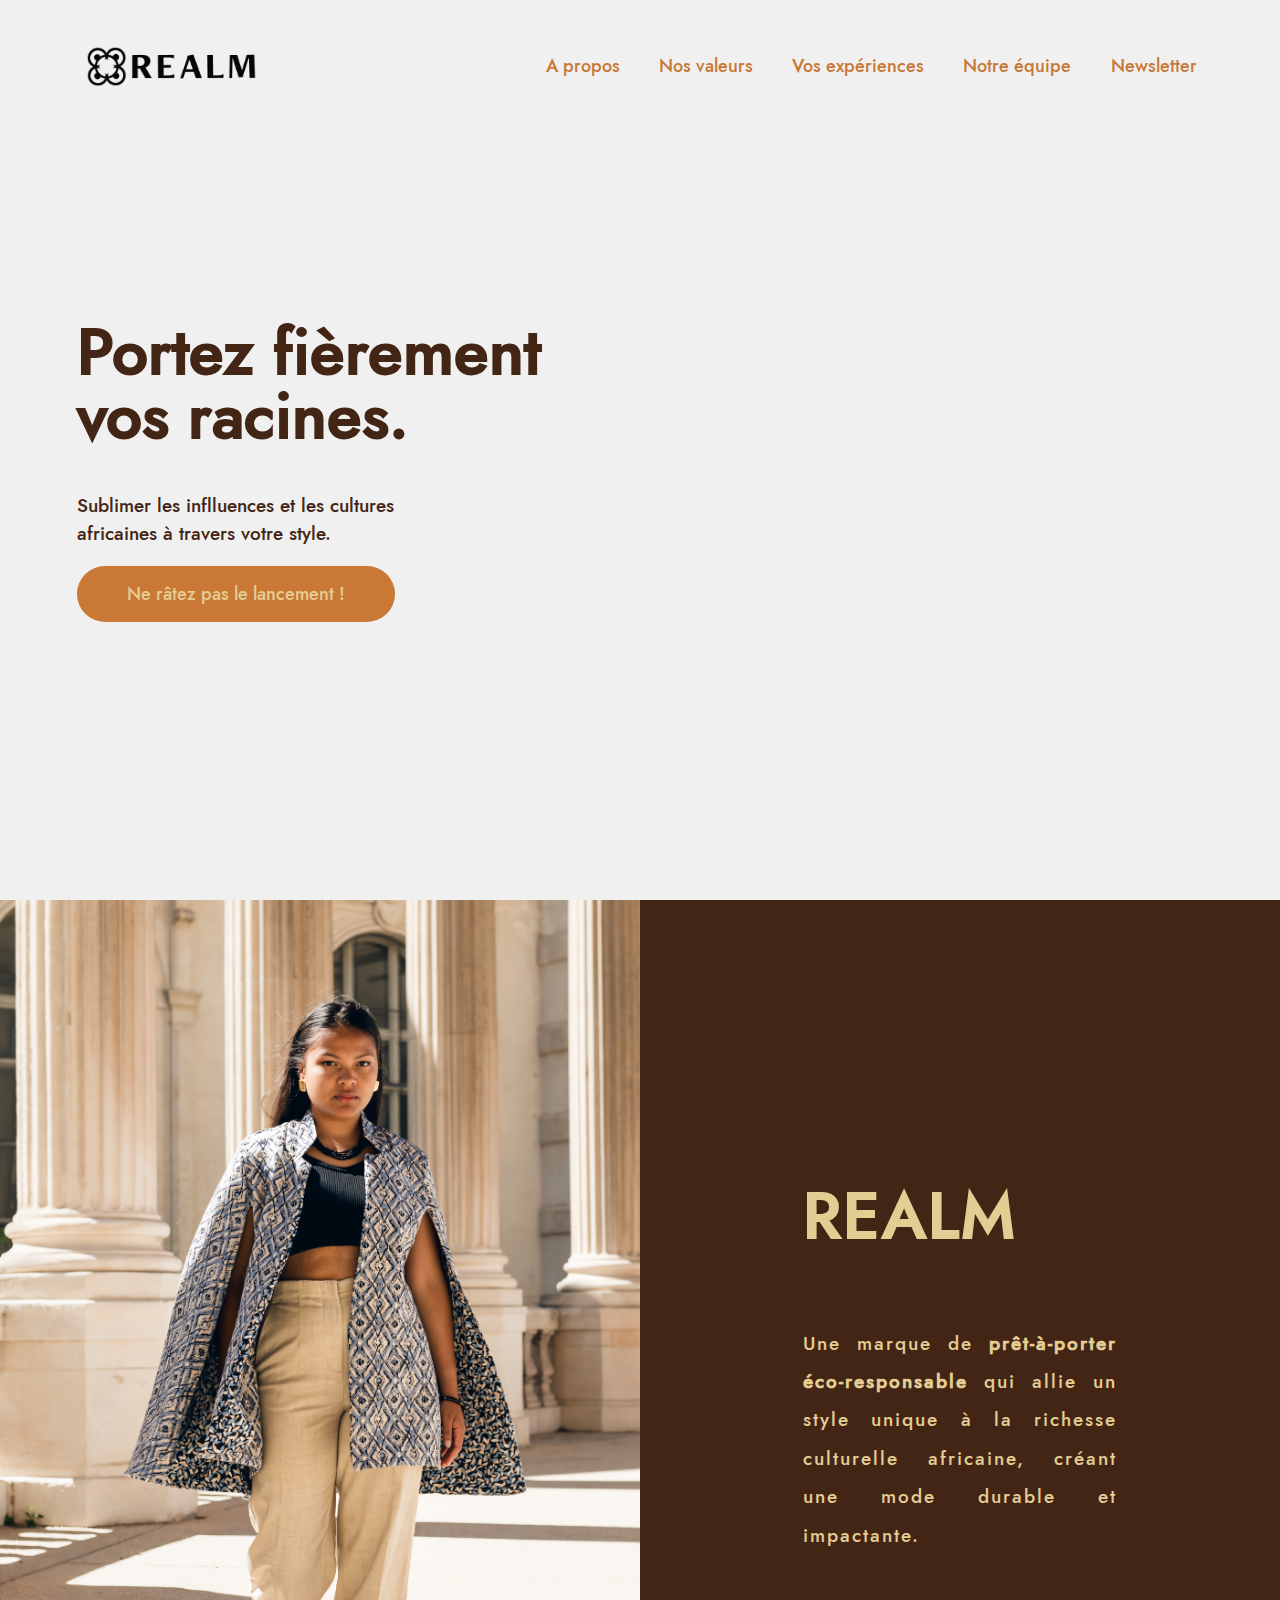
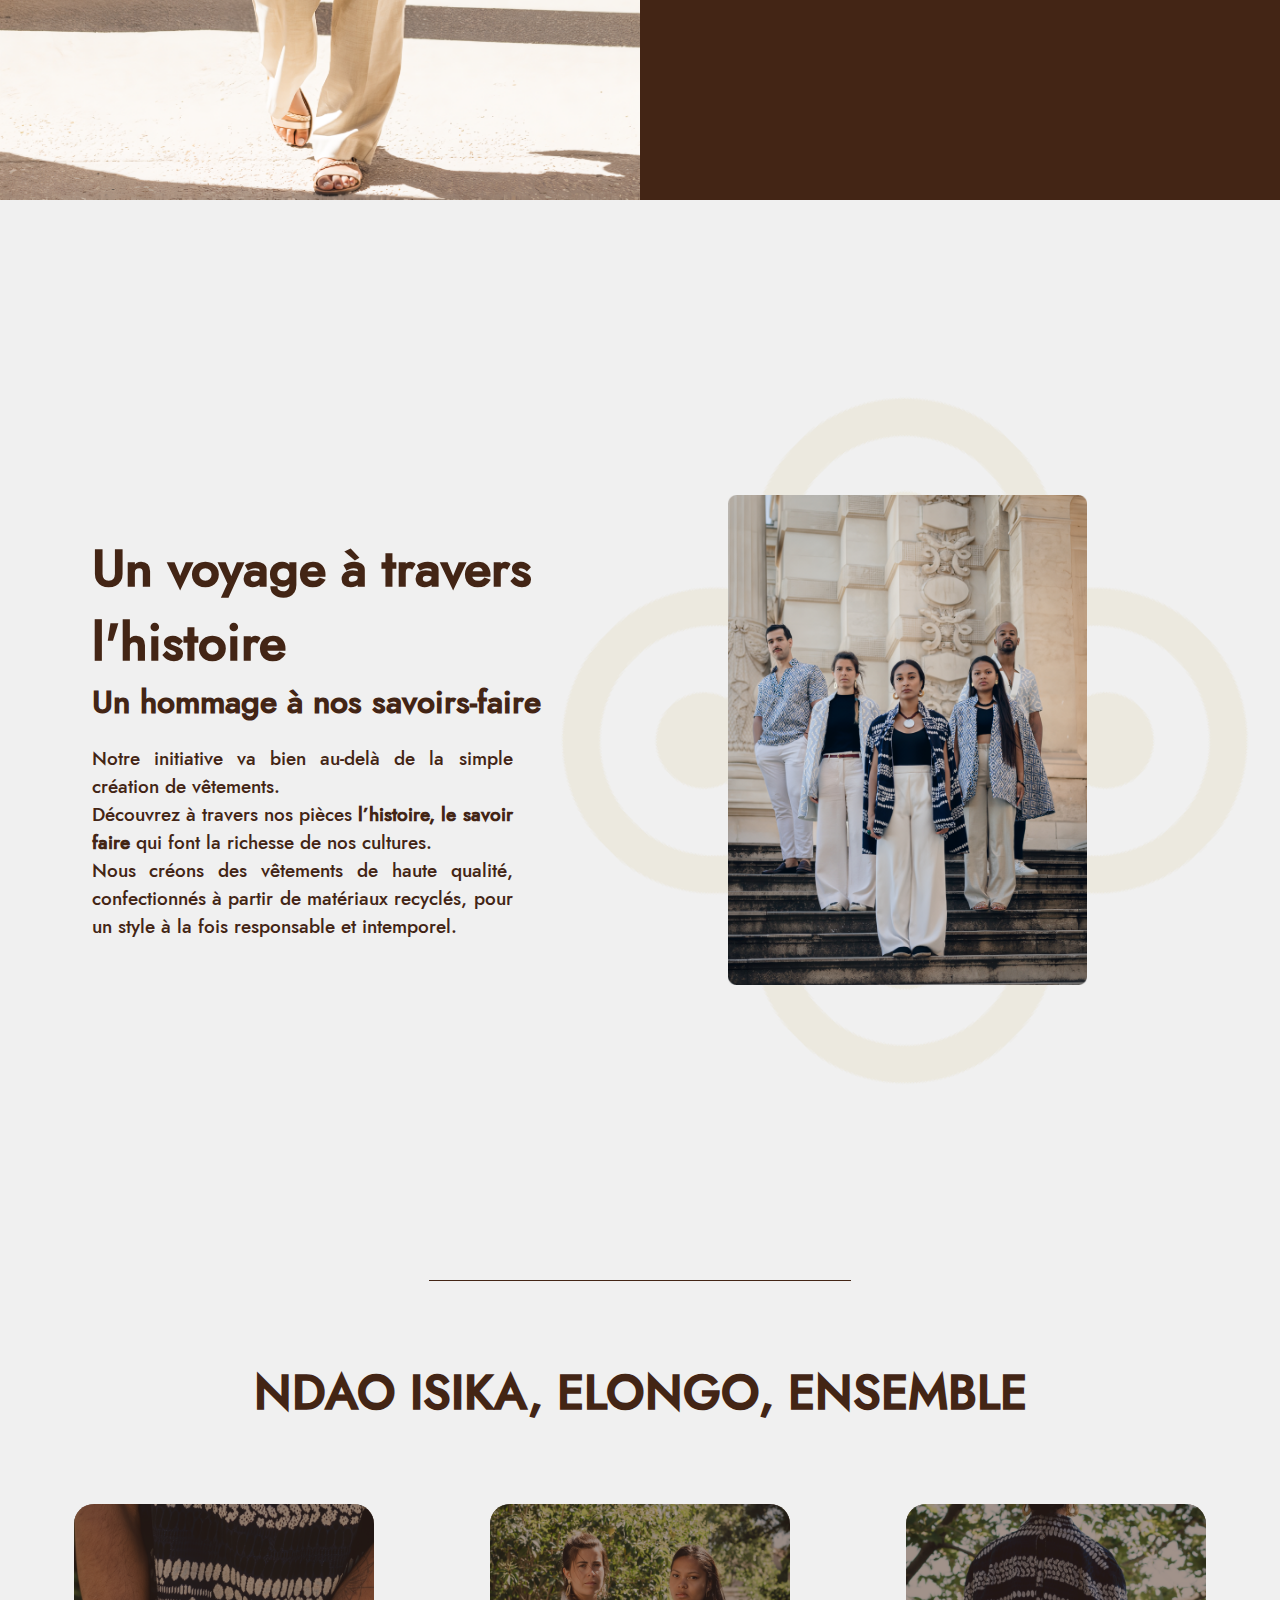
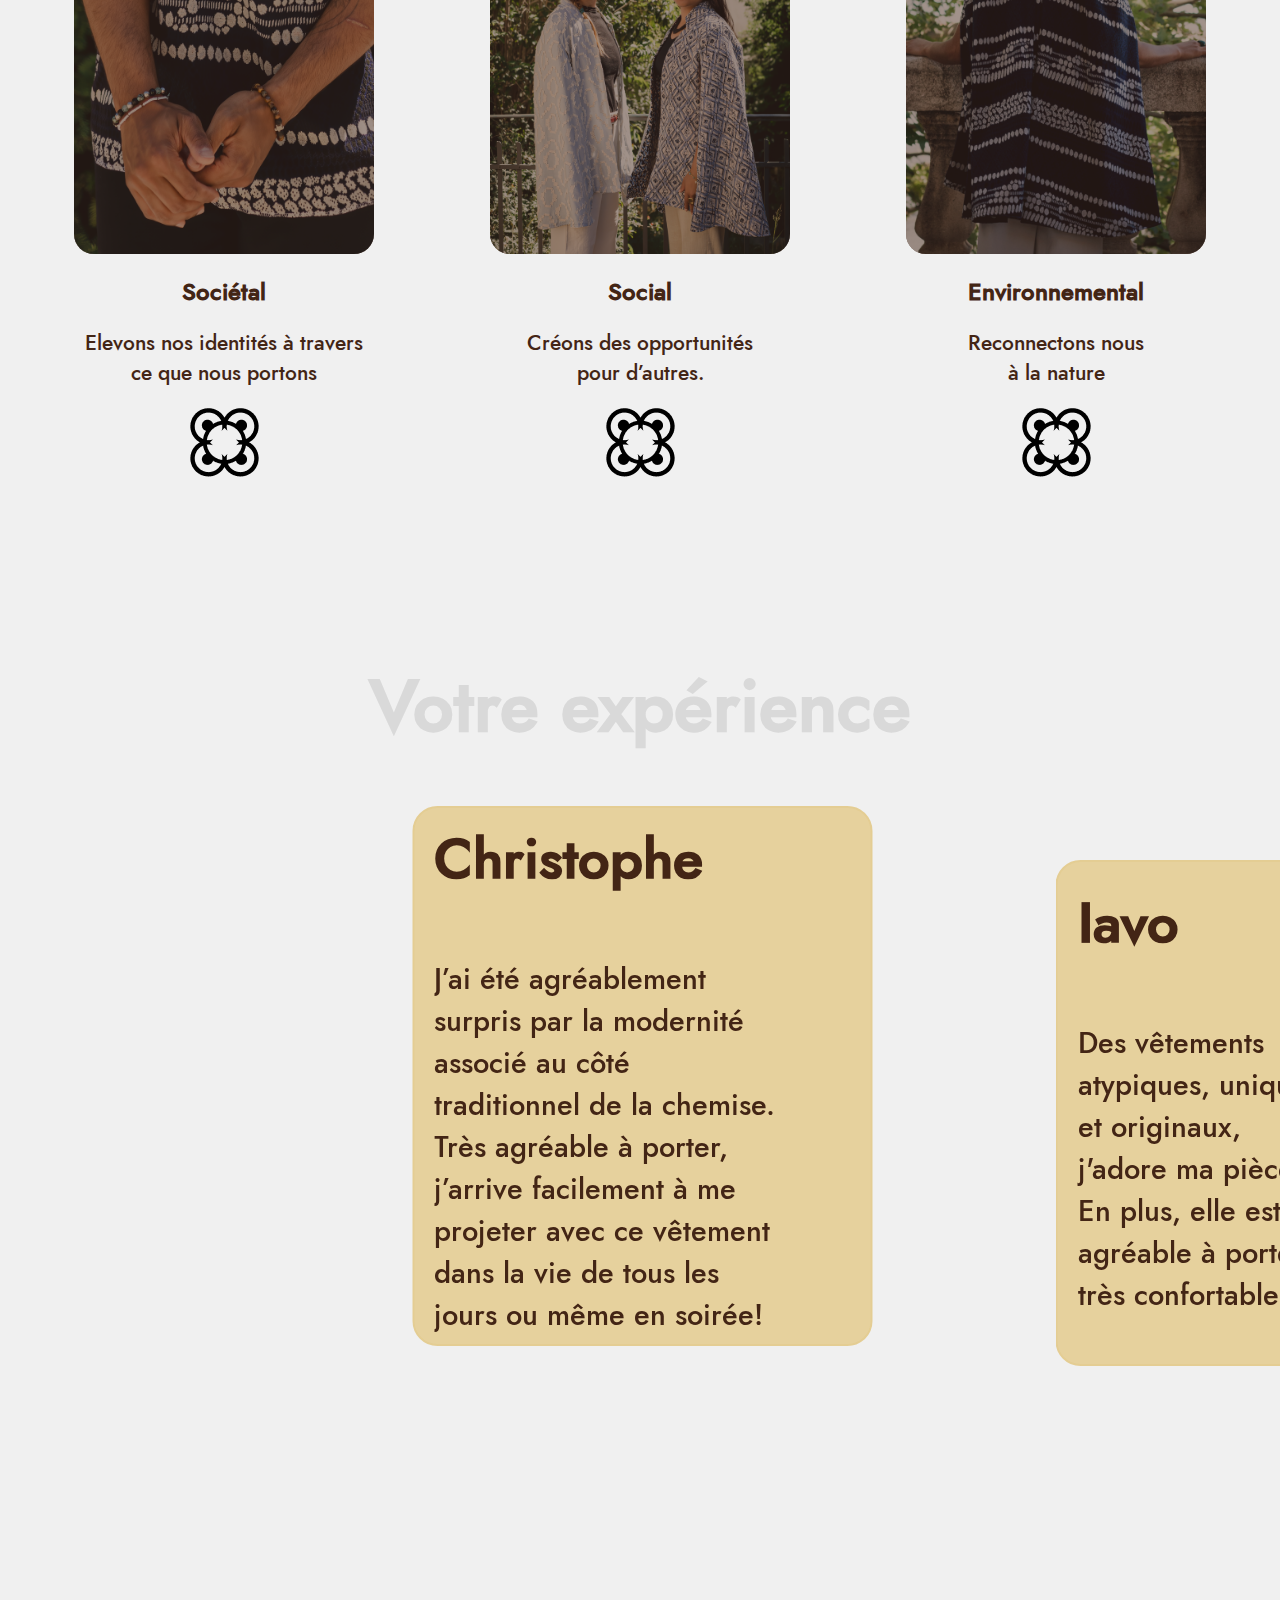
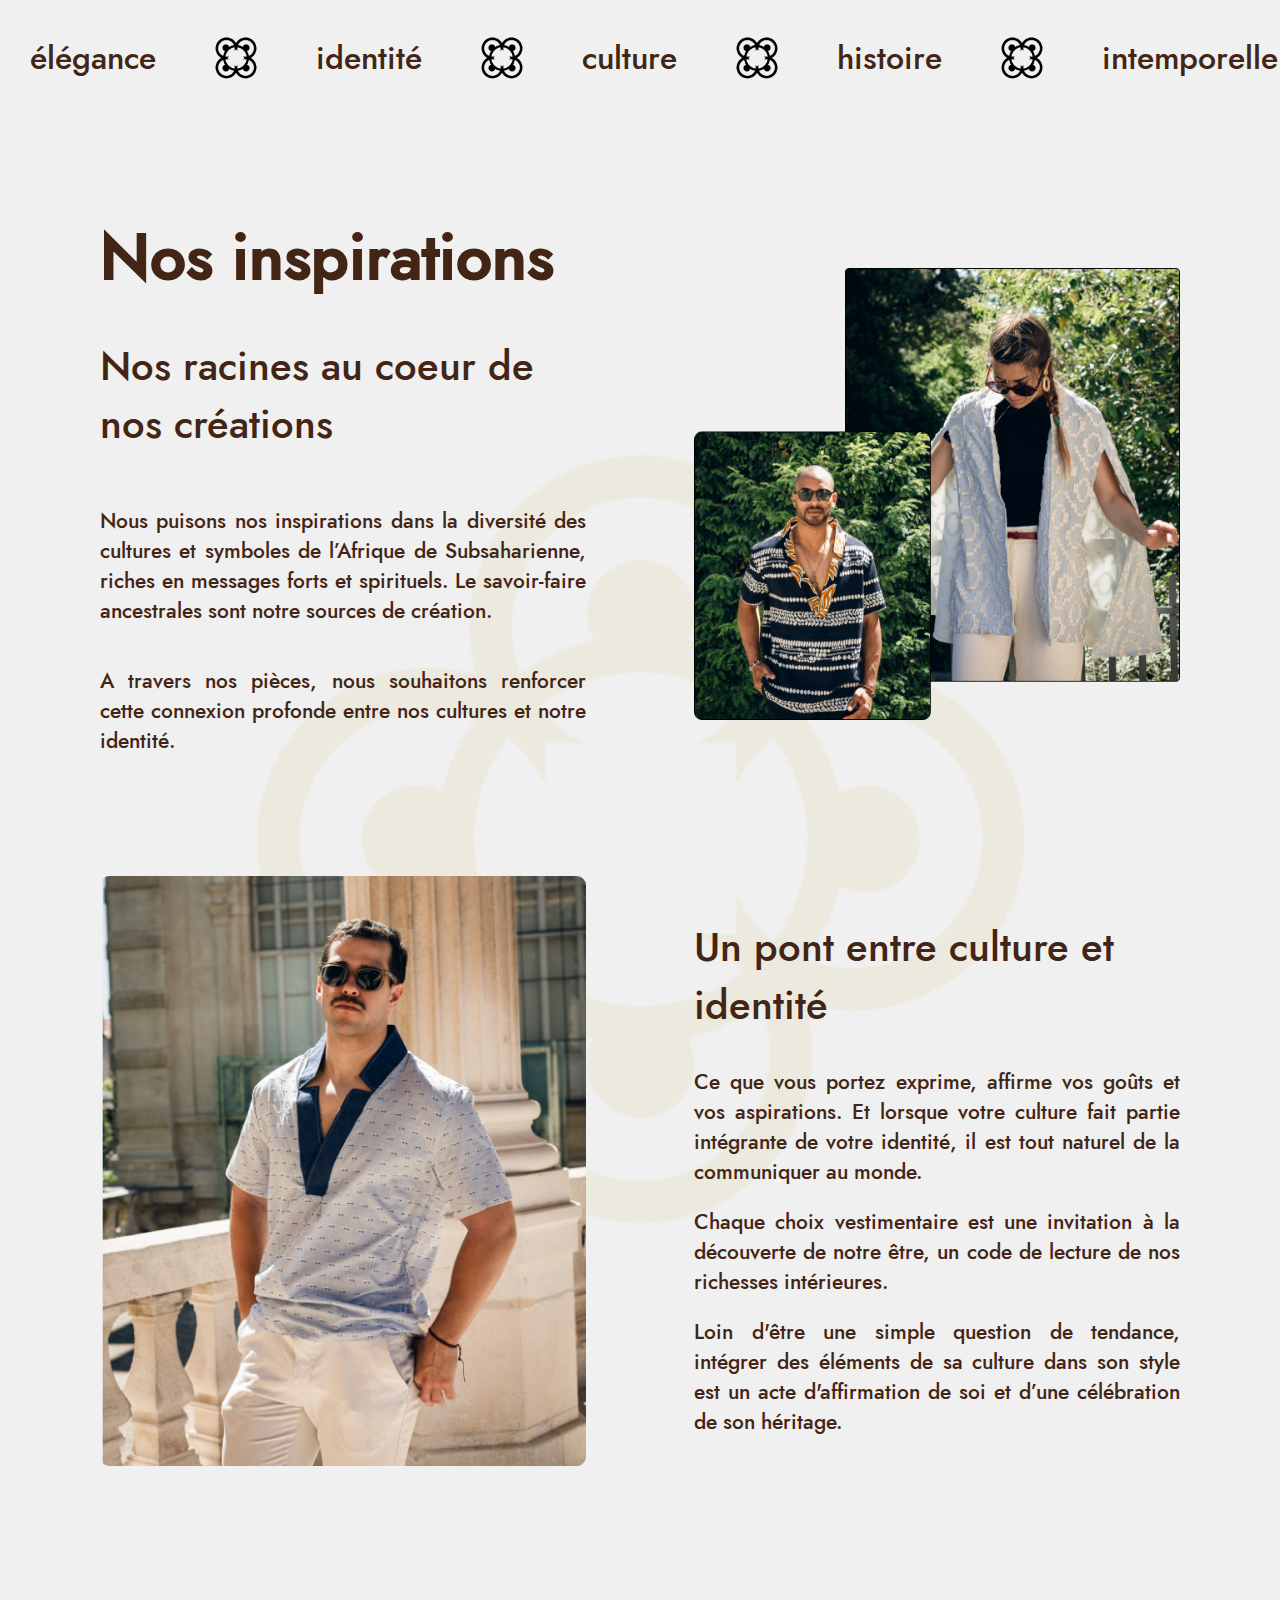
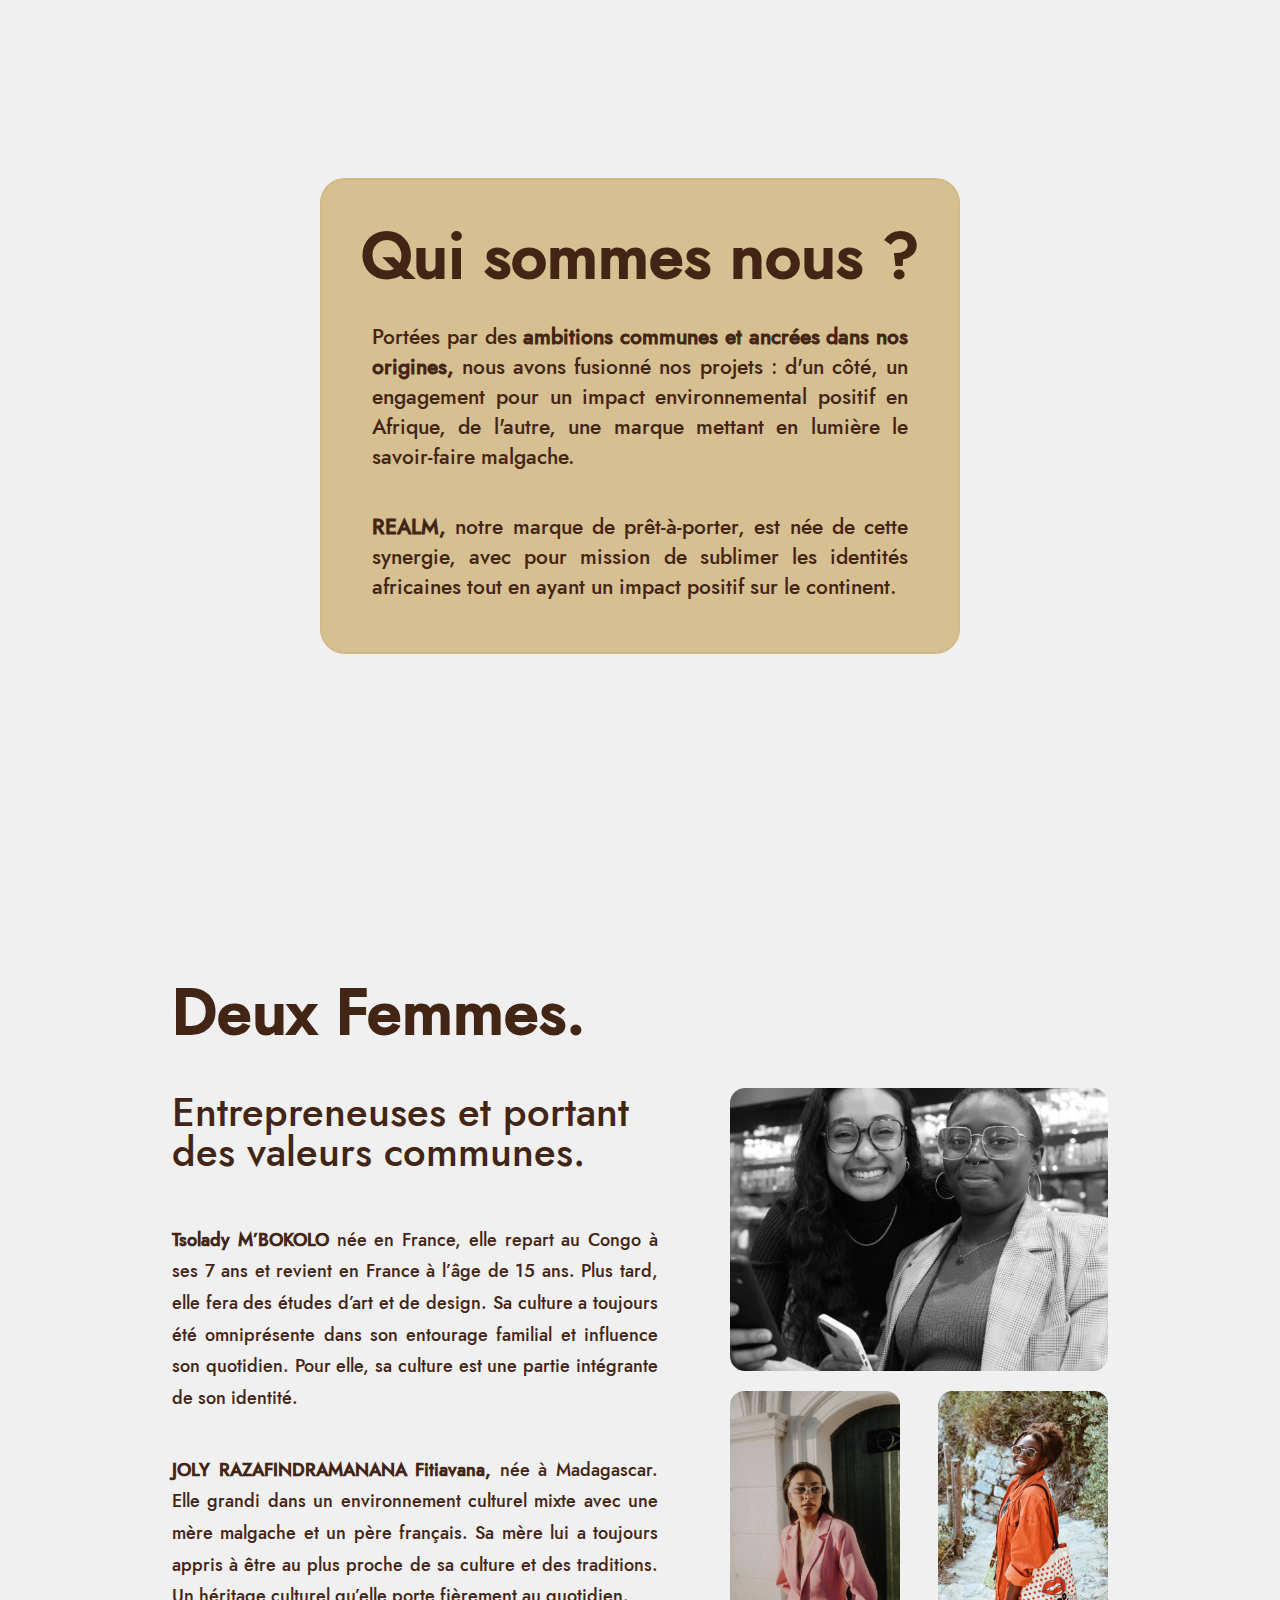
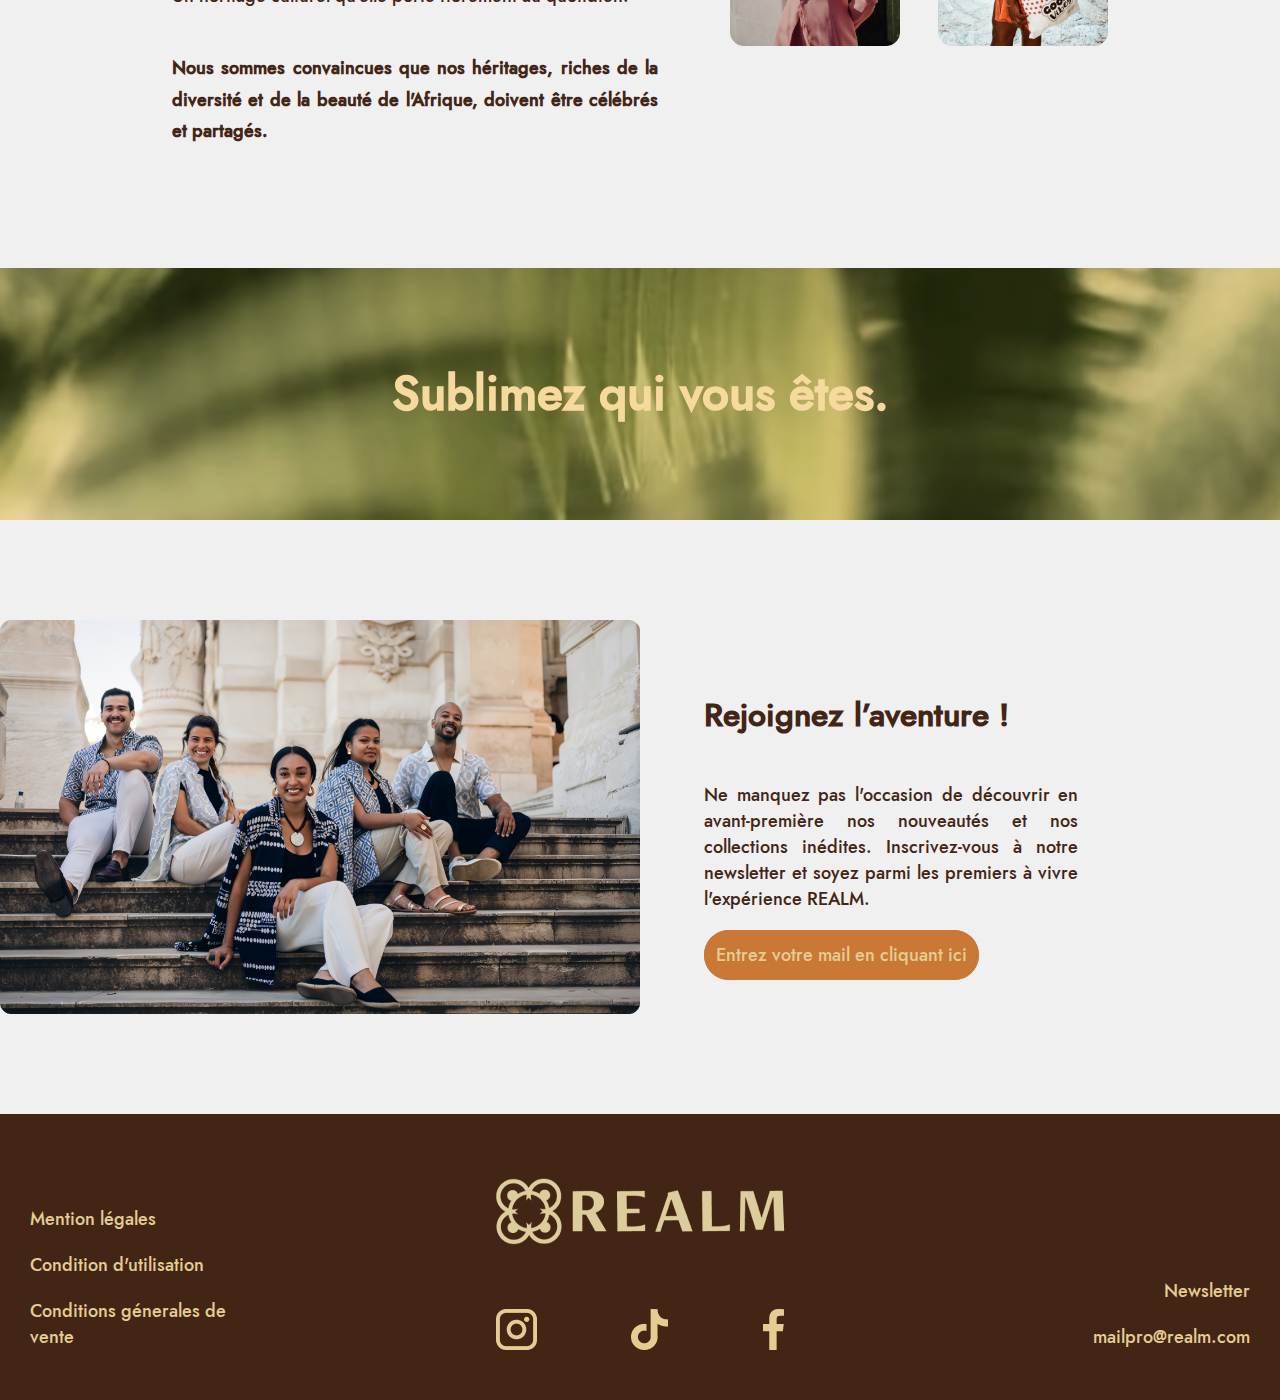
==== index.html @ b280756b "alt" ====
<html lang="fr">

<head>
    <meta charset="UTF-8">
    <title>Realm</title>
    <meta name="viewport" content="width=device-width , initial-scale=1.0">
    <link rel="stylesheet" href="css/style.css">
    <link rel="stylesheet" href="https://unpkg.com/swiper/swiper-bundle.min.css" />
    <script src="https://unpkg.com/swiper/swiper-bundle.min.js"></script>

</head>

<body>
    <header>
        <div class="header">
            <div class="logo_header">
                <img id="img_intro" src="assets/img/new/REALM LOGO SEUL rectanglenoir@4x 1.png" alt="Photo d'un homme avec une chemise de la marque REALM">
            </div>
            <div class="menu">
                <a href="javascript:void(0);" onclick="scrollToSection('about-section');">A propos</a>
                <a href="javascript:void(0);" onclick="scrollToSection('valeurs-section');">Nos valeurs</a>
                <a href="javascript:void(0);" onclick="scrollToSection('experience-section');">Vos expériences</a>
                <a href="javascript:void(0);" onclick="scrollToSection('equipe-section');">Notre équipe</a>
                <a href="javascript:void(0);" onclick="scrollToSection('join-section');">Newsletter</a>
            </div>
        </div>
    </header>
    <div class="liens">
        <div class="top_ctn">
            <h1 class="titre2">Portez fièrement vos racines.</h1>
            <p>Sublimer les inflluences et les cultures <br> africaines à travers votre style.</p>
            <div class="button_header">
                <button id="intro_btn" onclick="scrollToSection('join-section');">Ne râtez pas le lancement !</button>
            </div>
        </div>
    </div>
    <div class="realm">
        <div class="photo1"></div>
        <div class="text-realm-ctn">
            <div class="text_realm">
                <h1 class="titre1">REALM</h1>
                <p class="realm_text">Une marque de <b>prêt-à-porter éco-responsable</b> qui allie un style unique à la
                    richesse culturelle
                    africaine, créant une mode durable et impactante.</p>
            </div>
        </div>
    </div>
    <div class="explain" id="about-section">
        <div class="explain-text">
            <div class="text_explain_ctn">
                <h1 class="explain_titre_h1">Un voyage à travers l'histoire</h1>
                <h2 class="explain_titre_h2">Un hommage à nos savoirs-faire</h2>
                <p class="explain_text">Notre initiative va bien au-delà de la simple création de vêtements. <br>
                    Découvrez à travers nos pièces <b>l’histoire, le savoir faire </b>qui font la richesse de nos
                    cultures.<br>
                    Nous créons des vêtements de haute qualité, confectionnés à partir de matériaux recyclés, pour un
                    style à la fois responsable et intemporel.
                </p>
            </div>
        </div>
        <div class="photo2">
            <img id="photo2" src="assets/img/new/group-explain1.png" alt="5 manequins portant des habits de REALM">
        </div>
    </div>
    <div class="border">
        <div class="inner_border"></div>
    </div>
    <div class="valeur" id="valeurs-section">
        <h2 class="valeur-title">NDAO ISIKA, ELONGO, ENSEMBLE</h2>
        <div class="all-content">
            <div class="first">
                <div class="bg_color">
                    <img class="valeur-img" src="assets/img/new/main1.png" alt="Bras d'un homme portant des bracelets">
                </div>
                <h2>Sociétal</h2>
                <p class="valeur_txt">Elevons nos identités à travers <br>ce que nous portons</p>
                <img src="assets/img/Vector.png" alt="">
            </div>
            <div class="second">
                <div class="bg_color">
                    <img class="valeur-img" src="assets/img/new/groupe2.png" alt="Deux femmes avec des vestes REALM">
                </div>
                <h2>Social</h2>
                <p class="valeur_txt">Créons des opportunités <br> pour d’autres. </p>
                <img src="assets/img/Vector.png" alt="">
            </div>
            <div class="third">
                <div class="bg_color">
                    <img class="valeur-img" src="assets/img/new/display3.png" alt="Femme vu de dos avec une veste REALM">
                </div>
                <h2>Environnemental</h2>
                <p class="valeur_txt">Reconnectons nous <br> à la nature</p>
                <img src="assets/img/Vector.png" alt="">
            </div>
        </div>
    </div>
    <div class="experience" id="experience-section">
        <div class="title_ctn">
            <h1 class="experience-title">Votre expérience</h1>
        </div>
        <div class="experience_wrapper swiper-container">
            <div class="swiper-wrapper">
                <div class="swiper-slide exp1 active">
                    <div class="ctn_plz_work">
                    <h2 class="exp_title2">Christophe</h2>
                    <div class="ctn_txt_exp">

                    <p class="exp_text">J’ai été agréablement surpris par la modernité associé au côté traditionnel de la chemise. Très agréable à porter, j’arrive facilement à me projeter avec ce vêtement dans la vie de tous les jours ou même en soirée!</p>
                </div>
                </div>
            </div>

                <div class="swiper-slide exp2">
                    <div class="ctn_plz_work2">
                    <h2 class="exp_title2">Iavo</h2>
                    <div class="ctn_txt_exp">
                    <p class="exp_text">Des vêtements atypiques, uniques et originaux, j'adore ma pièce ! En plus, elle est agréable à porter et très confortable.</p>
                </div>
            </div>
                </div>
            </div>
        </div>
    </div>
    
    <div class="text-deroulant">
        <div class="scroll-wrapper">
            <div class="size">
                <div class="align">
                    <p class="custom-class">élégance</p>
                    <div class="defilement-img-ctn">
                        <img class="defilement-img" src="assets/img/new/logo-petit.png" alt="">
                    </div>
                </div>
                <div class="align">
                    <p class="custom-class">identité </p>
                    <div class="defilement-img-ctn">

                        <img class="defilement-img" src="assets/img/new/logo-petit.png" alt="">
                    </div>
                </div>
                <div class="align">
                    <p class="custom-class">culture </p>
                    <div class="defilement-img-ctn">
                        <img class="defilement-img" src="assets/img/new/logo-petit.png" alt="">
                    </div>
                </div>
                <div class="align">
                    <p class="custom-class">histoire </p>
                    <div class="defilement-img-ctn">
                        <img class="defilement-img" src="assets/img/new/logo-petit.png" alt="">
                    </div>
                </div>
                <div class="align">
                    <p class="custom-class">intemporelle </p>
                    <div class="defilement-img-ctn">

                        <img class="defilement-img" src="assets/img/new/logo-petit.png" alt="">
                    </div>
                </div>
                <div class="align">
                    <p class="custom-class">identité </p>
                    <div class="defilement-img-ctn">

                        <img class="defilement-img" src="assets/img/new/logo-petit.png" alt="">
                    </div>
                </div>
                <div class="align">
                    <p class="custom-class">élégance </p>
                    <div class="defilement-img-ctn">
                        <img class="defilement-img" src="assets/img/new/logo-petit.png" alt="">
                    </div>
                </div>
                <div class="align">
                    <p class="custom-class">identité </p>
                    <div class="defilement-img-ctn">

                        <img class="defilement-img" src="assets/img/new/logo-petit.png" alt="">
                    </div>
                </div>
                <div class="align">
                    <p class="custom-class">culture </p>
                    <div class="defilement-img-ctn">

                        <img class="defilement-img" src="assets/img/new/logo-petit.png" alt="">
                    </div>
                </div>
                <div class="align">
                    <p class="custom-class">histoire </p>
                    <div class="defilement-img-ctn">

                        <img class="defilement-img" src="assets/img/new/logo-petit.png" alt="">
                    </div>
                </div>
                <div class="align">
                    <p class="custom-class">intemporelle </p>
                    <div class="defilement-img-ctn">

                        <img class="defilement-img" src="assets/img/new/logo-petit.png" alt="">
                    </div>
                </div>
                <div class="align">
                    <p class="custom-class">identité </p>
                    <div class="defilement-img-ctn">

                        <img class="defilement-img" src="assets/img/new/logo-petit.png" alt="">
                    </div>
                </div>

            </div>
        </div>
    </div>

    <div class="inspi">
        <div class="box1">
            <div class="box1-text-ctn">
                <h1 class="titre1_inspi">Nos inspirations</h1>
                <h2 class="titre2_inspi">Nos racines au coeur de nos créations</h2>
                <p class="text_inspi">
                    Nous puisons nos inspirations dans la diversité des cultures et symboles de l’Afrique de
                    Subsaharienne, riches en messages forts et spirituels. Le savoir-faire ancestrales sont notre
                    sources de création.
                </p>
                <p class="text_inspi">
                    A travers nos pièces, nous souhaitons renforcer cette connexion profonde entre nos cultures et notre
                    identité.
                </p>

            </div>
            <div class="box1-img">
                <img class="global_img" src="assets/img/new/Component 6.png" alt="Homme vu de face avec chemisier REALM bleu foncé ">
            </div>
        </div>
        <div class="box2">
            <div class="box2-img">
                <img class="global_img" src="assets/img/new/homme3.png" alt="Homme vu de face avec chemisier REALM bleu ciel">
            </div>
            <div class="box2-text">
                <h2 class="titre2_inspi">Un pont entre culture et identité</h2>
                <p class="text_inspi">
                    Ce que vous portez exprime, affirme vos goûts et vos aspirations. Et lorsque votre culture fait
                    partie intégrante de votre identité, il est tout naturel de la communiquer au monde.
                </p>
                <p class="text_inspi">

                    Chaque choix vestimentaire est une invitation à la découverte de notre être, un code de lecture
                    de nos richesses intérieures.
                </p>
                <p class="text_inspi">

                    Loin d'être une simple question de tendance, intégrer des éléments de sa culture dans son style
                    est un acte d'affirmation de soi et d’une célébration de son héritage.

                </p>
            </div>
        </div>

    </div>
    <div class="qui">
        <div class="box-qui">
            <h1 class="titre1_qui">Qui sommes nous ?</h1>
            <p class="text_qui">Portées par des <b> ambitions communes et ancrées dans nos origines, </b>nous avons
                fusionné nos
                projets : d'un
                côté,
                un engagement pour un impact environnemental positif en Afrique, de l'autre, une marque mettant en
                lumière
                le savoir-faire malgache.
            </p>
            <p class="text_qui"><b> REALM,</b> notre marque de prêt-à-porter, est née de cette synergie, avec pour
                mission de
                sublimer les
                identités
                africaines tout en ayant un impact positif sur le continent.</p>
        </div>
    </div>
    <div class="fiti" id="equipe-section">
        <div class="fiti-text">
            <h1 class="titre1_inspi">Deux Femmes.</h1>
            <h2 class="titre2_fiti">Entrepreneuses et portant des valeurs communes.</h2>
            <p class="text_fiti"><b>Tsolady M’BOKOLO</b> née en France, elle repart au Congo à ses 7 ans et revient en
                France à
                l’âge de 15 ans.
                Plus tard, elle fera des études d’art et de design. Sa culture a toujours été omniprésente dans son
                entourage familial et influence son quotidien. Pour elle, sa culture est une partie intégrante de son
                identité.</p>
            <p class="text_fiti"><b>JOLY RAZAFINDRAMANANA Fitiavana,</b> née à Madagascar. Elle grandi dans un
                environnement
                culturel mixte avec
                une mère malgache et un père français. Sa mère lui a toujours appris à être au plus proche de sa culture
                et des traditions. Un héritage culturel qu’elle porte fièrement au quotidien.</p>
            <p class="text_fiti"><b>Nous sommes convaincues que nos héritages, riches de la diversité et de la beauté de
                    l'Afrique,
                    doivent être célébrés et partagés.</b></p>
        </div>
        <div class="fiti-img">
            <img id="pair1" src="assets/img/pair.png" alt="Deux femmes créatrice de REALM">
            <div class="photos_qui">
                <img id="fiti2" src="assets/img/fiti2.png" alt="Photo de Fitiavana">
                <img id="mbokolo1" src="assets/img/m'bokolo1.png" alt="Photo de Tsolady">
            </div>
        </div>
    </div>
    <div class="sublim">
        <h1 class="titre1_sublim">Sublimez qui vous êtes.</h1>
    </div>
    <div class="join" id="join-section">
        <div class="join-img">
            <div class="img_join">
                <img id="join_img1" src="assets/img/new/full-promo2.png" alt="Photo des mannequins et Fitiavana portant des habits REALM">
            </div>
        </div>
        <div class="join-text-ctn">
            <h2 class="titre1_join">Rejoignez l’aventure !</h2>
            <p class="join-text">Ne manquez pas l'occasion de découvrir en avant-première nos nouveautés et nos
                collections inédites.
                Inscrivez-vous à notre newsletter et soyez parmi les premiers à vivre l'expérience REALM.</p>
            <div class="button_join">
                    <a class="ggls_form" href="https://docs.google.com/forms/d/e/1FAIpQLSddoig46wx9jgJuXLIKQw4Ldrj90dTJXTYhbK62mKBnP5uYbQ/viewform?embedded=true">Entrez votre mail en cliquant ici</a>
            </div>
        </div>
    </div>
    <footer>
        <div class="left-footer">
            <a href="">Mention légales</a>
            <a href="">Condition d'utilisation</a>
            <a href="">Conditions génerales de vente</a>
        </div>
        <div class="center">
            <div class="logo">
                <img src="assets/img/realmLogo.png" alt="">
            </div>
            <div class="social-media">
                <a href="#">
                    <img src="assets/img/instagram.png" alt="Instagram" class="social-icon">
                </a>
                <a href="#">
                    <img src="assets/img/tiktok.png" alt="TikTok" class="social-icon">
                </a>
                <a href="#">
                    <img src="assets/img/facebook.png" alt="Facebook" class="social-icon">
                </a>
            </div>

        </div>
        <div class="right-footer">
            <a href="">Newsletter</a>
            <a href="">mailpro@realm.com</a>
        </div>
    </footer>
    <script src="js/main.js"></script>
</body>

</html>
---- css/style.css ----
@font-face {
  font-family: 'JostMedium';
  src: url(../assets/font/jost.medium.ttf);
}

@font-face {
  font-family: 'JostBold';
  src: url(../assets/font/jost.bold.ttf);
}

body {
  background-color: #f0f0f0;
  font-family: 'JostMedium';
  margin: 0;
  padding: 0;
}

.header {
  position: absolute;
  background-color: transparent;
  color: rgba(67, 37, 21, 1);
  padding: 10px 20px;
  display: flex;
  justify-content: space-between;
  align-items: center;
  width: 95%;
}


.menu {
  display: flex;
  justify-content: space-evenly;
  align-items: center;
  width: 60%;
}

a {
  text-decoration: none;
  color: #C97836;
  font-size: 1.1em;
}

.menu > a:hover {
  color: #432515;
}


button:hover {
  background-color: rgba(228, 205, 147, 1);
  color: rgba(201, 120, 54, 1);
}

.logo_header {
  text-align: center;
}

#img_intro {
  width: 80%;
}

.liens {
  background-image: url(../assets/img/new/homme-entête2.png);
  background-repeat: no-repeat;
  background-size: cover;
  width: 100%;
  height: 100vh;
  display: flex;
  flex-direction: column;
  justify-content: center;
}

.titre1 {
  font-size: 5vw;
  color: #E4CD93;
  width: 70%;
}

.titre2 {
  font-size: 5vw;
  color: #432515;
  width: 50%;
  line-height: 1;

}



.liens p {
  font-size: 1.5vw;
  color: rgba(67, 37, 21, 1);
  width: 50%;
}

.realm{
  display: flex;
  justify-content: space-evenly;
  width: 100%;
  background-color: #432515;
  height: 100vh;
}

.photo1{
  display: flex;
  width: 50%;
  background-image: url(../assets/img/new/femme-realm1.png);
  background-repeat: no-repeat;
  background-size: cover;
}


.text-realm-ctn{
  display: flex;
 flex-flow: column;
 justify-content: center;
 align-items: center;
 font-family: 'JostMedium';
 width: 50%;
}



.text-realm h1{
  margin-bottom: -7px;
  color: #E4CD93;
}

.realm_text {
  color: #E4CD93;
  font-size: 1.5vw;
  width: 70%;
  line-height: 2;
}



.text_realm {
  width: 70%;
    display: flex;
    flex-direction: column;
    justify-content: center;
    align-items: center;
    letter-spacing: 2px;
    text-align: justify;
}

.explain{
  display: flex;
    width: 100%;
    height: 120vh;
    background-image: url(../assets/img/realmbgimg.png);
    background-repeat: no-repeat;
    background-size: cover;
    background-position: right;
    align-items: center;
}

.explain-text{
  display: flex;
  flex-flow: column;
  justify-content: center;
  align-items: center;
  font-family: 'JostMedium';
  width: 53%;
}

.photo2{
 position: relative;
  left: 50px;
  width: 40%;
}

#photo2 {
  width: 70%;
}

.explain-text p {
  font-size: 1.5vw;
  color: rgba(67, 37, 21, 1);
  width: 85%;
  text-align: justify;
}

.valeur {
  color: #432515;
}

.valeur-title{
  display: flex;
  justify-content: center;
  align-items: center;
  margin: 6% 0;
  font-size: 3em;
}

.all-content{
  display: flex;
  justify-content: space-evenly;
  align-items: baseline;
 
}


.valeur-img{
  width: 300px;
  height:350px ;
  background-color: #432515;
opacity: 0.5;
border-radius: 20px;

}

.bg_color {
  background-color: #432515;
  border-radius: 20px;
  

}

.first{
  display: flex;
  flex-flow: column;
  justify-content: center;
  align-items: center;
  width: 30%;

}

.second{
  display: flex;
  flex-flow: column;
  justify-content: center;
  align-items: center;
  width: 30%;
}

.third{
  display: flex;
  flex-flow: column;
  justify-content: center;
  align-items: center;
  width: 30%;
}

.experience{
  display: flex;
  align-items: center;
  flex-direction: column;
  width: 100%;
  background-image: url(../assets/img/new/full-promo.png);
  background-repeat: no-repeat;
  background-size: cover;
  background-position-x: center;
  height: 100vh;
  margin: 10% 0 0 0;
  padding: 0 0 100px 0;
  overflow: hidden;
}

.experience-title{
  display: flex;
  align-items: center;
  justify-content: center;
  color: #d9d9d9;
  font-size: 4.5em;
}



.box1{
  display: flex;
  justify-content:space-between;
  align-items: center;
  width: 100%;
  margin-bottom: 100px;

}

.box1-text-ctn{
  display: flex;
  flex-flow: column;
  justify-content: center;
  width: 45%;
}

.box1-img{
  width: 45%;
}

.box2{
  display: flex;
  justify-content:space-between;
  align-items: center;
  width: 100%;
}
.qui{
  background-image: url(../assets/img/new/duo1.png);
  background-repeat: no-repeat;
  background-size: cover;
  height: 100%;
  display: flex;
  justify-content: center;
  align-items: center;
}

.box-qui{
  display: flex;
  flex-flow: column;
  justify-content: center;
  align-items: center;
  border: solid 2px #D3B985;
  background-color: rgba(211, 185, 133, 0.9);
  width: 45%;
  border-radius: 25px;
  padding: 30px;
}

.top_ctn {
  margin: 0 6%;
}

.text_explain_ctn {
  display: flex;
  flex-flow: column;
  justify-content: center;
  font-family: 'JostMedium';
  width: 73%;
  color: #432515;
}

.explain_titre_h1 {
  color: #432515;
  font-size: 4vw;
  margin: 10px 0 0 0;
}

.explain_titre_h2 {
  color: #432515;
  font-size: 2.5vw;
  margin: 0;
}

.border {
  width: 100%;
  display: flex;
  justify-content: center;
  align-items: center;
}

.inner_border {
  width: 33%;
  height: 1px;
  background-color: #432515;
}

.valeur_txt {
  text-align: center;
  margin: 0 0 20px 0;
  font-size: 1.3em;
}

.experience_wrapper {
  display: flex;
  justify-content: center;

}

.inspi {
  margin: 100px;
  background-image: url(../assets/img/new/bg-realm2.png);
  background-repeat: no-repeat;
  background-position-x: center;
  background-position-y: center;

}

.global_img {
  width: 100%;
}



.box2-text {
  width: 45%;
}

.titre1_inspi {
  font-size: 4em;
  color: #432515;
  margin: 0;
}

.titre2_inspi {
  font-size: 2.5em;
  color: #432515;
  font-weight: 100;
}

.text_inspi {
  font-size: 1.3em;
  color: #432515;
  margin: 20px 0;
  text-align: justify;
}

.titre1_qui {
  font-size: 4em;
  color: #432515;
  margin: 0;
}

.text_qui {
  font-size: 1.3em;
  color: #432515;
  margin: 0;
  text-align: justify;
  padding: 20px;
}

.fiti {
  display: flex;
  justify-content: space-evenly;
  padding: 100px;
  align-items: center;
}

.fiti-text {
  width: 45%;
}

.fiti-img {
  width: 35%;
  text-align: center;
}

#pair1 {
  width: 100%;
  margin-bottom: 20px;
  filter: grayscale(100%);
}

#fiti2 {
  width: 45%;
}

#mbokolo1 {
  width: 45%;
}

.photos_qui {
  display: flex;
  justify-content: space-between;
  align-items: center;
  width: 100%;
}

.titre2_fiti {
  font-size: 2.5em;
  color: #432515;
  font-weight: 100;
  line-height: 1;
}

.text_fiti {
  font-size: 1.1em;
  color: #432515;
  margin: 0;
  text-align: justify;
  padding: 20px 0;
  line-height: 1.8;
}

.sublim {
  background-image: url(../assets/img/feuillage.png);
  background-repeat: no-repeat;
  background-size: cover;
  height: 28vh;
  filter: sepia(0.5) brightness(0.9) contrast(1.2);
  display: flex;
  align-items: center;
  justify-content: center;
}

.titre1_sublim {
  font-size: 3em;
  color: #E4CD93;
  margin: 0;
}

.join {
  display: flex;
  margin: 100px 0;
  justify-content: space-between;
}

.join-img {
  width: 50%;
}

.join-text-ctn {
  width: 45%;
  display: flex;
  flex-direction: column;
  justify-content: center;
}

#join_img1 {
  width: 100%;
  right: 100px;
}

.join-text {
  font-size: 1.1em;
  color: #432515;
  text-align: justify;
  width: 65%;
  margin-bottom: 30px;
}

.titre1_join {
  font-size: 2em;
  color: #432515;
}

#newsletter {
  background-color: rgba(201, 120, 54, 1);
  color: rgba(228, 205, 147, 1);
  border: none;
  padding: 15px 25px;
  cursor: pointer;
  border-radius: 30px;
  transition: 0.7s ease;
  white-space: nowrap;
  font-family: 'JostMedium';
  width: 70%;
}

#newsletter::placeholder {
  color: rgba(228, 205, 147, 1);
}

input[type="email"] {
  font-size: 1.3em; 
  padding: 10px;
  color: rgba(228, 205, 147, 1);;  
}



#intro_btn {
  background-color: rgba(201, 120, 54, 1);
  color: rgba(228, 205, 147, 1);
  border: none;
  padding: 15px 50px;
  cursor: pointer;
  border-radius: 80px;
  transition: 0.3s ease;
  white-space: nowrap;
  font-family: 'JostMedium';
  font-size: 2vh;
}

#intro_btn:hover {
  background-color: rgba(228, 205, 147, 1);
  color: rgba(201, 120, 54, 1);
}

footer {
  display: flex;
  justify-content: space-evenly;
  align-items: end;
  background-color: #432515;
  color: #E4CD93;
  padding: 0 30px 50PX 30px;
}

.left-footer {
  display: flex;
  flex-direction: column;
  align-items: start;
  width: 30%;
  gap: 20px;

}

.right-footer {
  display: flex;
  flex-direction: column;
  align-items: end;
  width: 30%;
  gap: 20px;
}

.social-media {
  display: flex;
  justify-content: space-around;
  width: 50%;
}

.center {
  display: flex;
  flex-direction: column;
  justify-content: center;
  align-items: center;
  width: 100%;
}

footer a {
  color: #E4CD93;
}

footer a:hover {
  color: #C97836;
}

.text-deroulant {
  display: flex;
  width: 100%;
  overflow: hidden; 
}

.scroll-wrapper {
  display: inline-block;
  white-space: nowrap;
  animation: defilement 120s linear infinite;
}



.scroll-wrapper p {
 display: inline-block;
  margin: 30px 30px;
  text-align: center;
} 

.scroll-wrapper > p {
  width: 14%;
}

.text-deroulant img {
  vertical-align: middle; 
}

@keyframes defilement {
  0%, 50% {
      transform: translateX(0);
  }
  25%, 75% {
      transform: translateX(-70%);
  }
}

.custom-class {
  color: #432515;
  font-size: 2em;
 
}

.size {
  width: 100%;
  display: flex;
}

.align {
  display: flex;
  justify-content: center;
  align-items: center;
}

.defilement-img {
  width: 100px;
}

.exp_text {
  width: 80%;
  font-size: 3.2vh;
    overflow: hidden;
    text-overflow: ellipsis;
}

.exp_title2 {
  font-size: 6.2vh;
  color: #432515;
  margin: 0;
}

.experience_wrapper {
  width: 100%;
  height: 100%;
  display: flex;
  justify-content: center;
  align-items: center;
}

.swiper-container {
  width: 90%;
  height: 60%;
}

.swiper-wrapper {
  display: flex;
  align-items: center;
  gap: 10%;
  height: 80%;
}

.swiper-slide {
  display: flex;
  flex-direction: column;
  justify-content: center;
  align-items: center;
  cursor: pointer;
  transition: transform 0.3s ease;
  width: 50%;
  box-sizing: border-box;
  height: 80%; 
}

.swiper-slide.active {
  height: 80%;
  display: flex;

}

.swiper-slide-active {
  transform: scale(1.05);
  z-index: 1;
}


.ctn_plz_work {
  display: flex;
  flex-flow: column;
  border: #E4CD93 2px solid;
  border-radius: 25px;
  background-color: rgba(228, 205, 147, 0.9);
  color: #432515;
  font-size: 1.5em;
  box-sizing: border-box;
  min-height: 100%;
  width: 80%;
  padding:10px 0 10px 20px;
}

.ctn_plz_work2 {
  display: flex;
  flex-flow: column;
  border: #E4CD93 2px solid;
  border-radius: 25px;
  background-color: rgba(228, 205, 147, 0.9);
  color: #432515;
  font-size: 1.5em;
  box-sizing: border-box;
  min-height: 100%;
  width: 80%;
  padding:20px;
}

.ggls_form {
  border: #C97836 2px solid;
  background-color: #C97836;
  color: #E4CD93;
  border-radius: 30px;
  padding: 10px;
  transition: 0.3s;
}

.ggls_form:hover {
  background-color: #E4CD93;
  border-color: #E4CD93;
  color: #C97836;
}

.ctn_txt_exp {
 margin-top: 30px;
}

.box2-img {
  width: 45%;
}

@media (max-width: 1200px) {
  .titre1_inspi {
    font-size: 3em;
  }

  .titre2_inspi {
    font-size: 2em;
  }

  .titre1_qui {
    font-size: 3em;
  }

  .text_qui {
    font-size: 1.1em;
  }

  .titre2_fiti {
    font-size: 2em;
  }

  .text_fiti {
    font-size: 1em;
  }

  .fiti-img {
    width: 45%;
  }

  .join-text {
    font-size: 1em;
  }

  .text_inspi {
    font-size: 1.1em;
  }
  
  .fiti {
    display: flex;
   justify-content: space-between;
  }
}
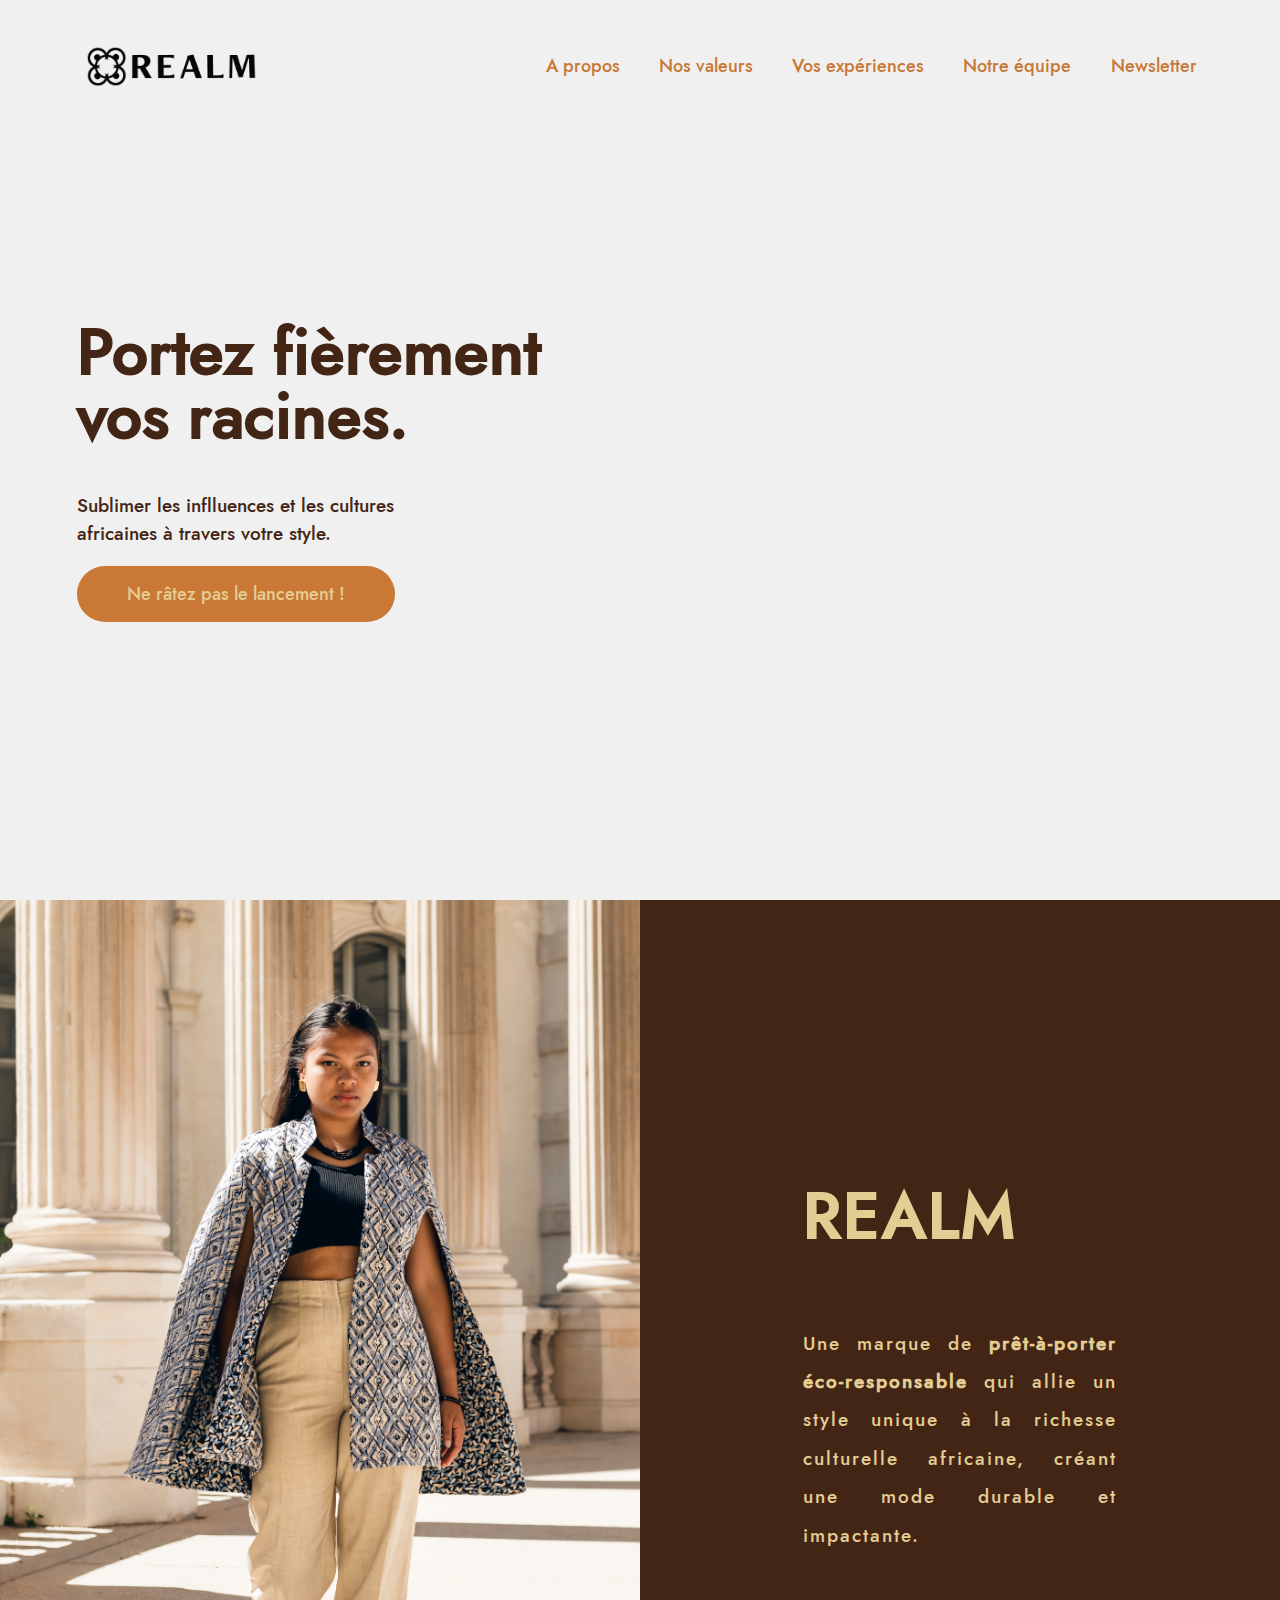
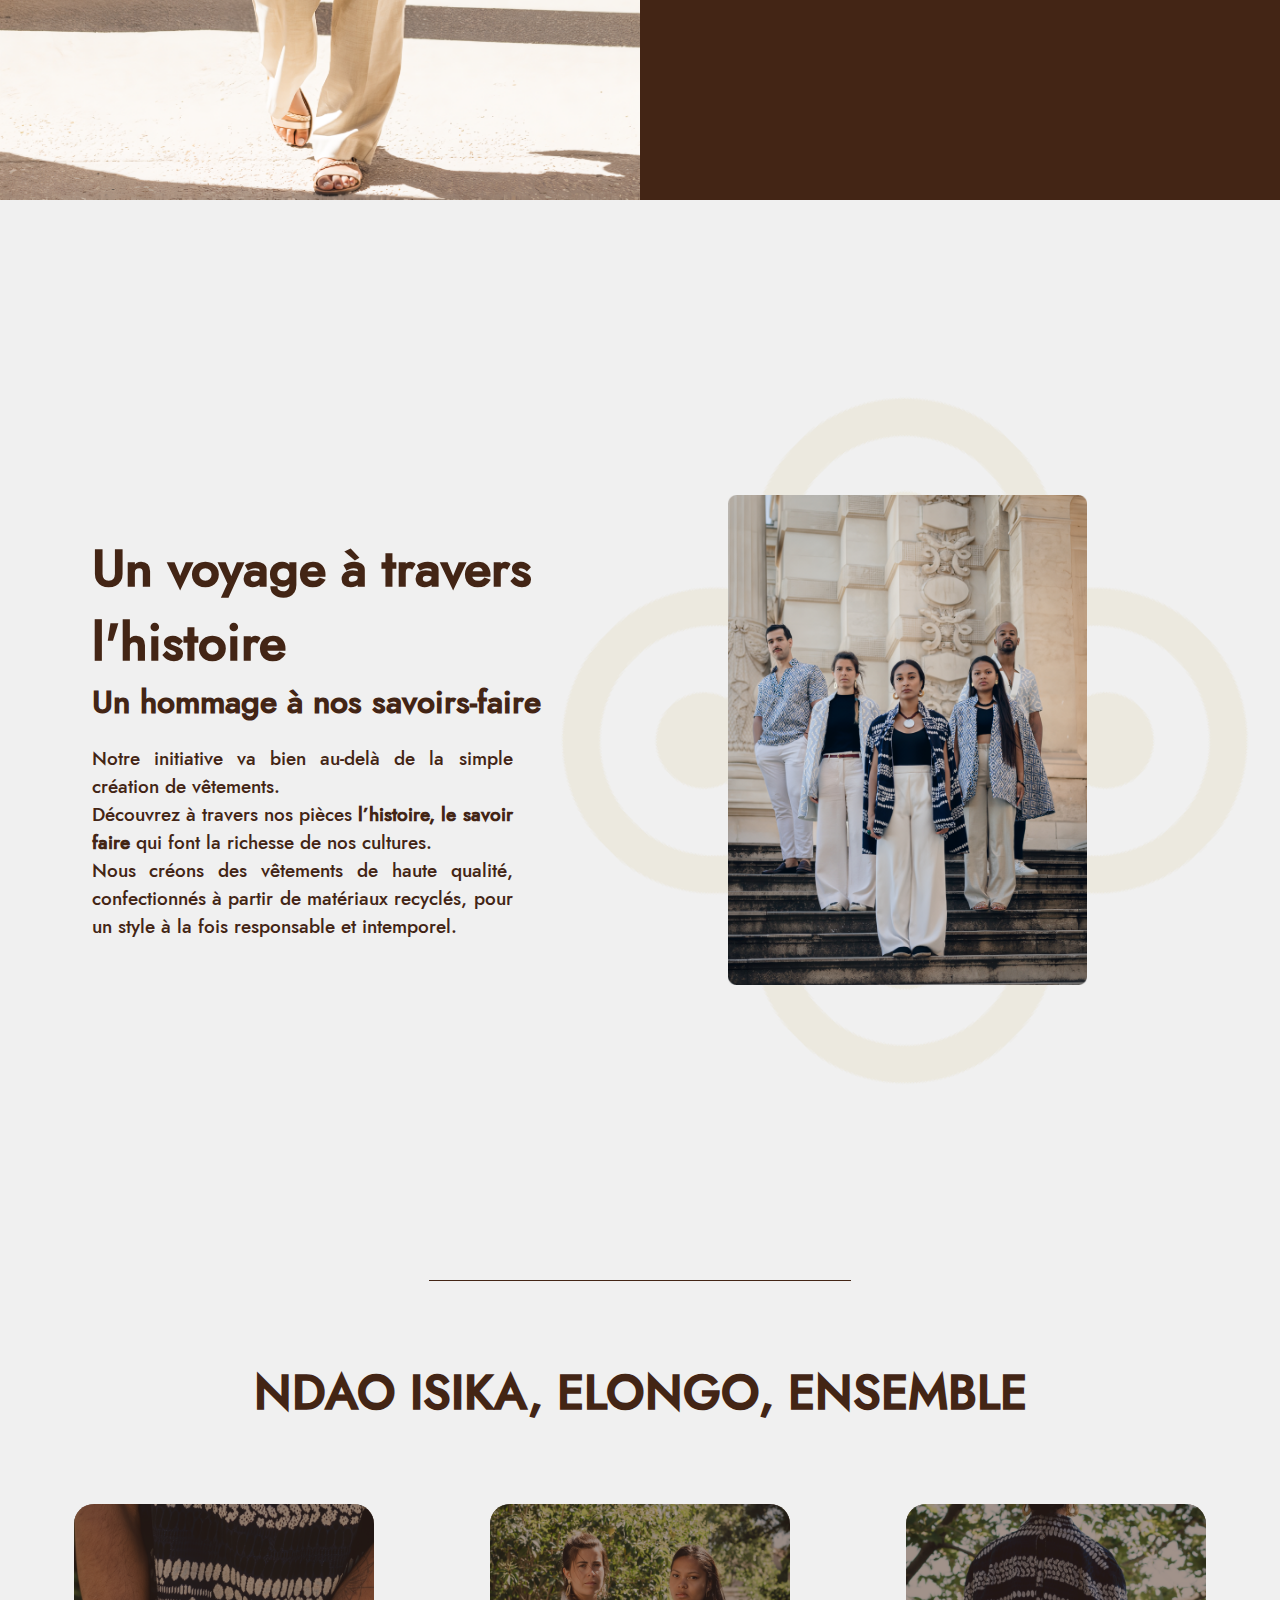
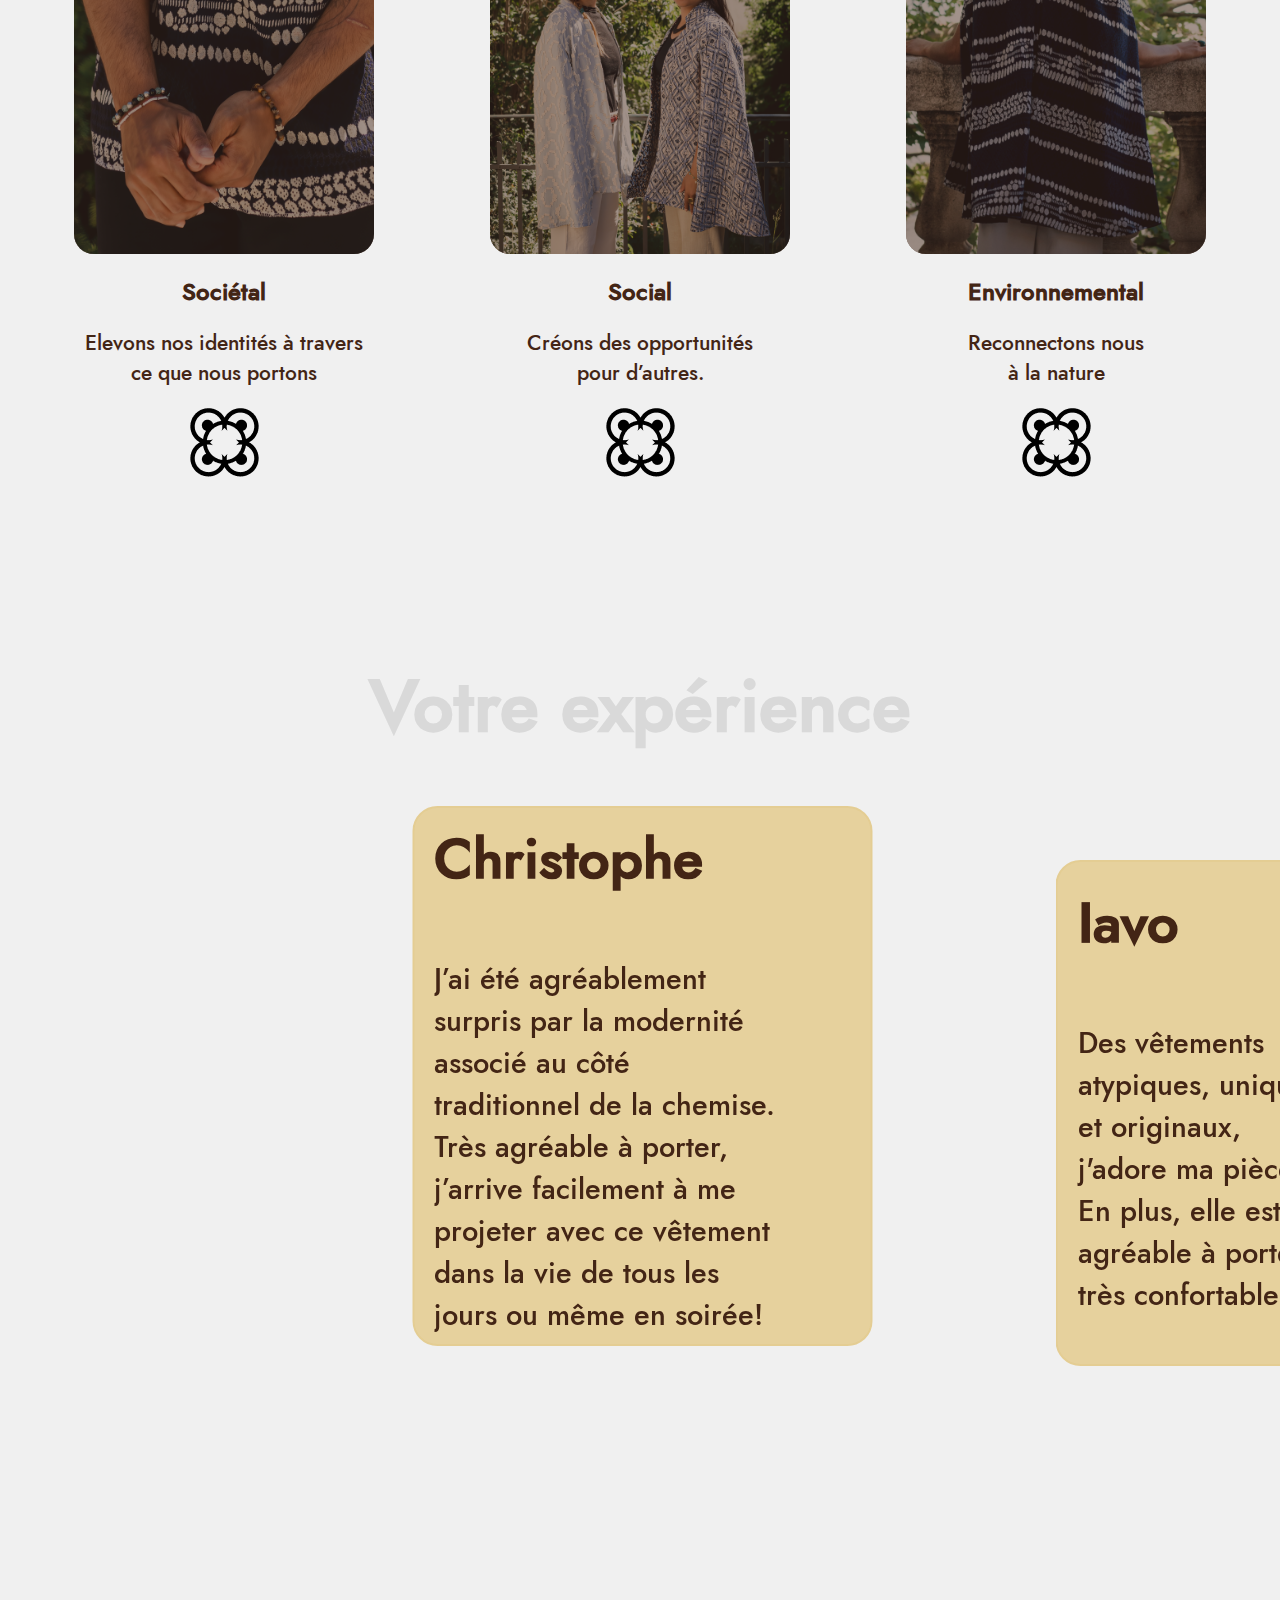
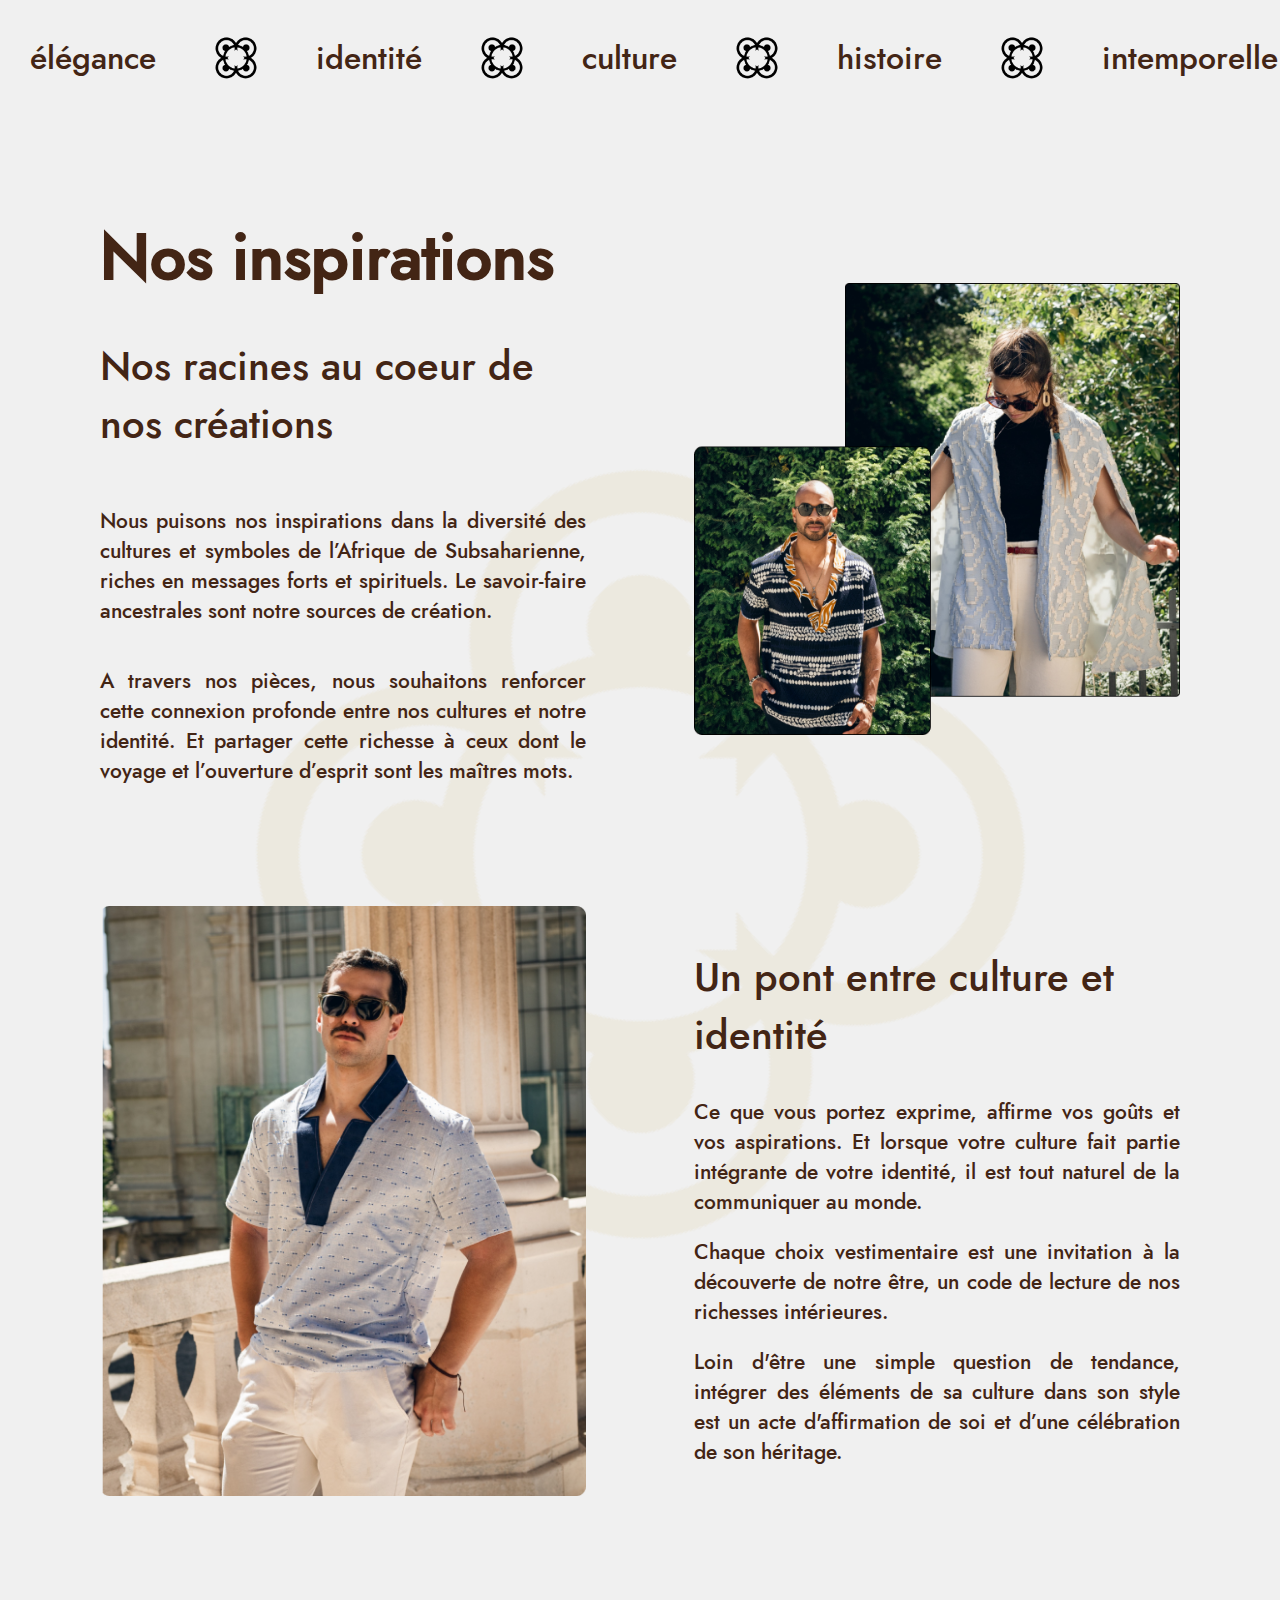
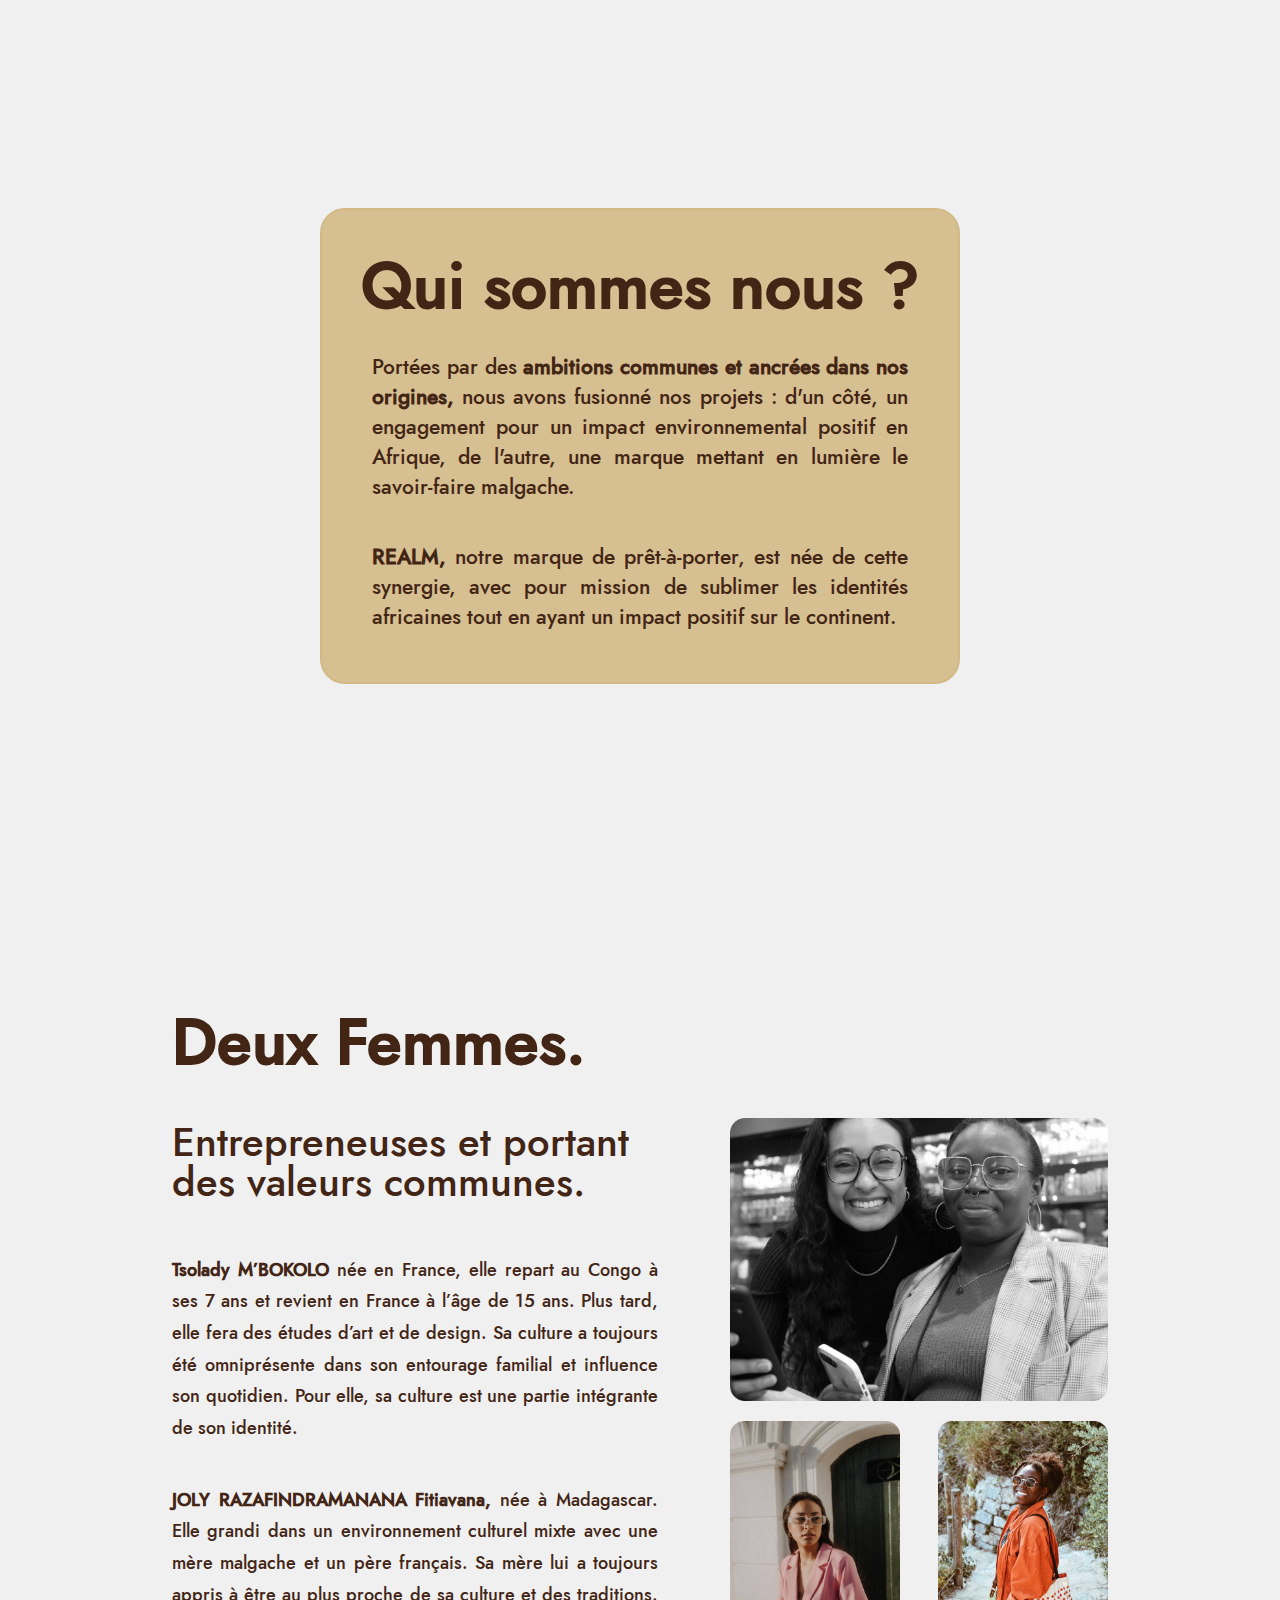
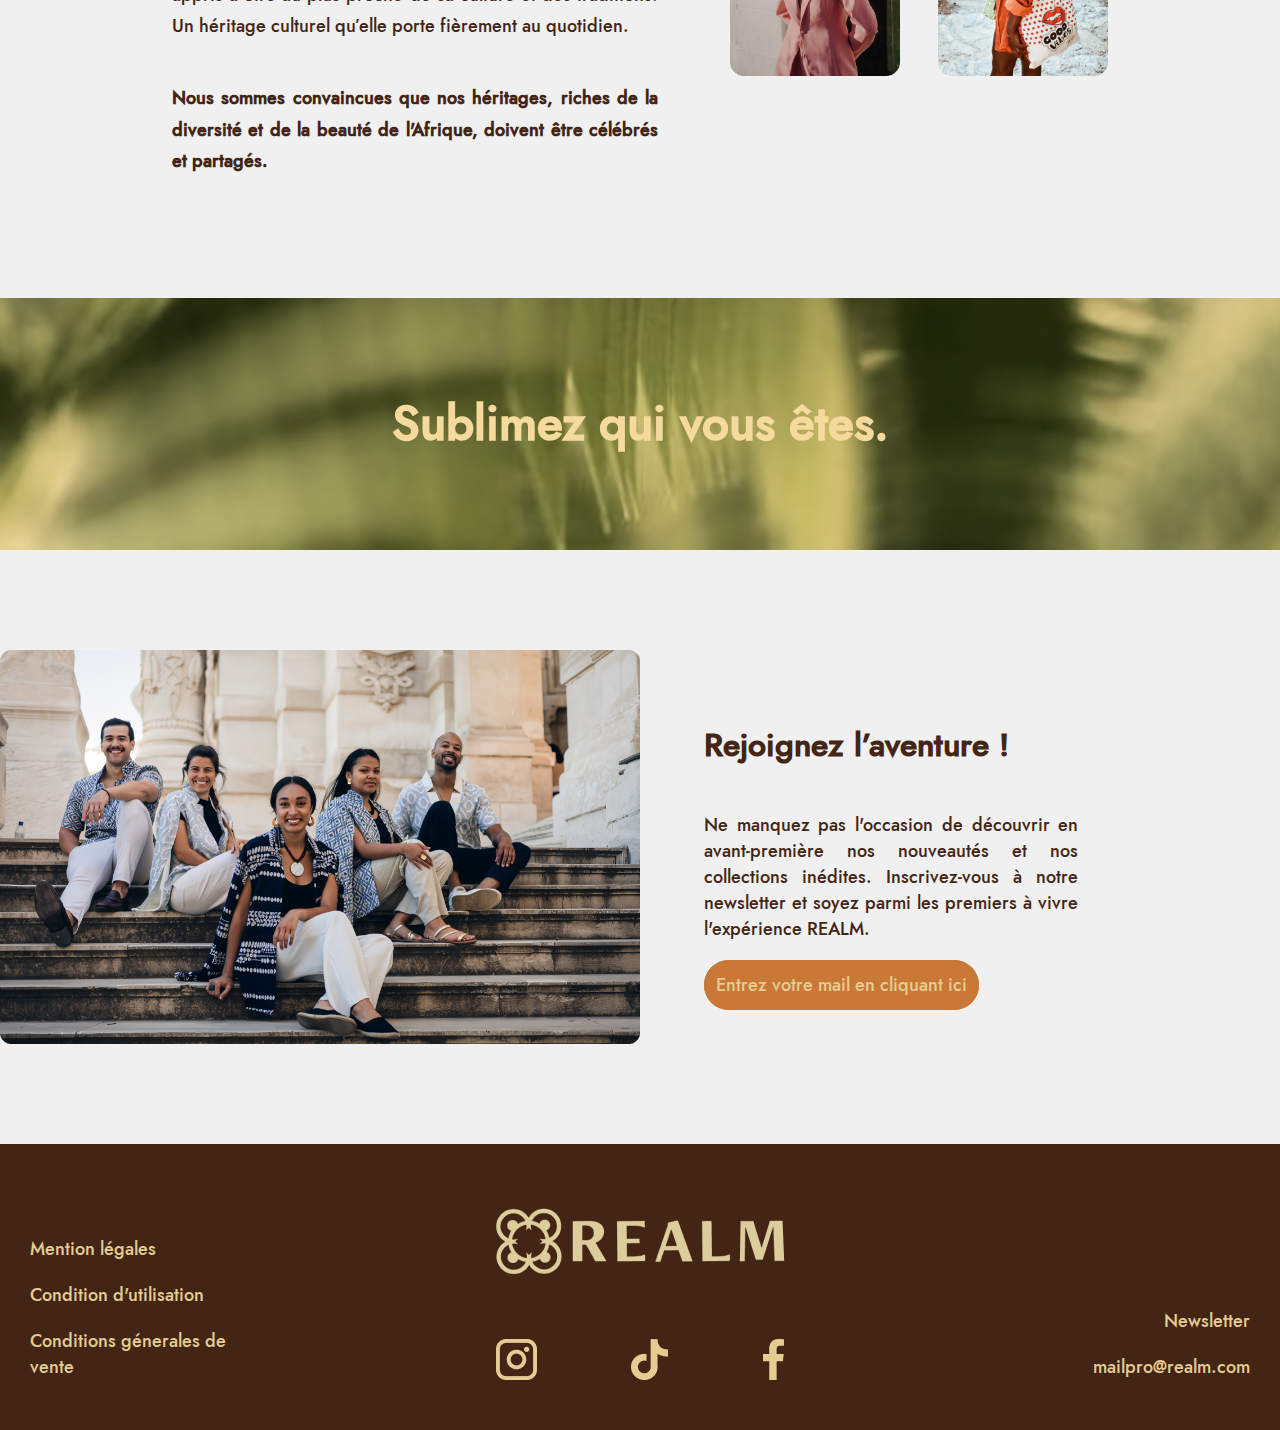
==== commit ee298b2f: "alt" ====
--- a/index.html
+++ b/index.html
@@ -14,7 +14,7 @@
     <header>
         <div class="header">
             <div class="logo_header">
-                <img id="img_intro" src="assets/img/new/REALM LOGO SEUL rectanglenoir@4x 1.png" alt="Photo d'un homme avec une chemise de la marque REALM">
+                <img id="img_intro" src="assets/img/new/REALM LOGO SEUL rectanglenoir@4x 1.png" alt="Logo de REALM">
             </div>
             <div class="menu">
                 <a href="javascript:void(0);" onclick="scrollToSection('about-section');">A propos</a>
@@ -222,7 +222,7 @@
                 </p>
                 <p class="text_inspi">
                     A travers nos pièces, nous souhaitons renforcer cette connexion profonde entre nos cultures et notre
-                    identité.
+                    identité. Et partager cette richesse à ceux dont le voyage et l’ouverture d’esprit sont les maîtres mots.
                 </p>
 
             </div>
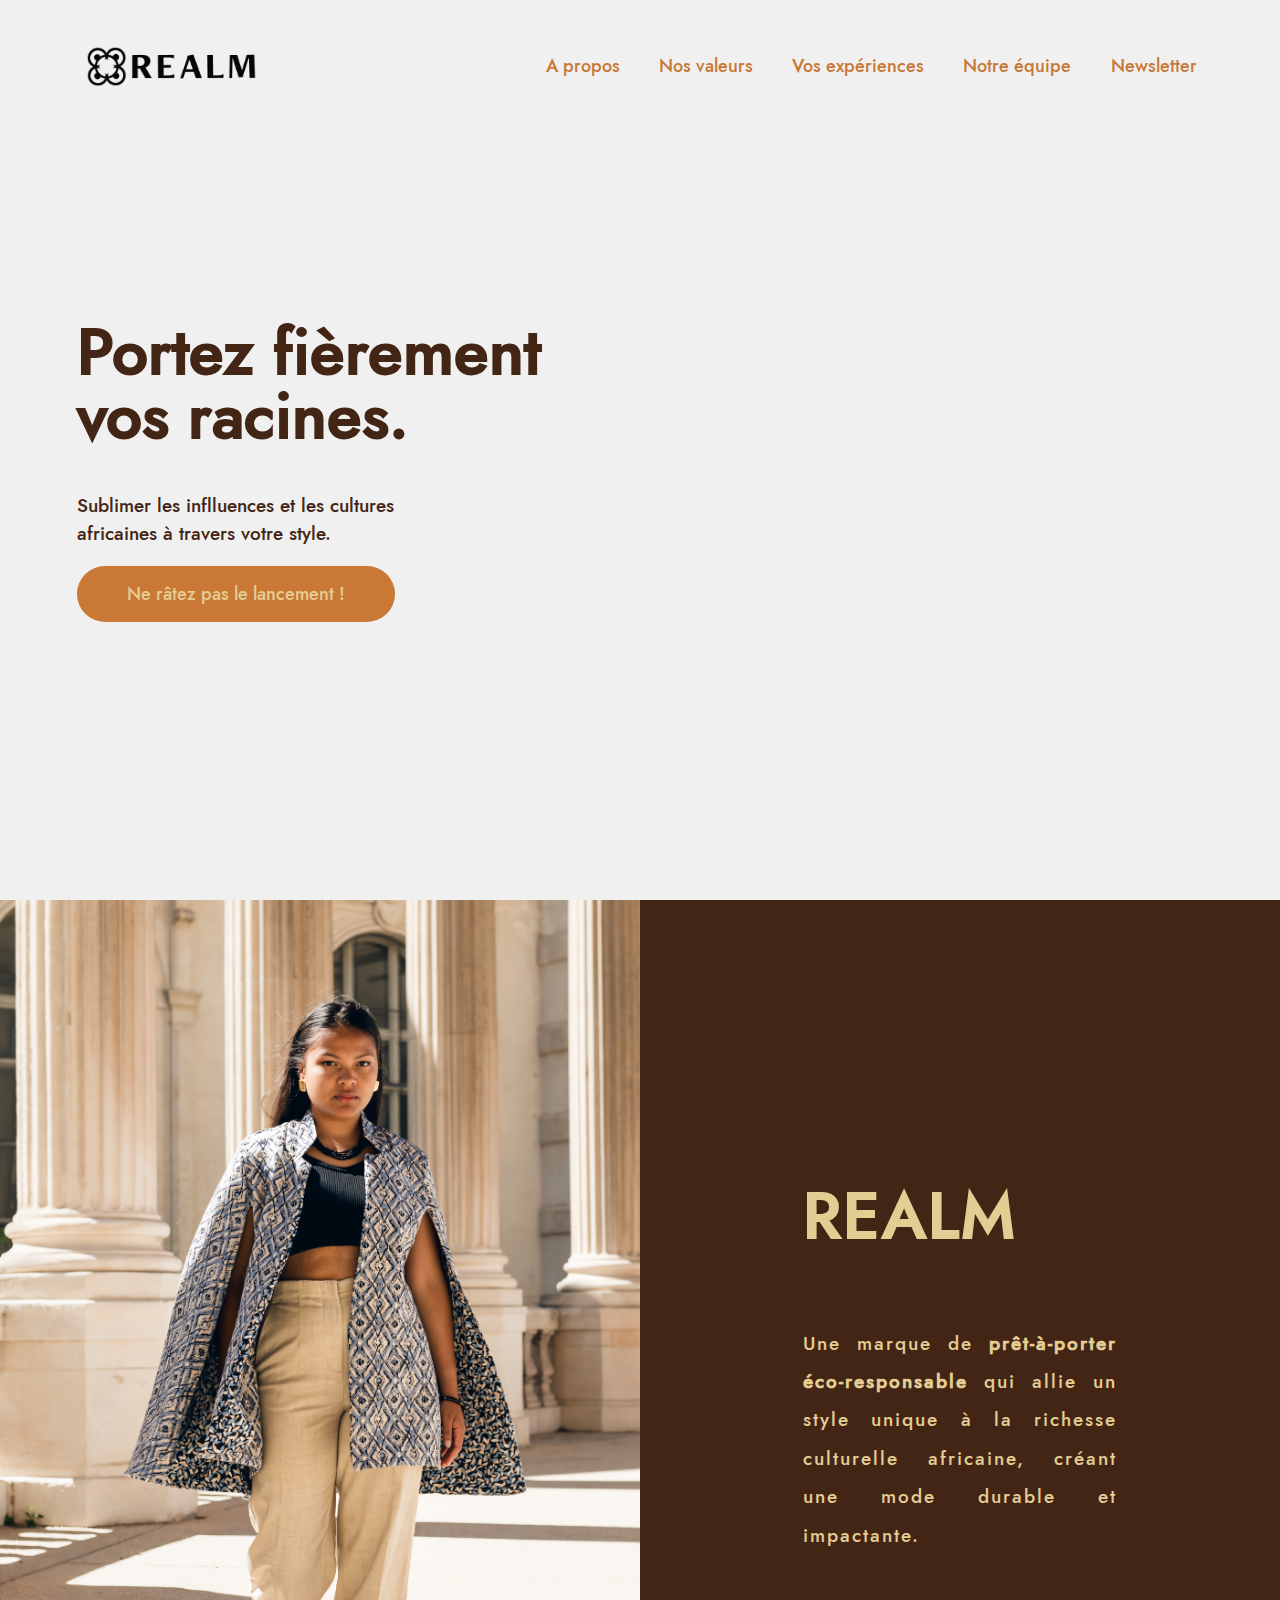
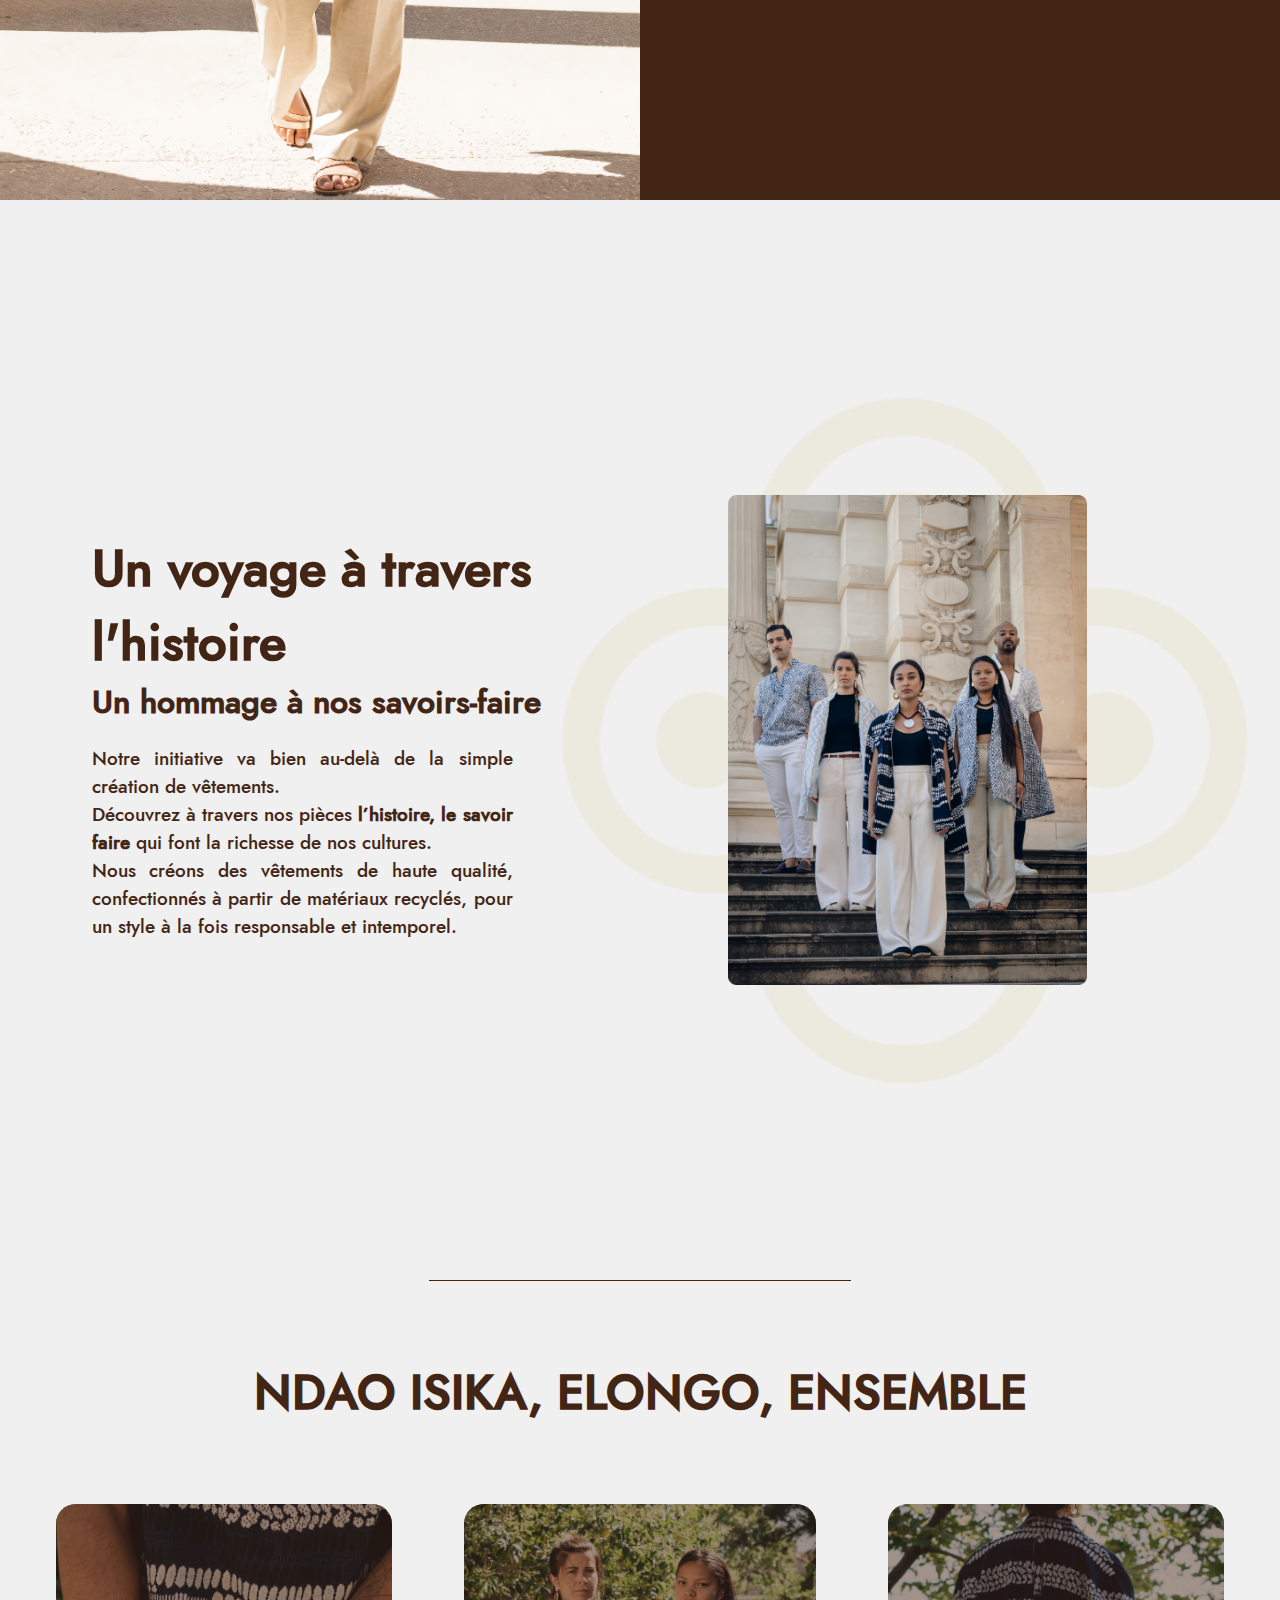
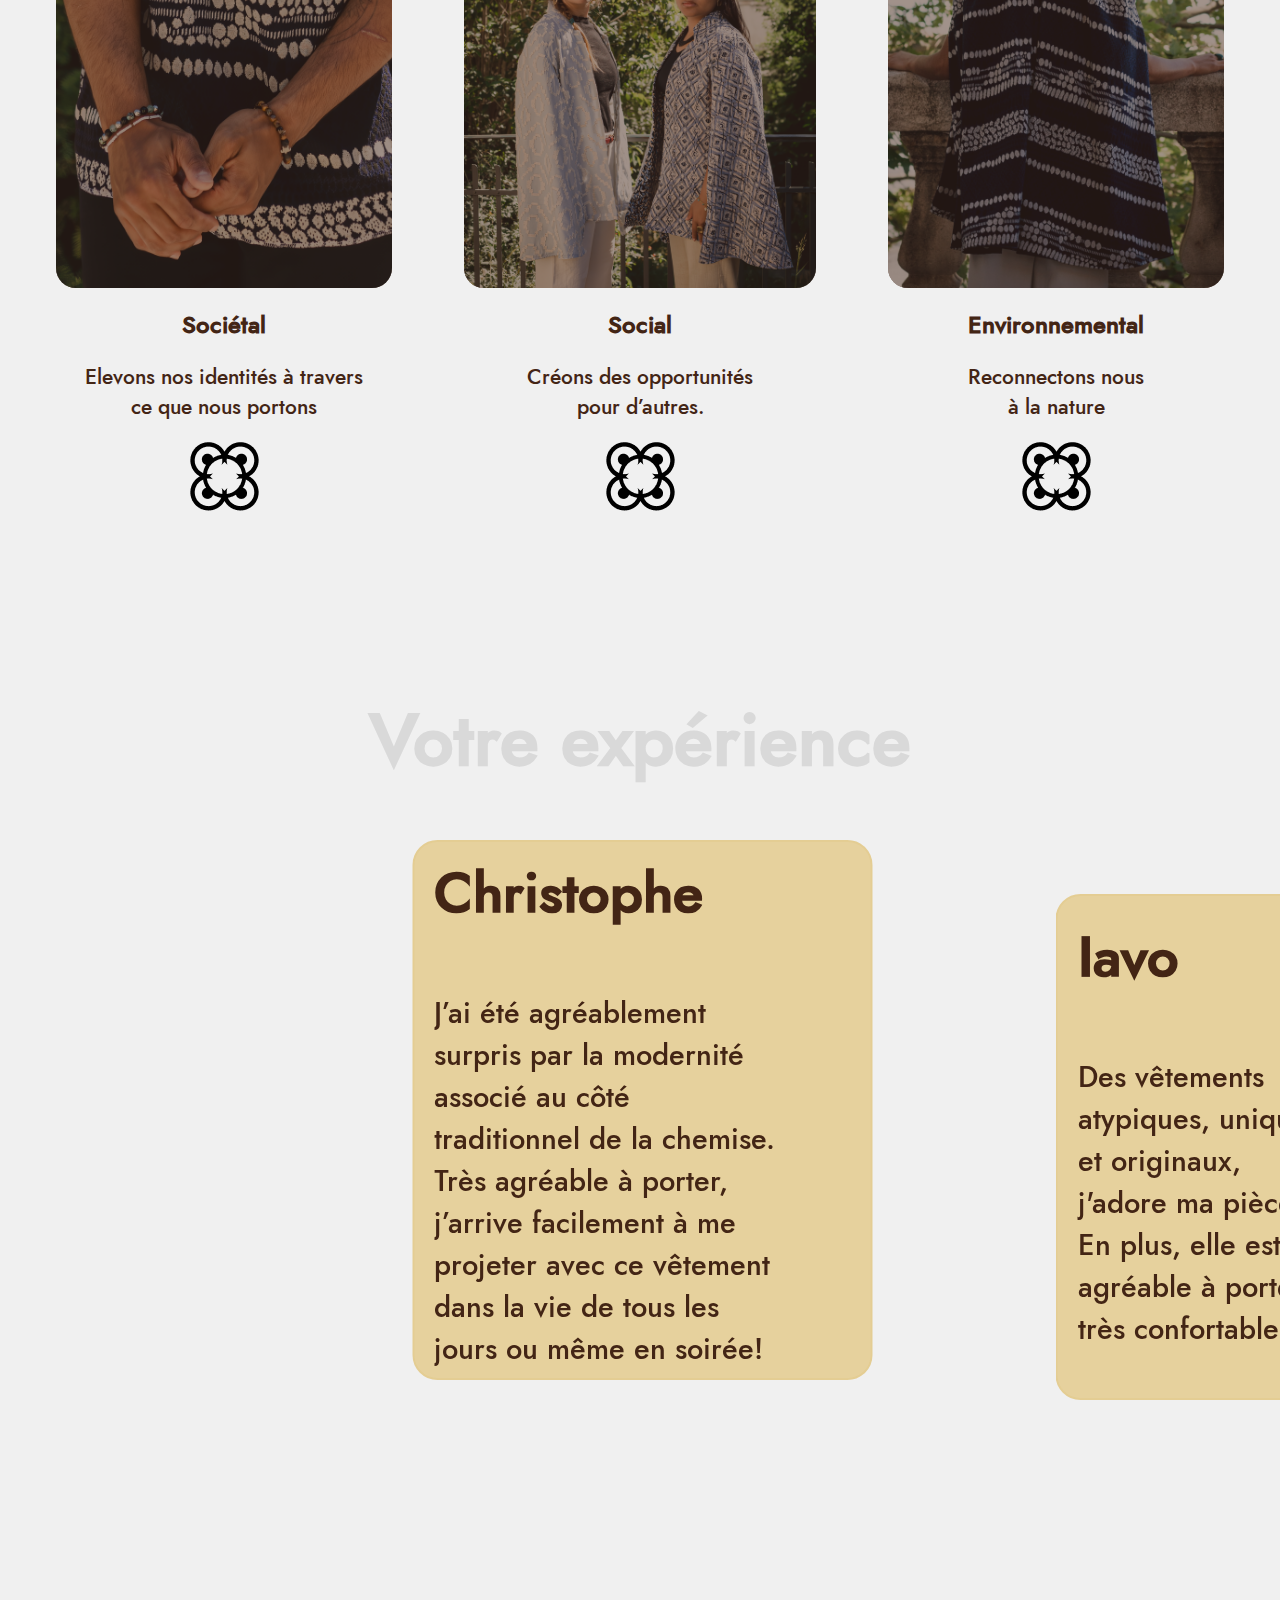
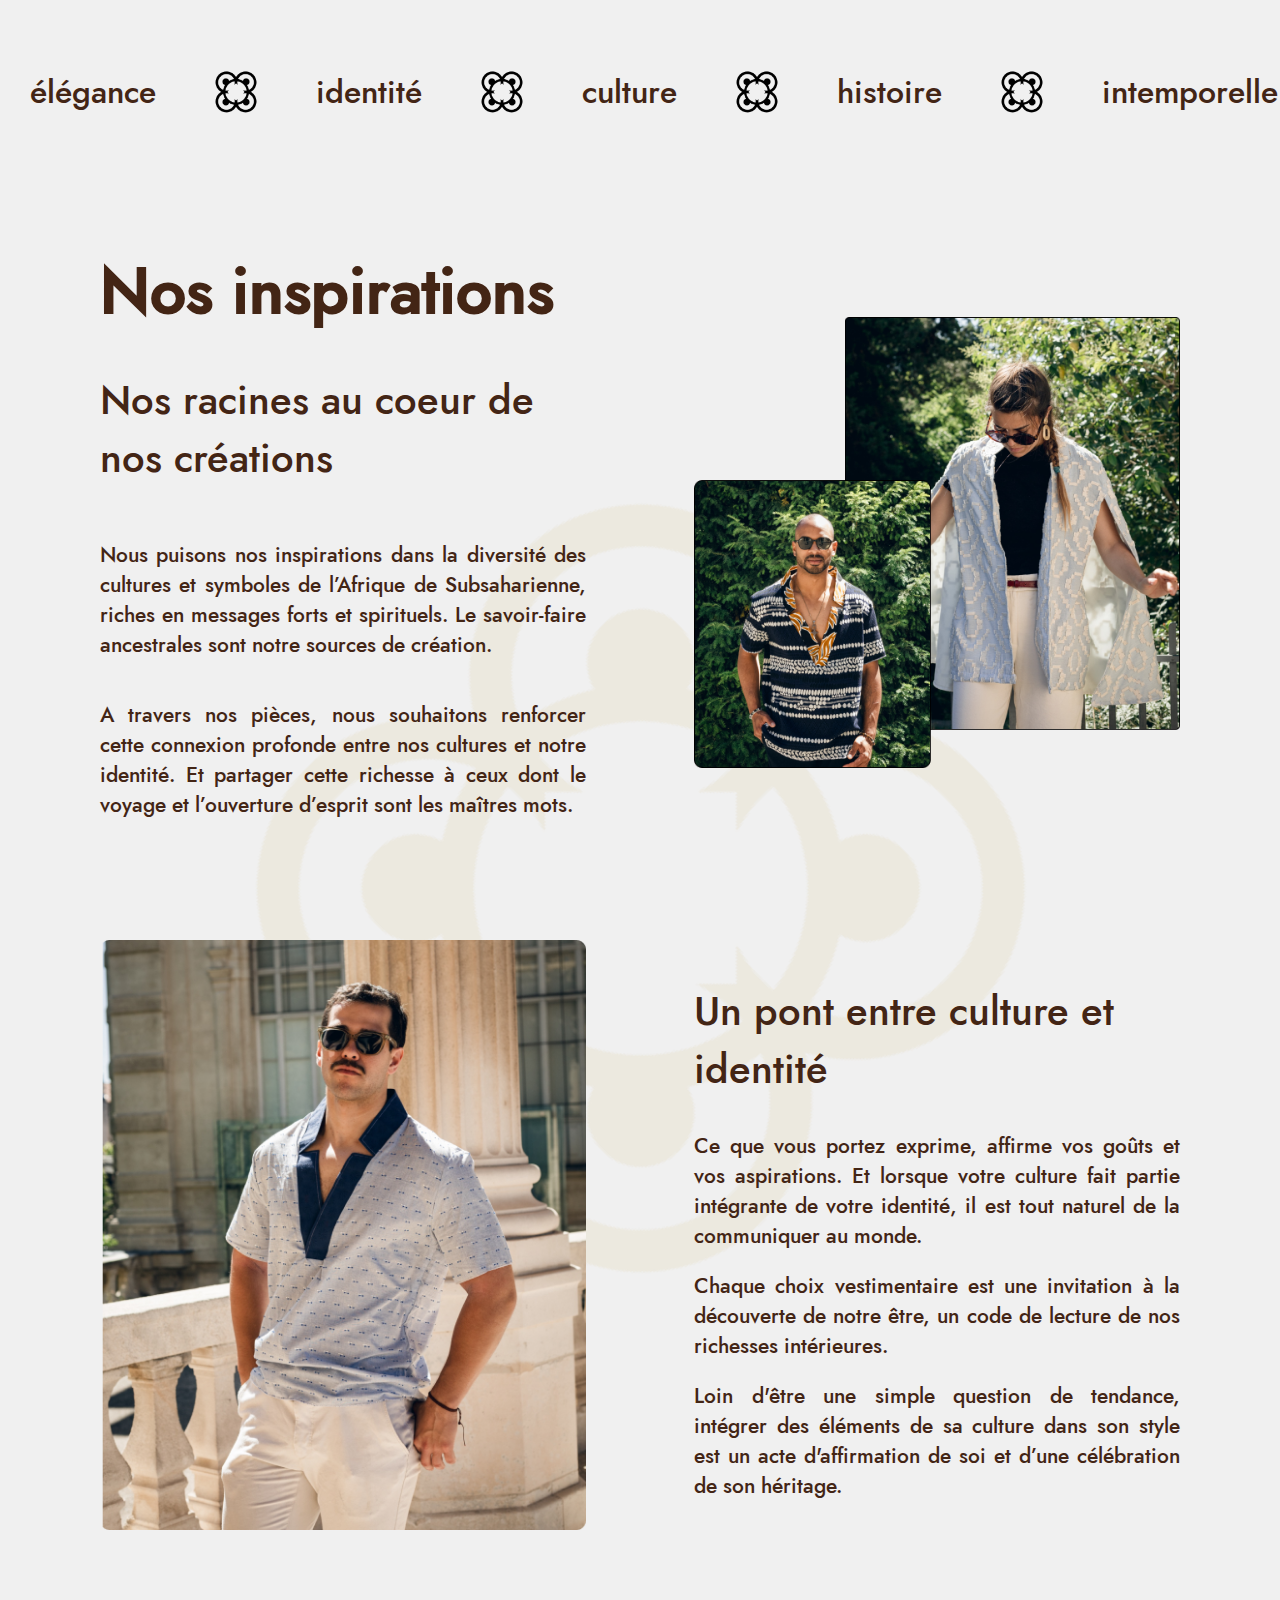
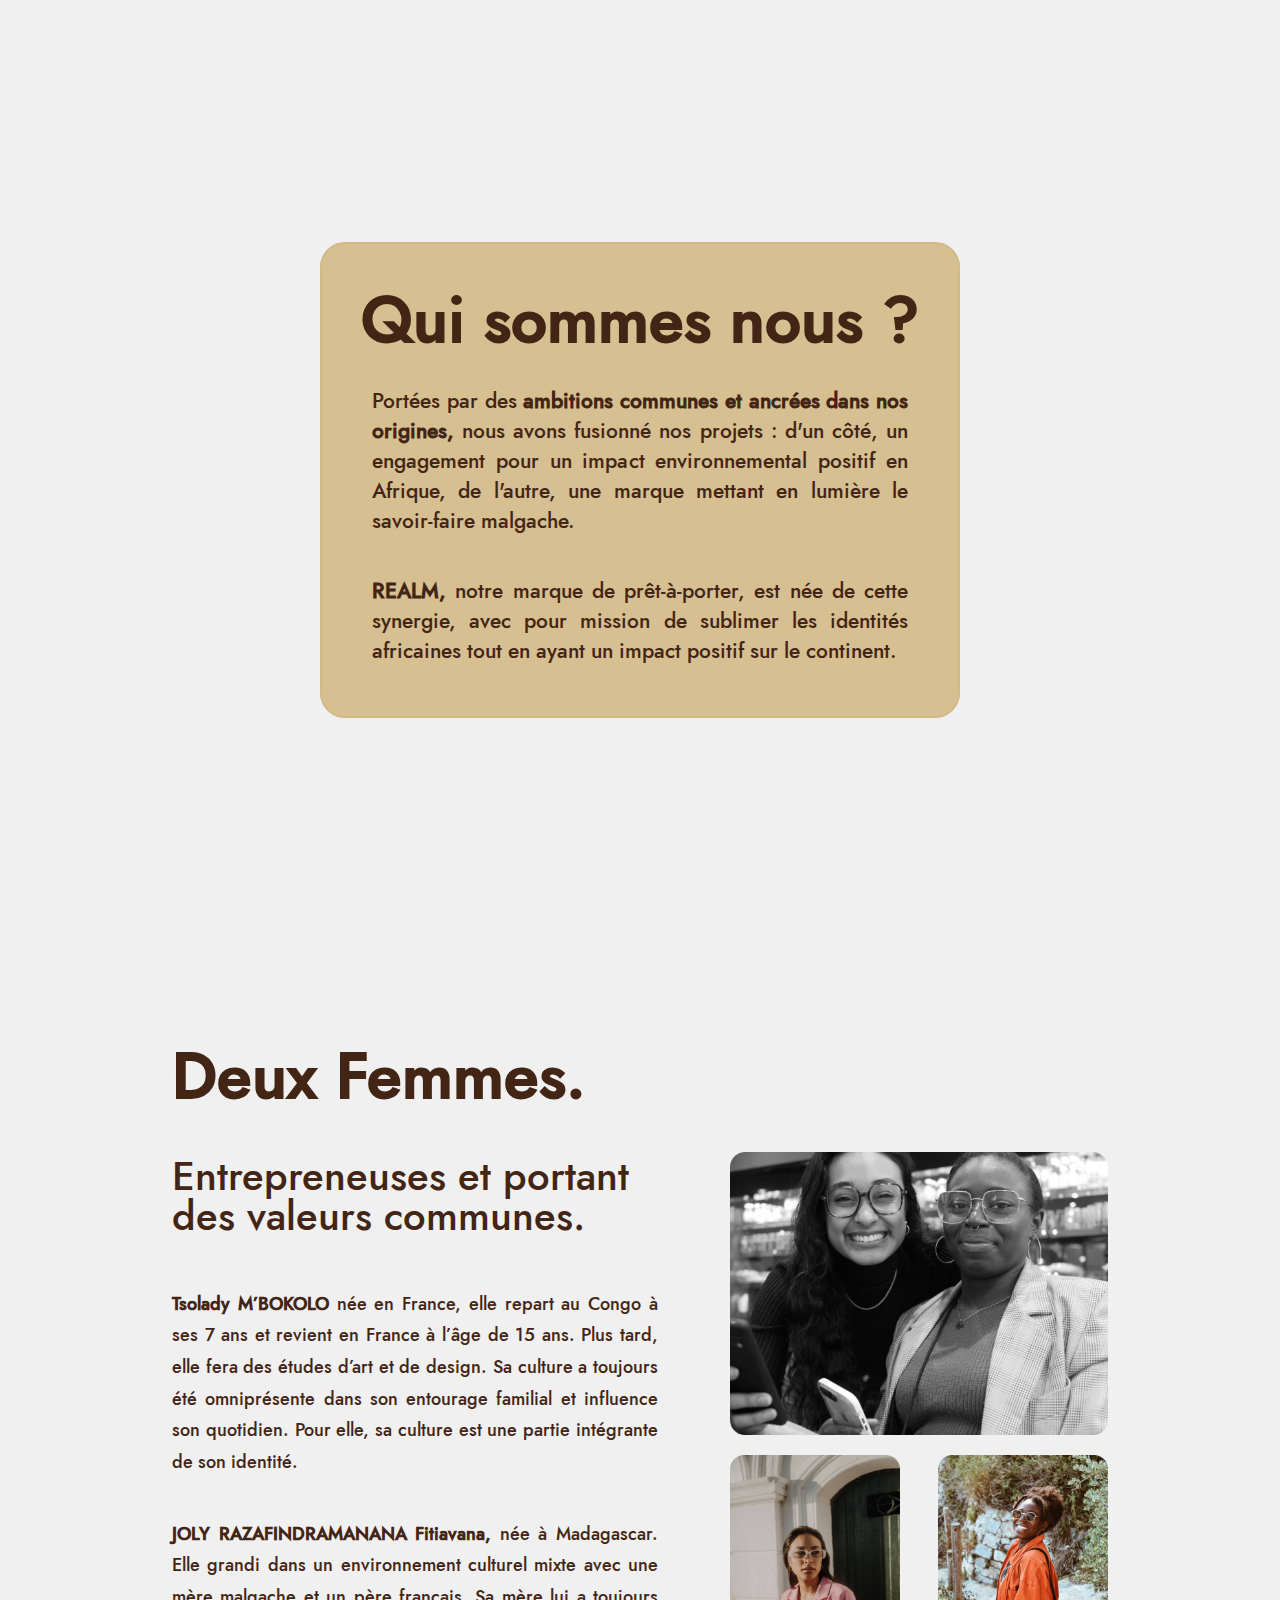
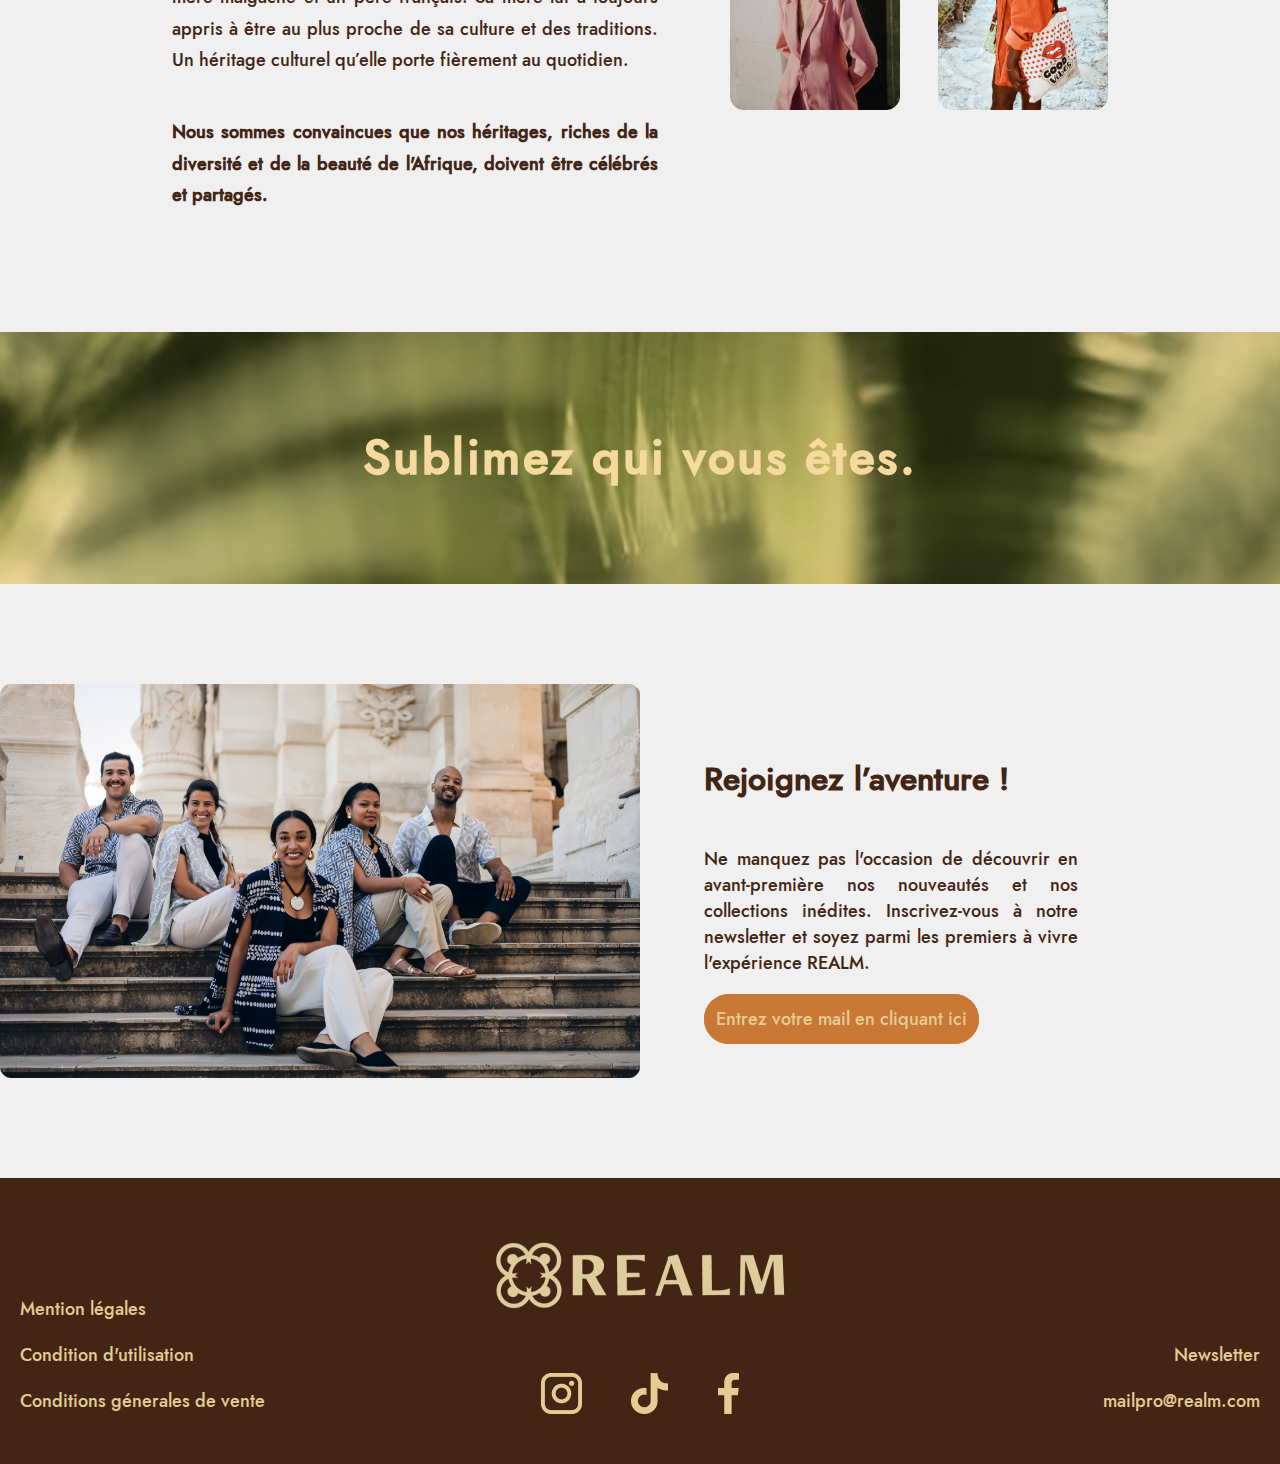
==== commit 598dcf42: "phone v1" ====
--- a/index.html
+++ b/index.html
@@ -72,7 +72,7 @@
                 <div class="bg_color">
                     <img class="valeur-img" src="assets/img/new/main1.png" alt="Bras d'un homme portant des bracelets">
                 </div>
-                <h2>Sociétal</h2>
+                <h2 class="valeur_title1">Sociétal</h2>
                 <p class="valeur_txt">Elevons nos identités à travers <br>ce que nous portons</p>
                 <img src="assets/img/Vector.png" alt="">
             </div>
@@ -80,7 +80,7 @@
                 <div class="bg_color">
                     <img class="valeur-img" src="assets/img/new/groupe2.png" alt="Deux femmes avec des vestes REALM">
                 </div>
-                <h2>Social</h2>
+                <h2 class="valeur_title1">Social</h2>
                 <p class="valeur_txt">Créons des opportunités <br> pour d’autres. </p>
                 <img src="assets/img/Vector.png" alt="">
             </div>
@@ -88,7 +88,7 @@
                 <div class="bg_color">
                     <img class="valeur-img" src="assets/img/new/display3.png" alt="Femme vu de dos avec une veste REALM">
                 </div>
-                <h2>Environnemental</h2>
+                <h2 class="valeur_title1">Environnemental</h2>
                 <p class="valeur_txt">Reconnectons nous <br> à la nature</p>
                 <img src="assets/img/Vector.png" alt="">
             </div>
@@ -305,9 +305,9 @@
     </div>
     <div class="join" id="join-section">
         <div class="join-img">
-            <div class="img_join">
+           
                 <img id="join_img1" src="assets/img/new/full-promo2.png" alt="Photo des mannequins et Fitiavana portant des habits REALM">
-            </div>
+        
         </div>
         <div class="join-text-ctn">
             <h2 class="titre1_join">Rejoignez l’aventure !</h2>
@@ -327,7 +327,7 @@
         </div>
         <div class="center">
             <div class="logo">
-                <img src="assets/img/realmLogo.png" alt="">
+                <img class="footer_img" src="assets/img/realmLogo.png" alt="">
             </div>
             <div class="social-media">
                 <a href="#">
--- a/css/style.css
+++ b/css/style.css
@@ -201,11 +201,11 @@
 
 
 .valeur-img{
-  width: 300px;
-  height:350px ;
+  width: 100%;
+  max-height: 30vw;
   background-color: #432515;
-opacity: 0.5;
-border-radius: 20px;
+  opacity: 0.5;
+  border-radius: 20px;
 
 }
 
@@ -484,6 +484,7 @@
   font-size: 3em;
   color: #E4CD93;
   margin: 0;
+  letter-spacing: 2.5px;
 }
 
 .join {
@@ -492,15 +493,16 @@
   justify-content: space-between;
 }
 
+
+.join-text-ctn {
+  width: 45%;
+  display: flex;
+  flex-direction: column;
+  justify-content: center;
+}
+
 .join-img {
   width: 50%;
-}
-
-.join-text-ctn {
-  width: 45%;
-  display: flex;
-  flex-direction: column;
-  justify-content: center;
 }
 
 #join_img1 {
@@ -570,7 +572,8 @@
   align-items: end;
   background-color: #432515;
   color: #E4CD93;
-  padding: 0 30px 50PX 30px;
+  padding: 0 0 50PX 0;
+  width: 100%;
 }
 
 .left-footer {
@@ -579,6 +582,7 @@
   align-items: start;
   width: 30%;
   gap: 20px;
+  padding-left: 20px;
 
 }
 
@@ -588,6 +592,7 @@
   align-items: end;
   width: 30%;
   gap: 20px;
+  padding-right: 20px;
 }
 
 .social-media {
@@ -601,7 +606,7 @@
   flex-direction: column;
   justify-content: center;
   align-items: center;
-  width: 100%;
+  width: 40%;
 }
 
 footer a {
@@ -778,6 +783,10 @@
   width: 45%;
 }
 
+.footer_img {
+  width: 100%;
+}
+
 @media (max-width: 1200px) {
   .titre1_inspi {
     font-size: 3em;
@@ -819,4 +828,168 @@
     display: flex;
    justify-content: space-between;
   }
-}+}
+
+@media only screen and (max-width: 600px) {
+  .join {
+    display: flex;
+    flex-direction: column;
+    justify-content: center;
+  }
+
+  .join-text-ctn {
+    width: 100%;
+  }
+
+  .titre1_join {
+    font-size: 1.5em;
+    text-align: center;
+  }
+
+  .join-text {
+    width: 100%;
+    display: flex;
+    align-items: center;
+  }
+
+  .button_join {
+    width: 100%;
+    display: flex;
+    justify-content: center;
+  }
+
+  #join_img1 {
+    width: 200%;
+  }
+
+  .titre1_sublim {
+    font-size: 4vh;
+  }
+
+  .fiti {
+    display: flex;
+    flex-direction: column;
+    justify-content: center;
+    align-items: center;
+    padding: 0;
+  }
+
+  .fiti-text {
+    width: 100%;
+    display: flex;
+    flex-direction: column;
+    justify-content: center;
+    align-items: center;
+  }
+
+  .titre1_inspi {
+    font-size: 3em;
+  }
+
+  .titre2_fiti {
+    font-size: 4vh;
+    padding: 0 10px;
+  }
+
+  .text_fiti {
+    font-size: 1em;
+    padding: 0 10px;
+  }
+
+  .box-qui {
+    width: 90%;
+    display: flex;
+    flex-direction: column;
+    justify-content: center;
+    align-items: center;
+    border: solid 2px #D3B985;
+    background-color: rgba(211, 185, 133, 0.9);
+    border-radius: 25px;
+    padding: 0;
+  }
+
+  .header {
+    width: 1%;
+  }
+
+  .valeur_title1 {
+    font-size: 2vh;
+  }
+
+  .valeur_txt {
+    font-size: 2.3vh;
+  }
+
+  .valeur-title {
+    font-size: 3vh;
+  }
+
+  .titre1_qui {
+    font-size: 5vh;
+  }
+
+  .text_qui {
+    font-size: 2vh;
+  }
+
+  .box1-text-ctn {
+    width: 100%;
+  }
+
+  .box1 {
+    display: flex;
+    flex-direction: column;
+    justify-content: center;
+    align-items: center;
+    width: 100%;
+  }
+
+  .text_inspi
+  {
+    padding: 10px;
+
+  }
+
+  .titre1_inspi {
+    font-size: 7vh;
+    padding: 10px;
+
+  }
+
+  .titre2_inspi {
+    font-size: 5vh;
+    padding: 10px;
+
+  }
+
+  .box2-text {
+    width: 100%;
+  }
+
+  .box2 {
+    display: flex;
+    flex-direction: column;
+    justify-content: center;
+    align-items: center;
+    width: 100%;
+  }
+
+  .inspi {
+    display: flex;
+    flex-direction: column;
+    justify-content: center;
+    align-items: center;
+    padding: 0;
+    margin: 0;
+  }
+
+  .photo2 {
+    width: 50%;
+    left: 0 ;  }
+
+    .explain {
+     height: 60vh;
+    }
+
+
+}
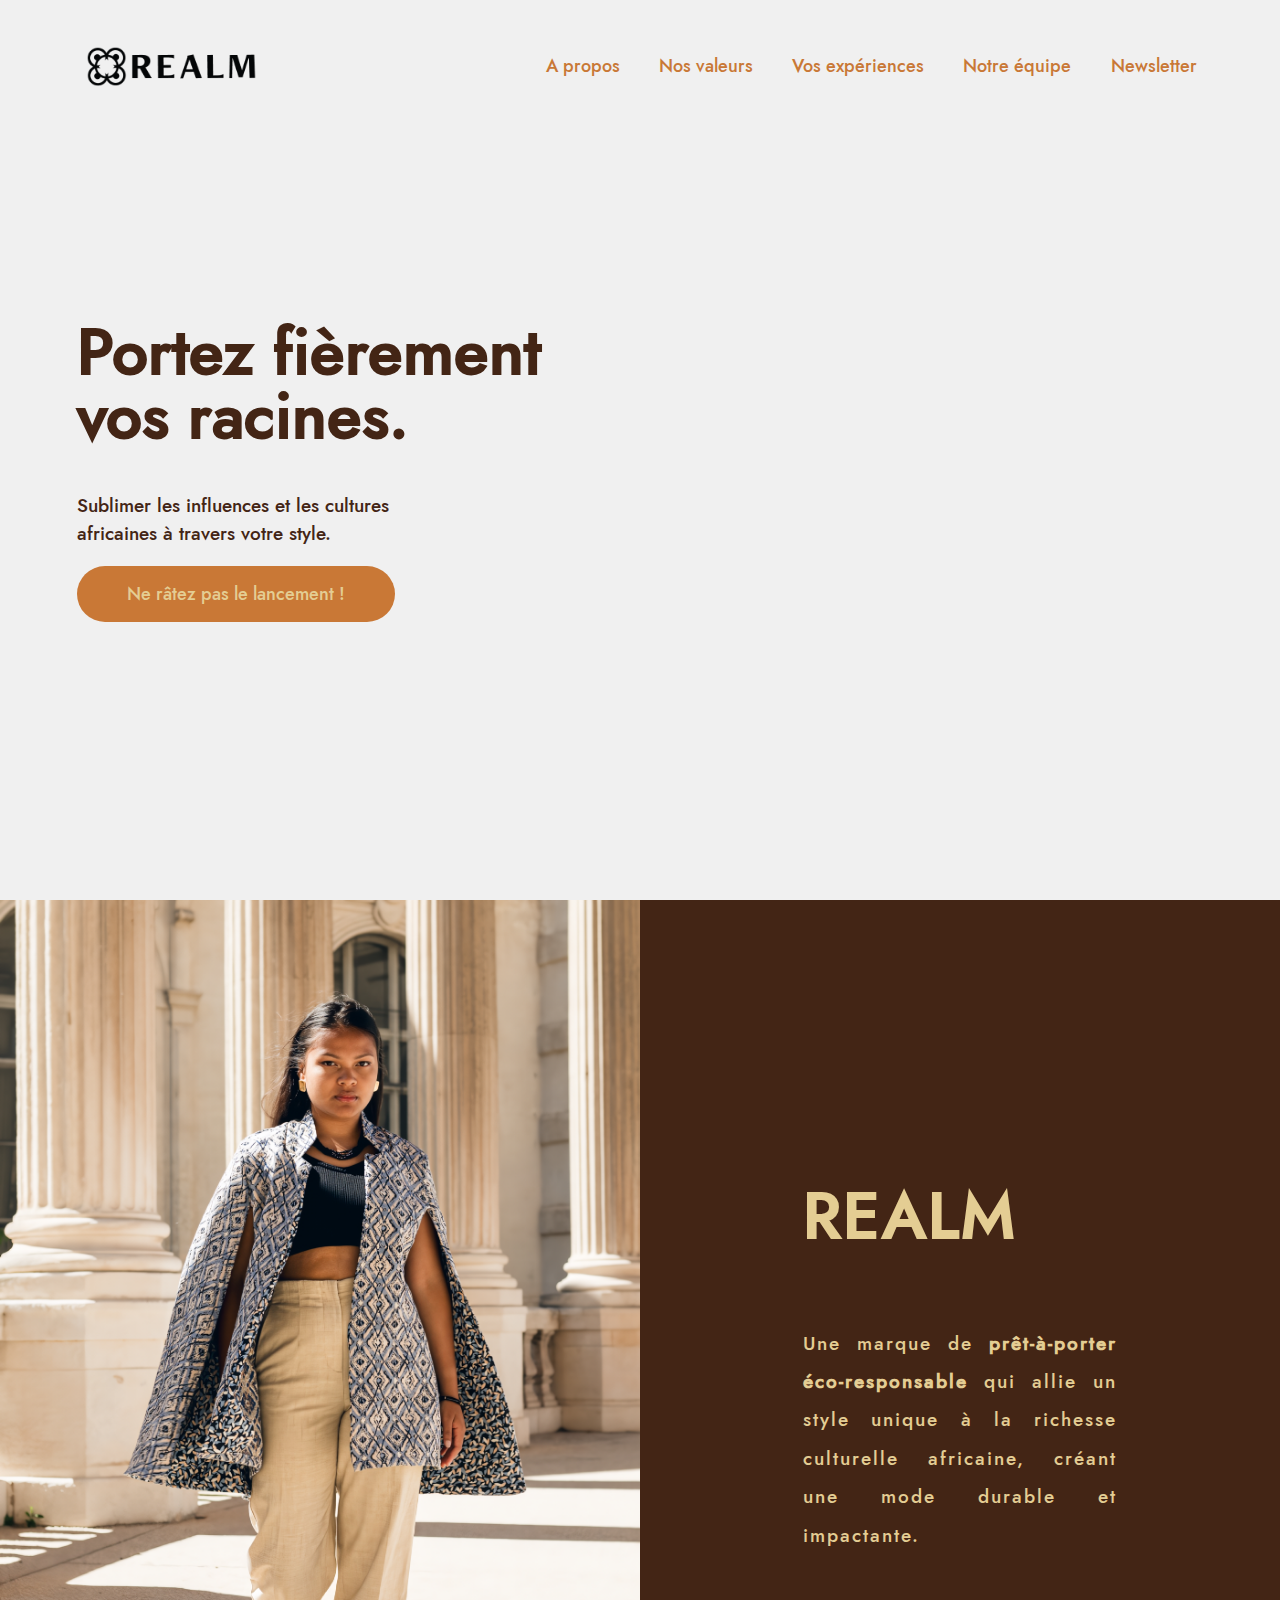
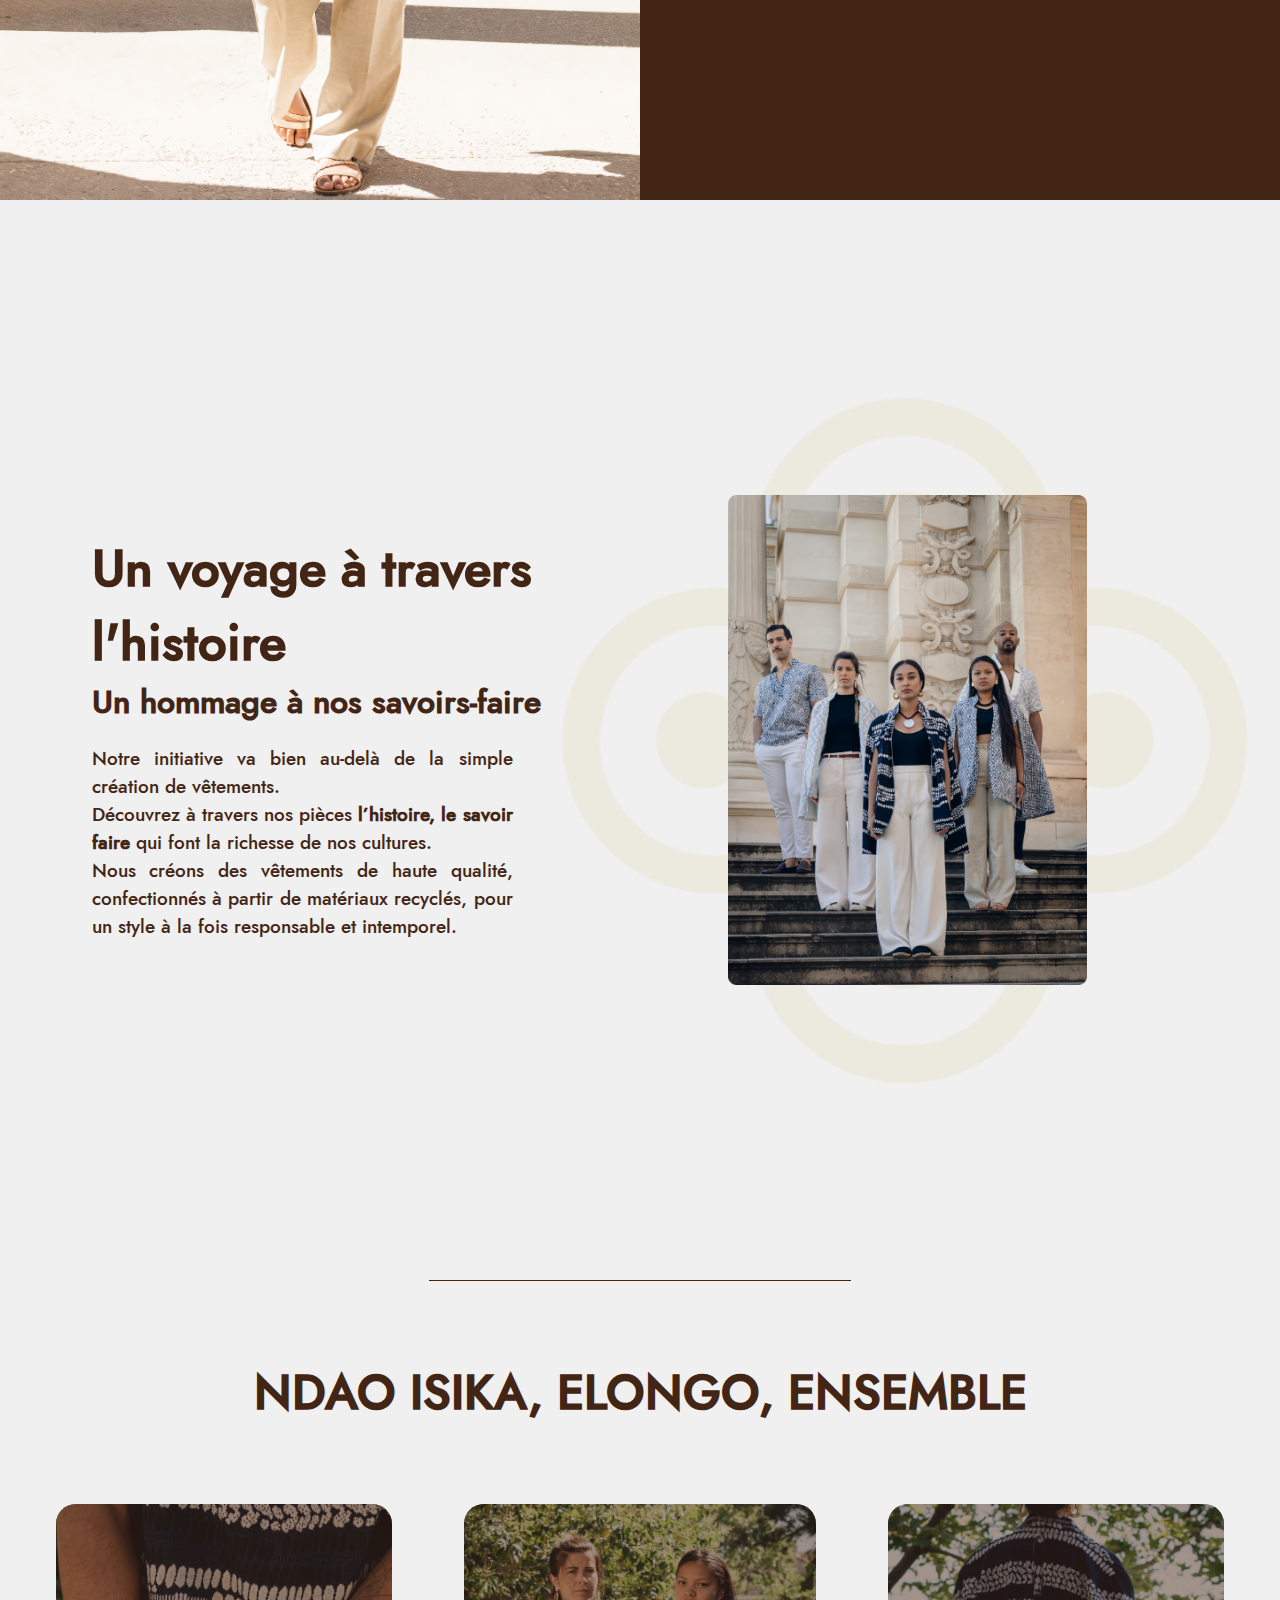
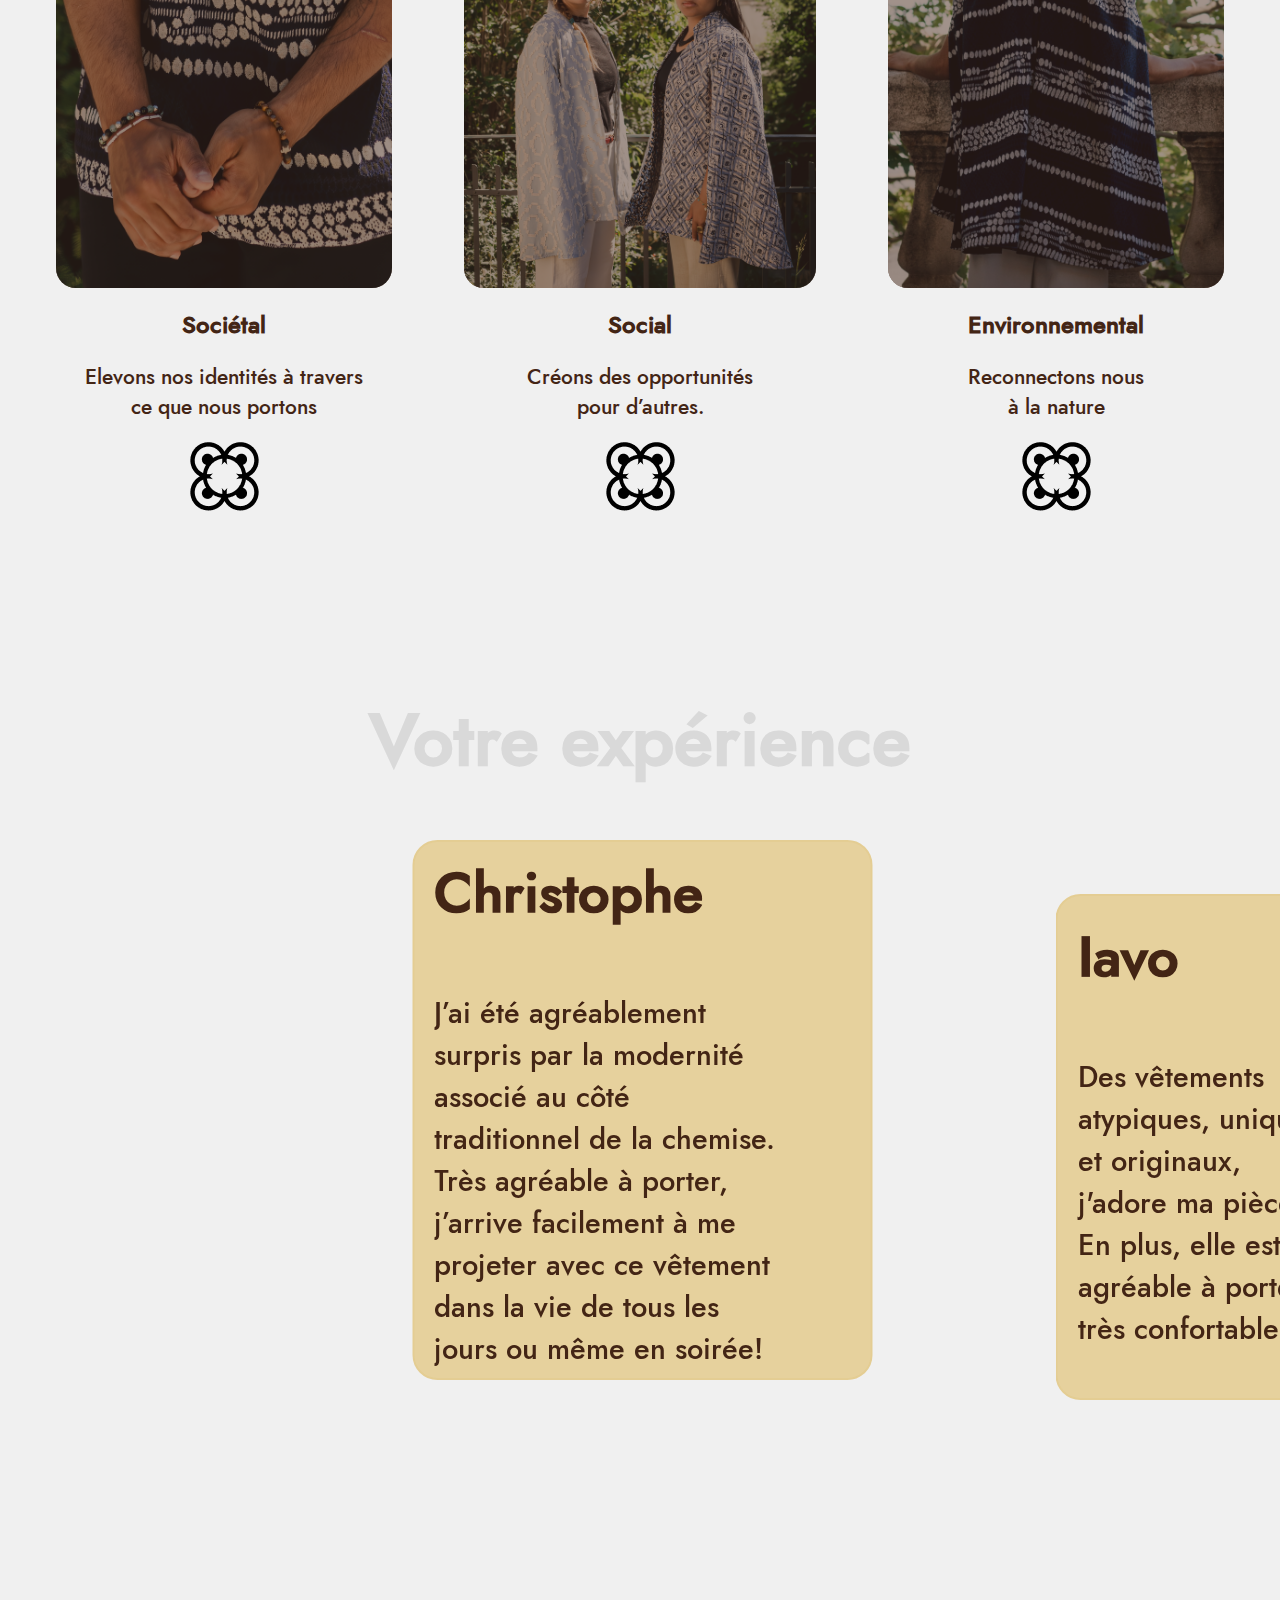
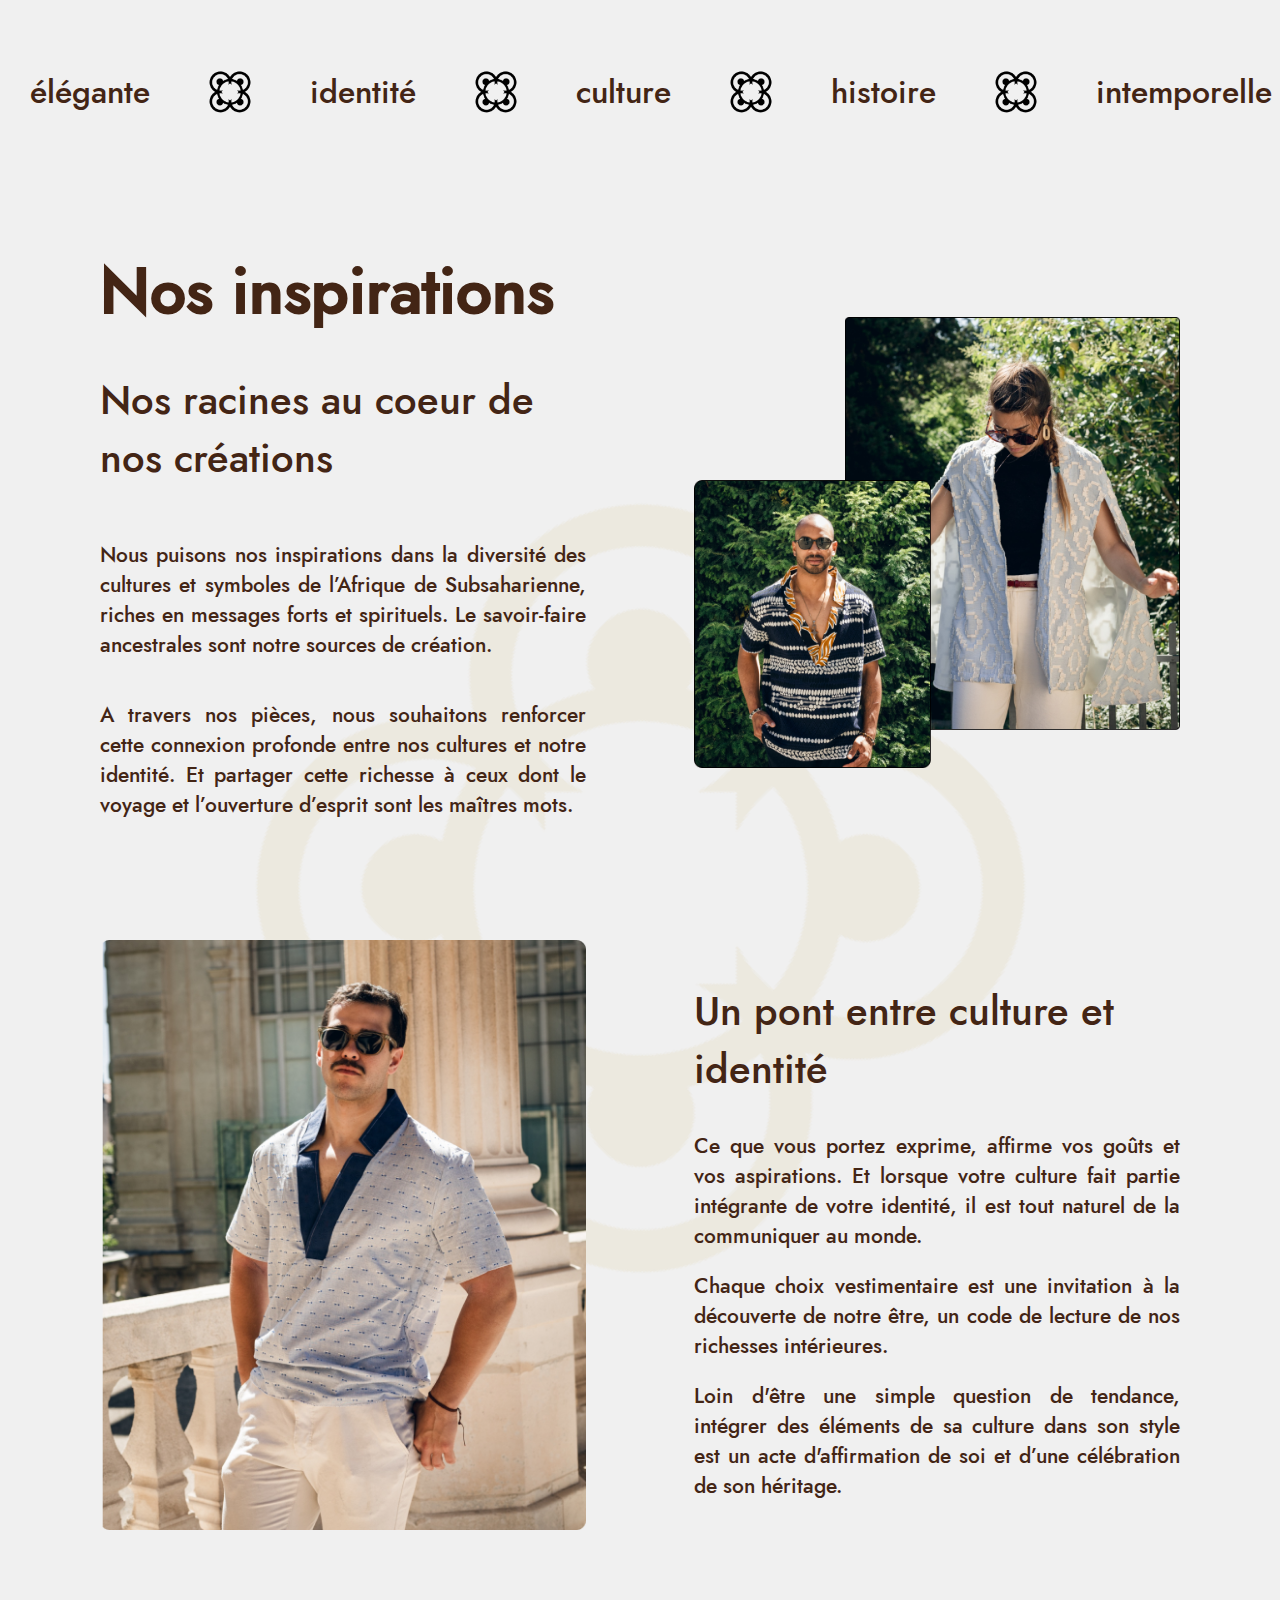
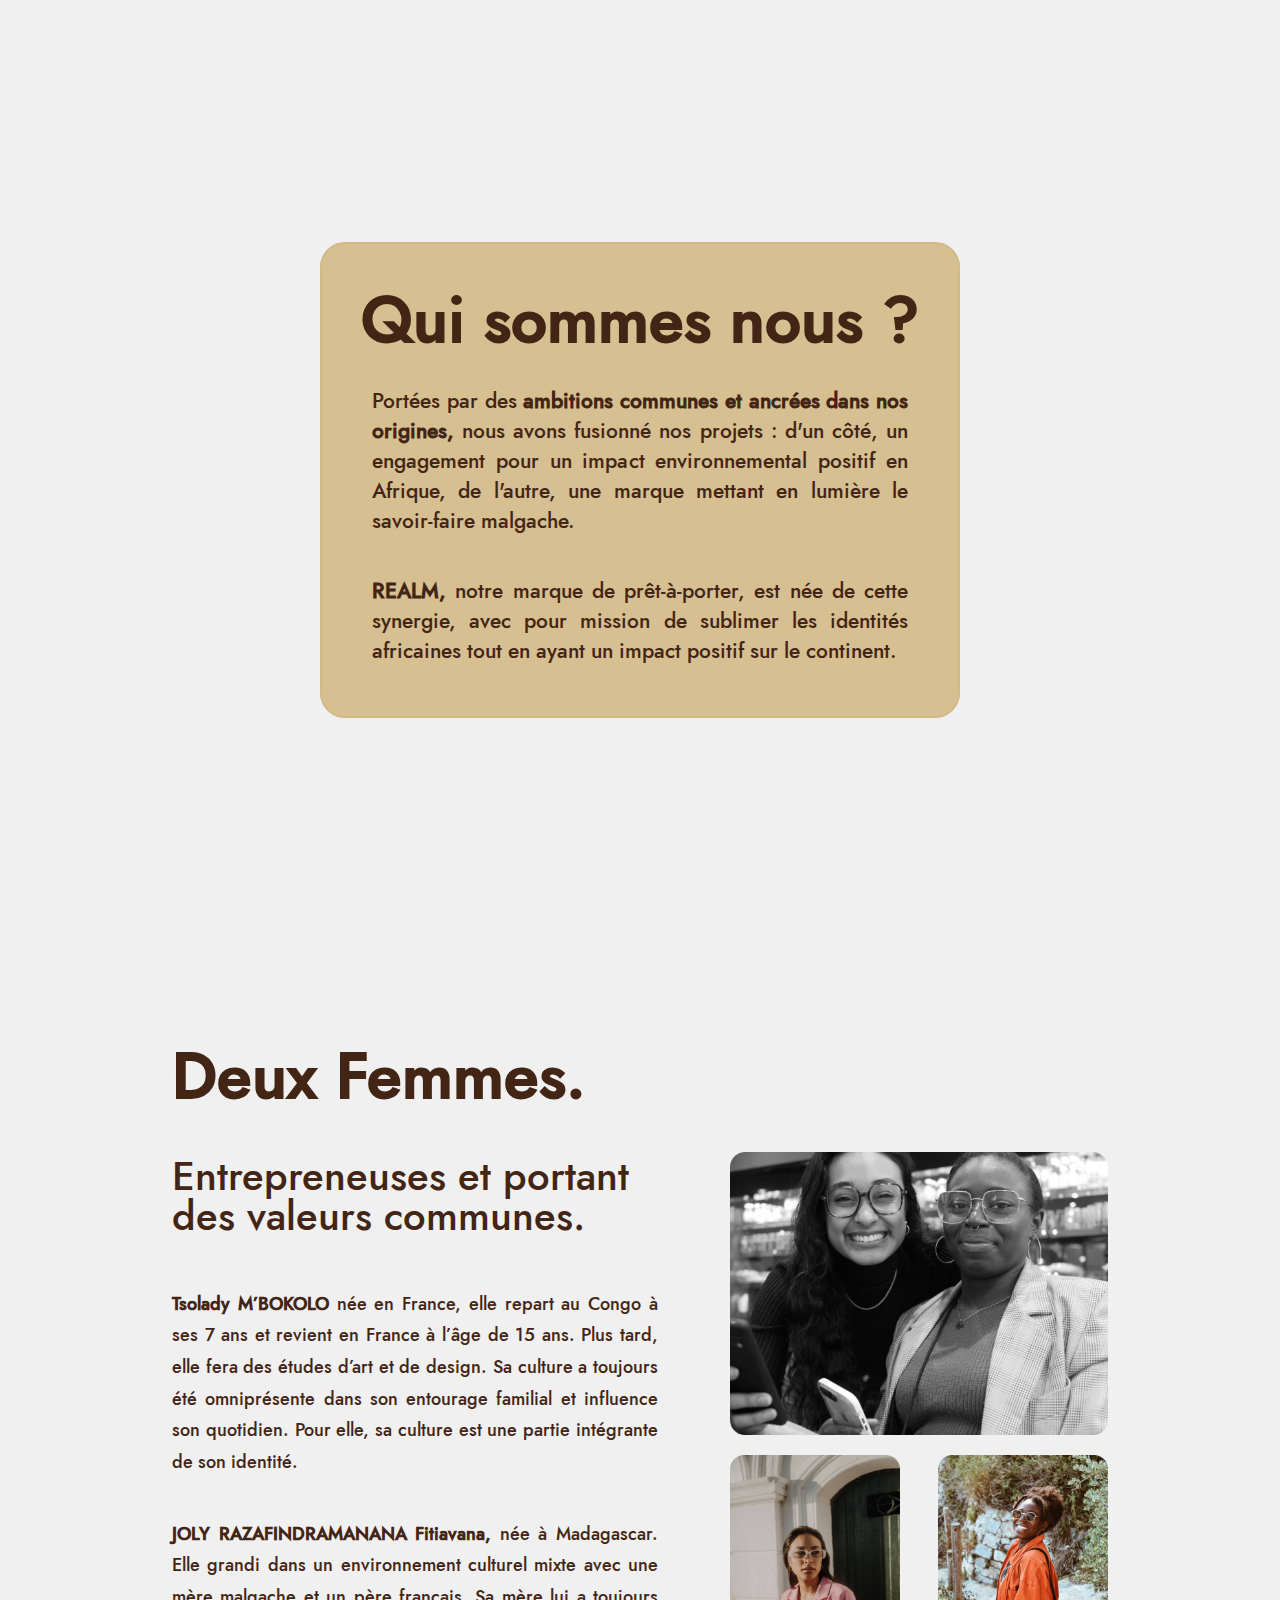
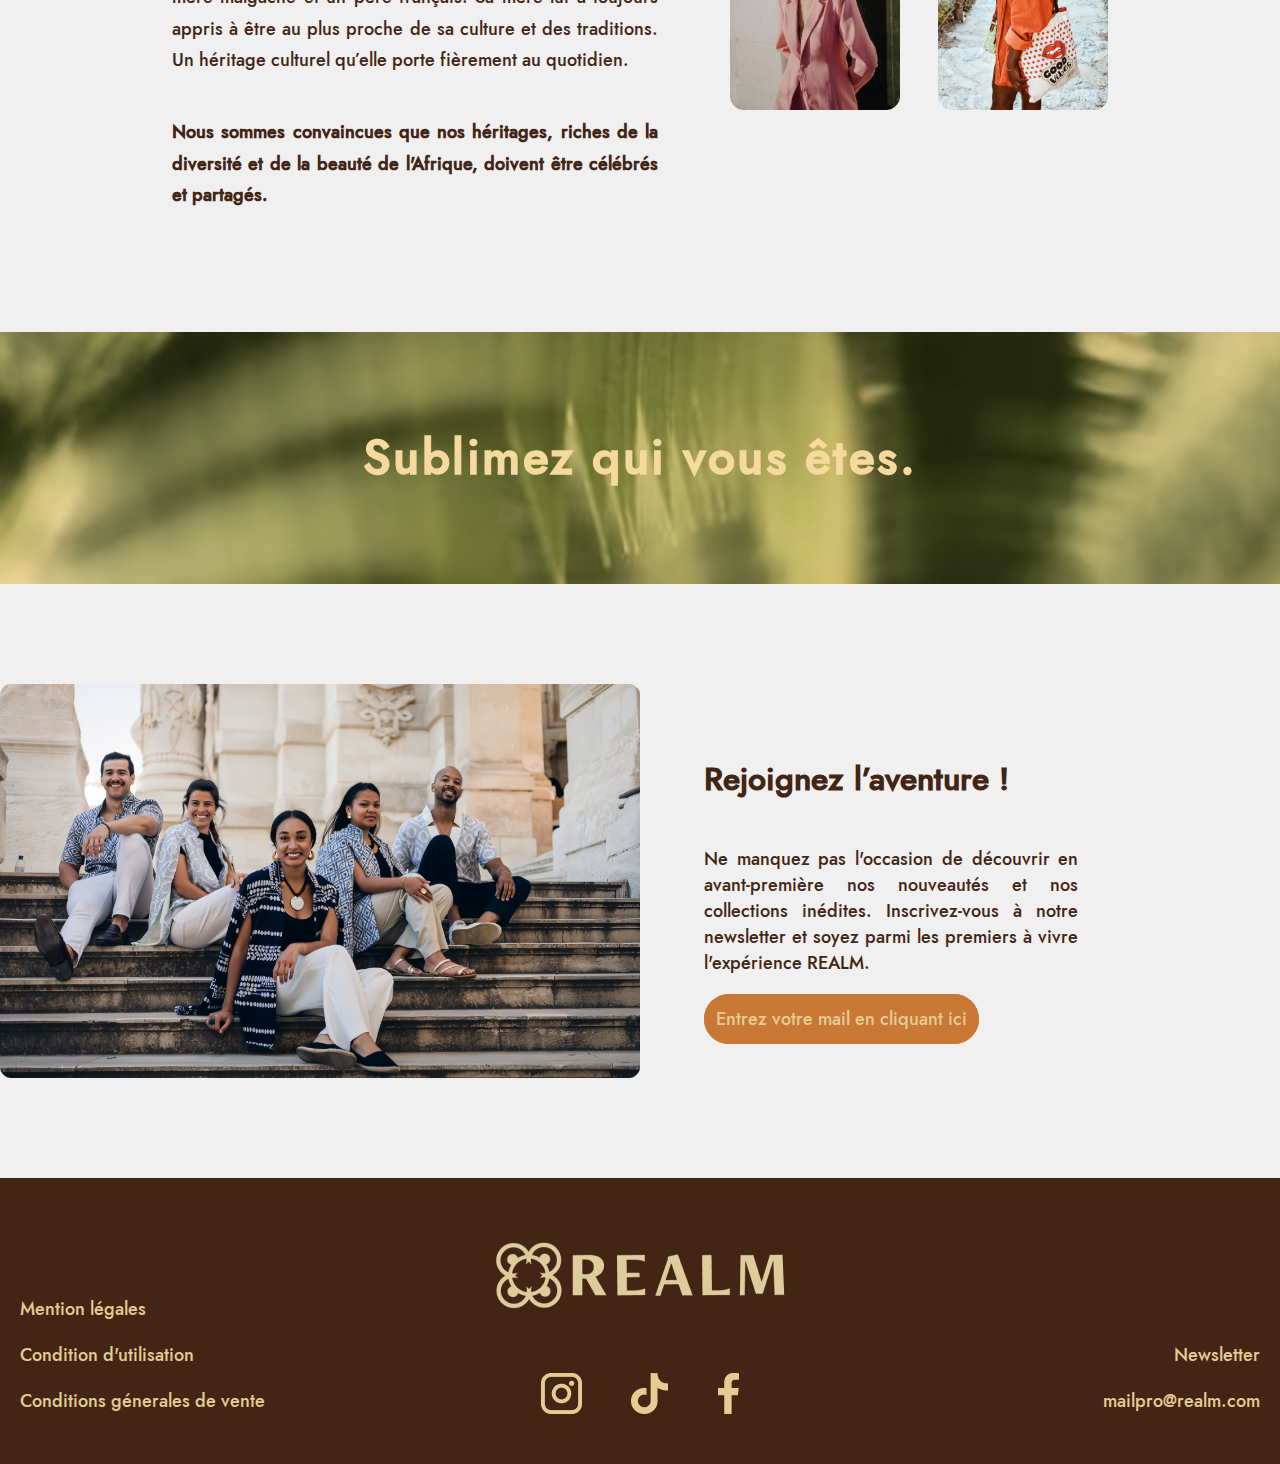
==== commit 54dd6fe9: "fix erreur ortho" ====
--- a/index.html
+++ b/index.html
@@ -28,7 +28,7 @@
     <div class="liens">
         <div class="top_ctn">
             <h1 class="titre2">Portez fièrement vos racines.</h1>
-            <p>Sublimer les inflluences et les cultures <br> africaines à travers votre style.</p>
+            <p>Sublimer les influences et les cultures <br> africaines à travers votre style.</p>
             <div class="button_header">
                 <button id="intro_btn" onclick="scrollToSection('join-section');">Ne râtez pas le lancement !</button>
             </div>
@@ -126,7 +126,7 @@
         <div class="scroll-wrapper">
             <div class="size">
                 <div class="align">
-                    <p class="custom-class">élégance</p>
+                    <p class="custom-class">élégante</p>
                     <div class="defilement-img-ctn">
                         <img class="defilement-img" src="assets/img/new/logo-petit.png" alt="">
                     </div>
@@ -165,7 +165,14 @@
                     </div>
                 </div>
                 <div class="align">
-                    <p class="custom-class">élégance </p>
+                    <p class="custom-class">unique </p>
+                    <div class="defilement-img-ctn">
+
+                        <img class="defilement-img" src="assets/img/new/logo-petit.png" alt="">
+                    </div>
+                </div>
+                <div class="align">
+                    <p class="custom-class">élégante</p>
                     <div class="defilement-img-ctn">
                         <img class="defilement-img" src="assets/img/new/logo-petit.png" alt="">
                     </div>
@@ -200,6 +207,13 @@
                 </div>
                 <div class="align">
                     <p class="custom-class">identité </p>
+                    <div class="defilement-img-ctn">
+
+                        <img class="defilement-img" src="assets/img/new/logo-petit.png" alt="">
+                    </div>
+                </div>
+                <div class="align">
+                    <p class="custom-class">unique </p>
                     <div class="defilement-img-ctn">
 
                         <img class="defilement-img" src="assets/img/new/logo-petit.png" alt="">
--- a/css/style.css
+++ b/css/style.css
@@ -847,9 +847,11 @@
   }
 
   .join-text {
-    width: 100%;
+    width: 90%;
     display: flex;
     align-items: center;
+    padding: 0 10px;
+    
   }
 
   .button_join {
@@ -872,6 +874,8 @@
     justify-content: center;
     align-items: center;
     padding: 0;
+    margin: 20px 0;
+
   }
 
   .fiti-text {
@@ -880,6 +884,7 @@
     flex-direction: column;
     justify-content: center;
     align-items: center;
+    margin: 20px 0;
   }
 
   .titre1_inspi {
@@ -926,6 +931,7 @@
 
   .titre1_qui {
     font-size: 5vh;
+    padding: 10px;
   }
 
   .text_qui {
@@ -988,8 +994,65 @@
     left: 0 ;  }
 
     .explain {
-     height: 60vh;
+     height: 50vh;
     }
 
-
-}
+    .experience-title {
+      font-size: 6vh;
+    }
+
+    .exp_text {
+      font-size: 2vh;
+      width: 100%;
+    }
+
+    .ctn_plz_work {
+      width: 100%;
+      padding: 10px;
+    }
+
+    .realm {
+    height: 50vh;
+    }
+
+    .realm_text {
+      font-size: 1.9vh;
+      width: 90%;
+      padding: 10px;
+      margin: 0;
+
+    }
+
+    .text_realm {
+    width: 100%;
+    letter-spacing: 1.2;
+  }
+
+  .explain-text p{
+    font-size: 1.5vh;
+    width: 100%;
+  }
+
+  .liens {
+    width: 100%;
+    height: 50vh;
+  }
+
+  #intro_btn {
+    font-size: 1.5vh;
+    padding: 10px 20px;
+  }
+
+  .liens p {
+    font-size: 1.5vh;
+    width: 100%;
+  }
+
+  header {
+  display: none;
+  }
+
+  footer {
+    display: none;
+  }
+}
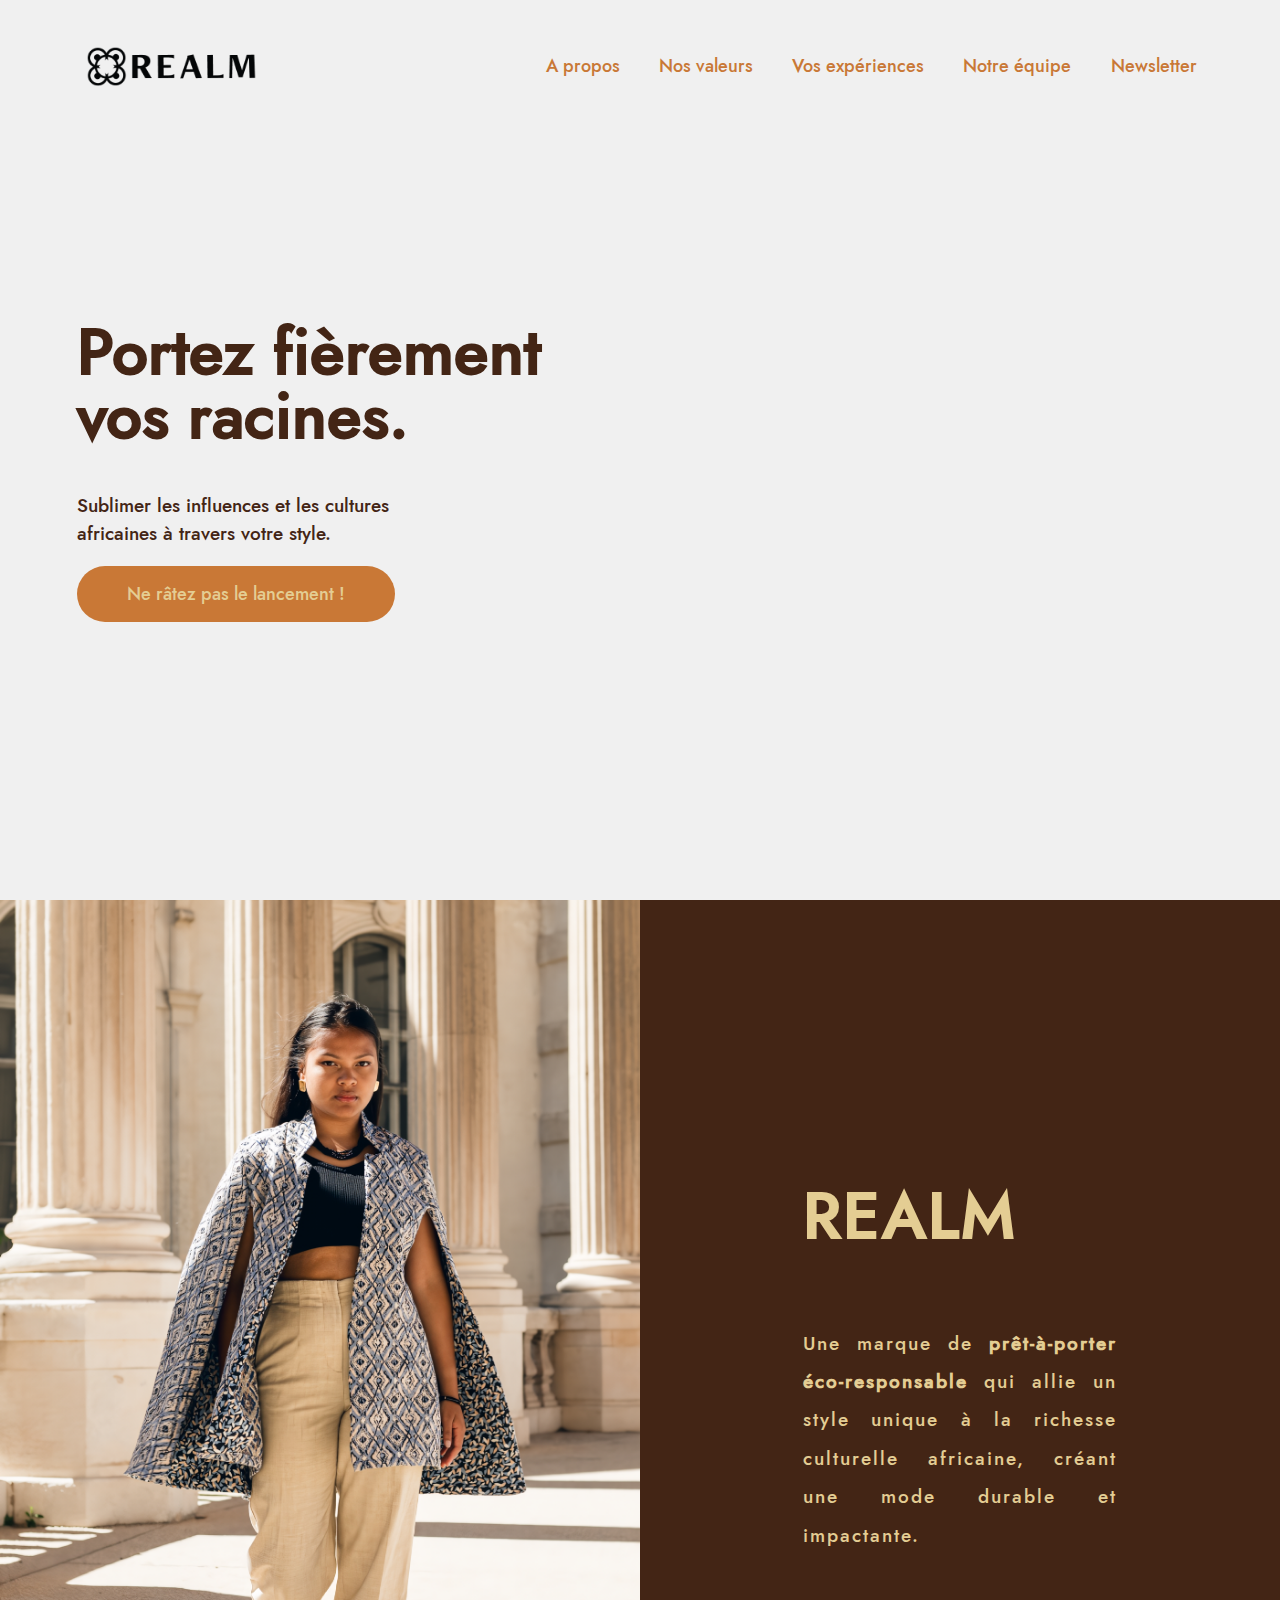
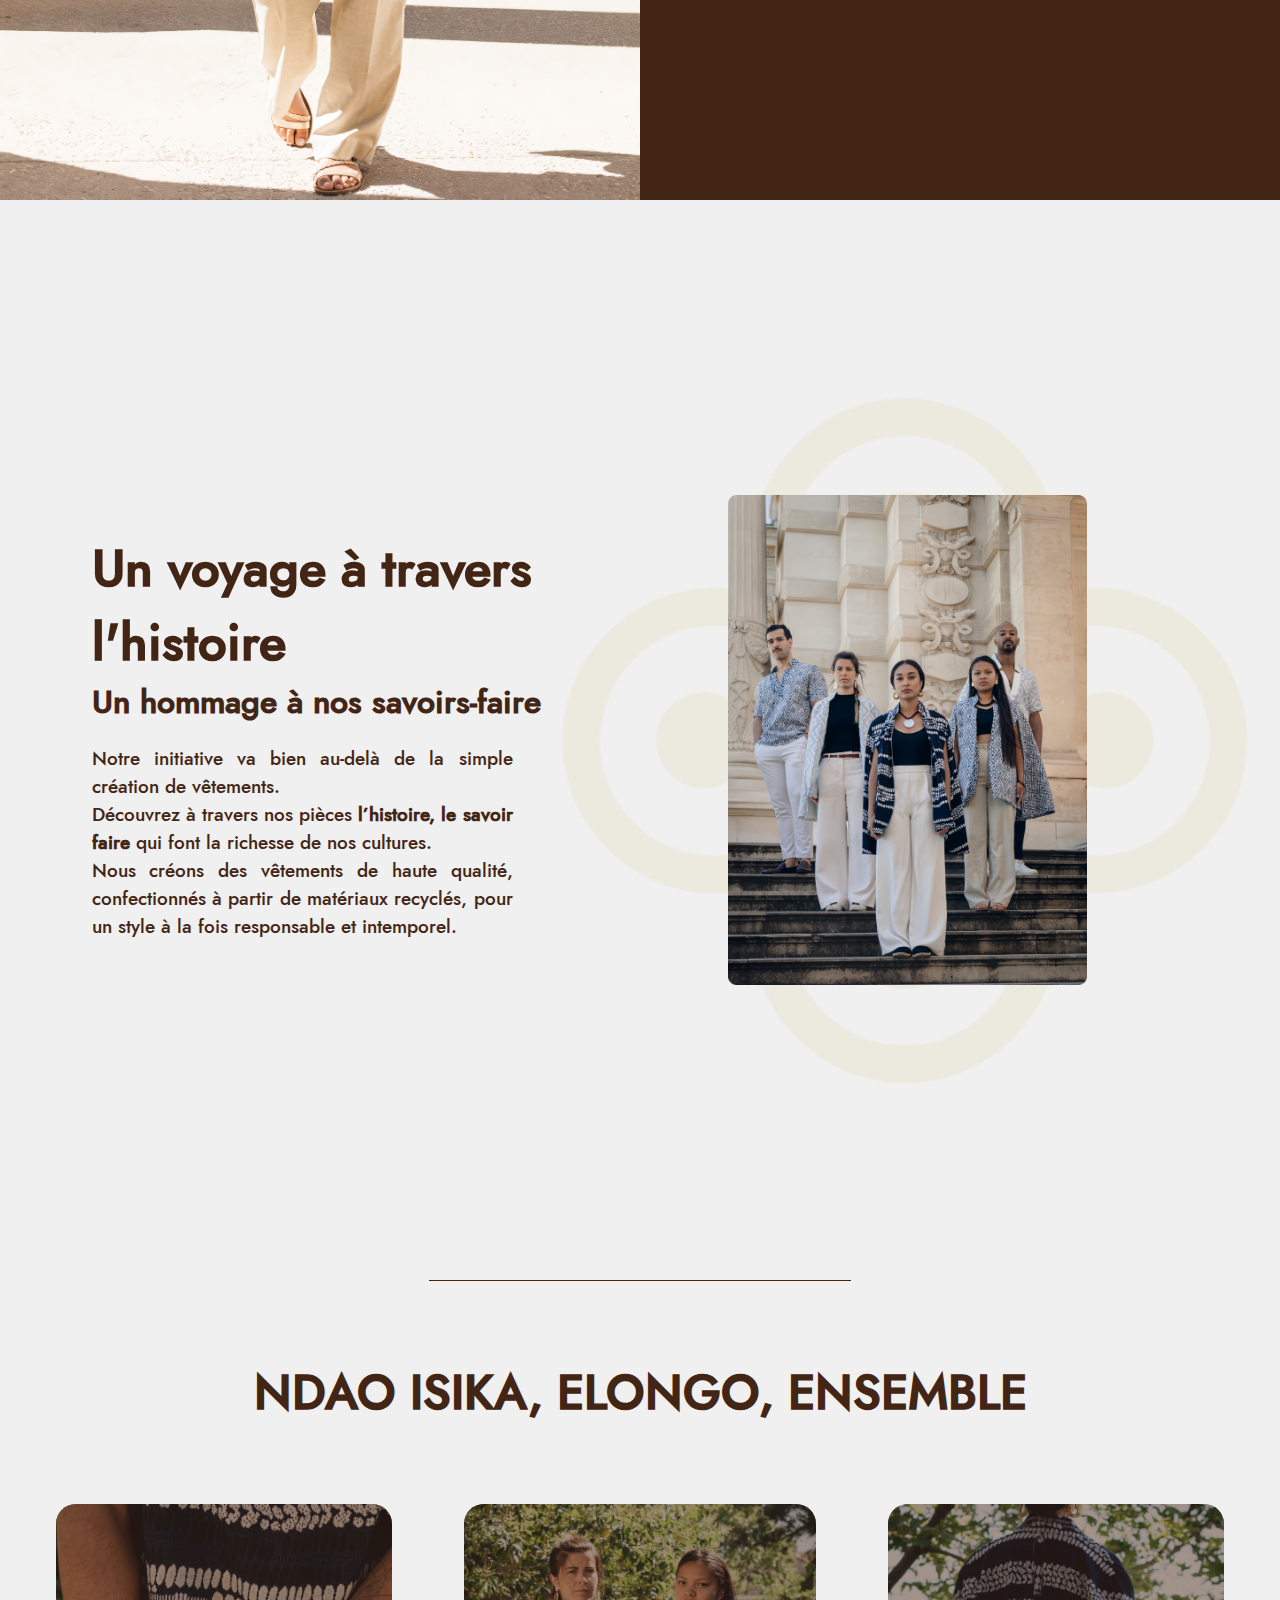
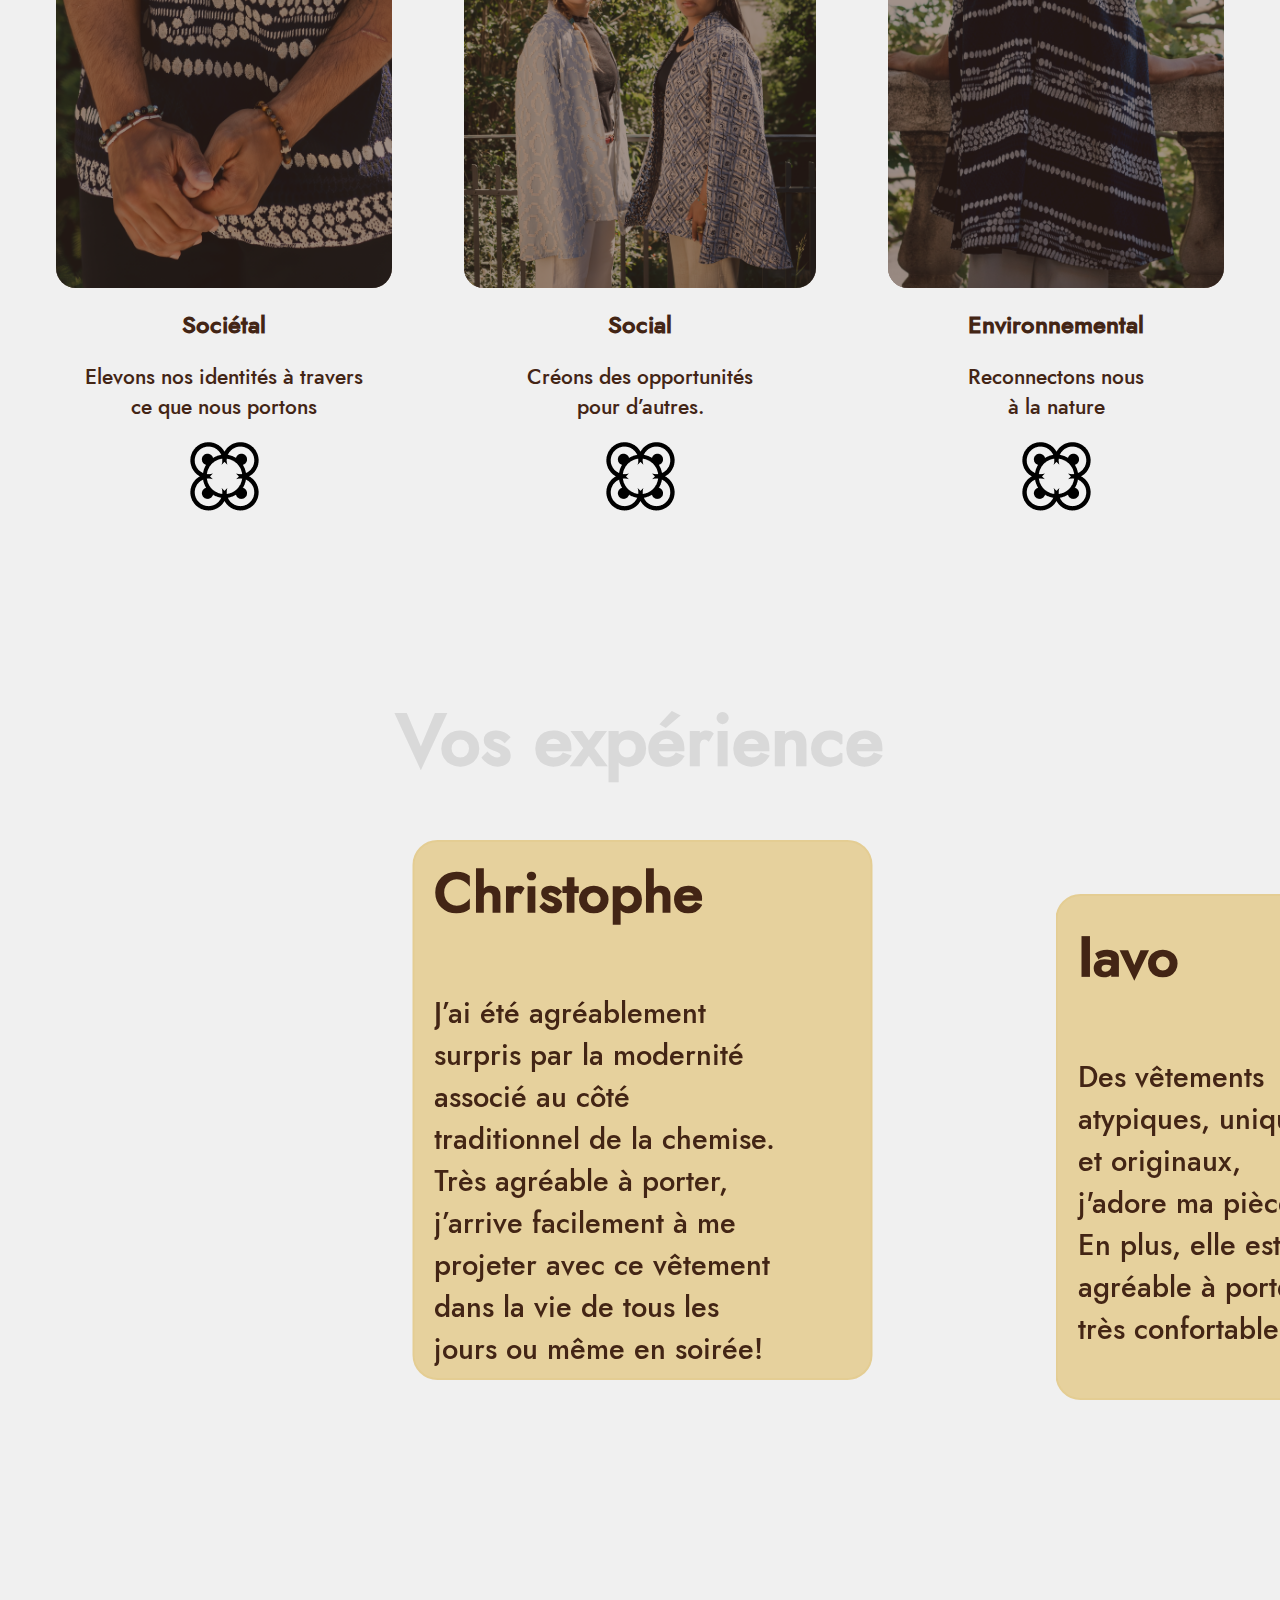
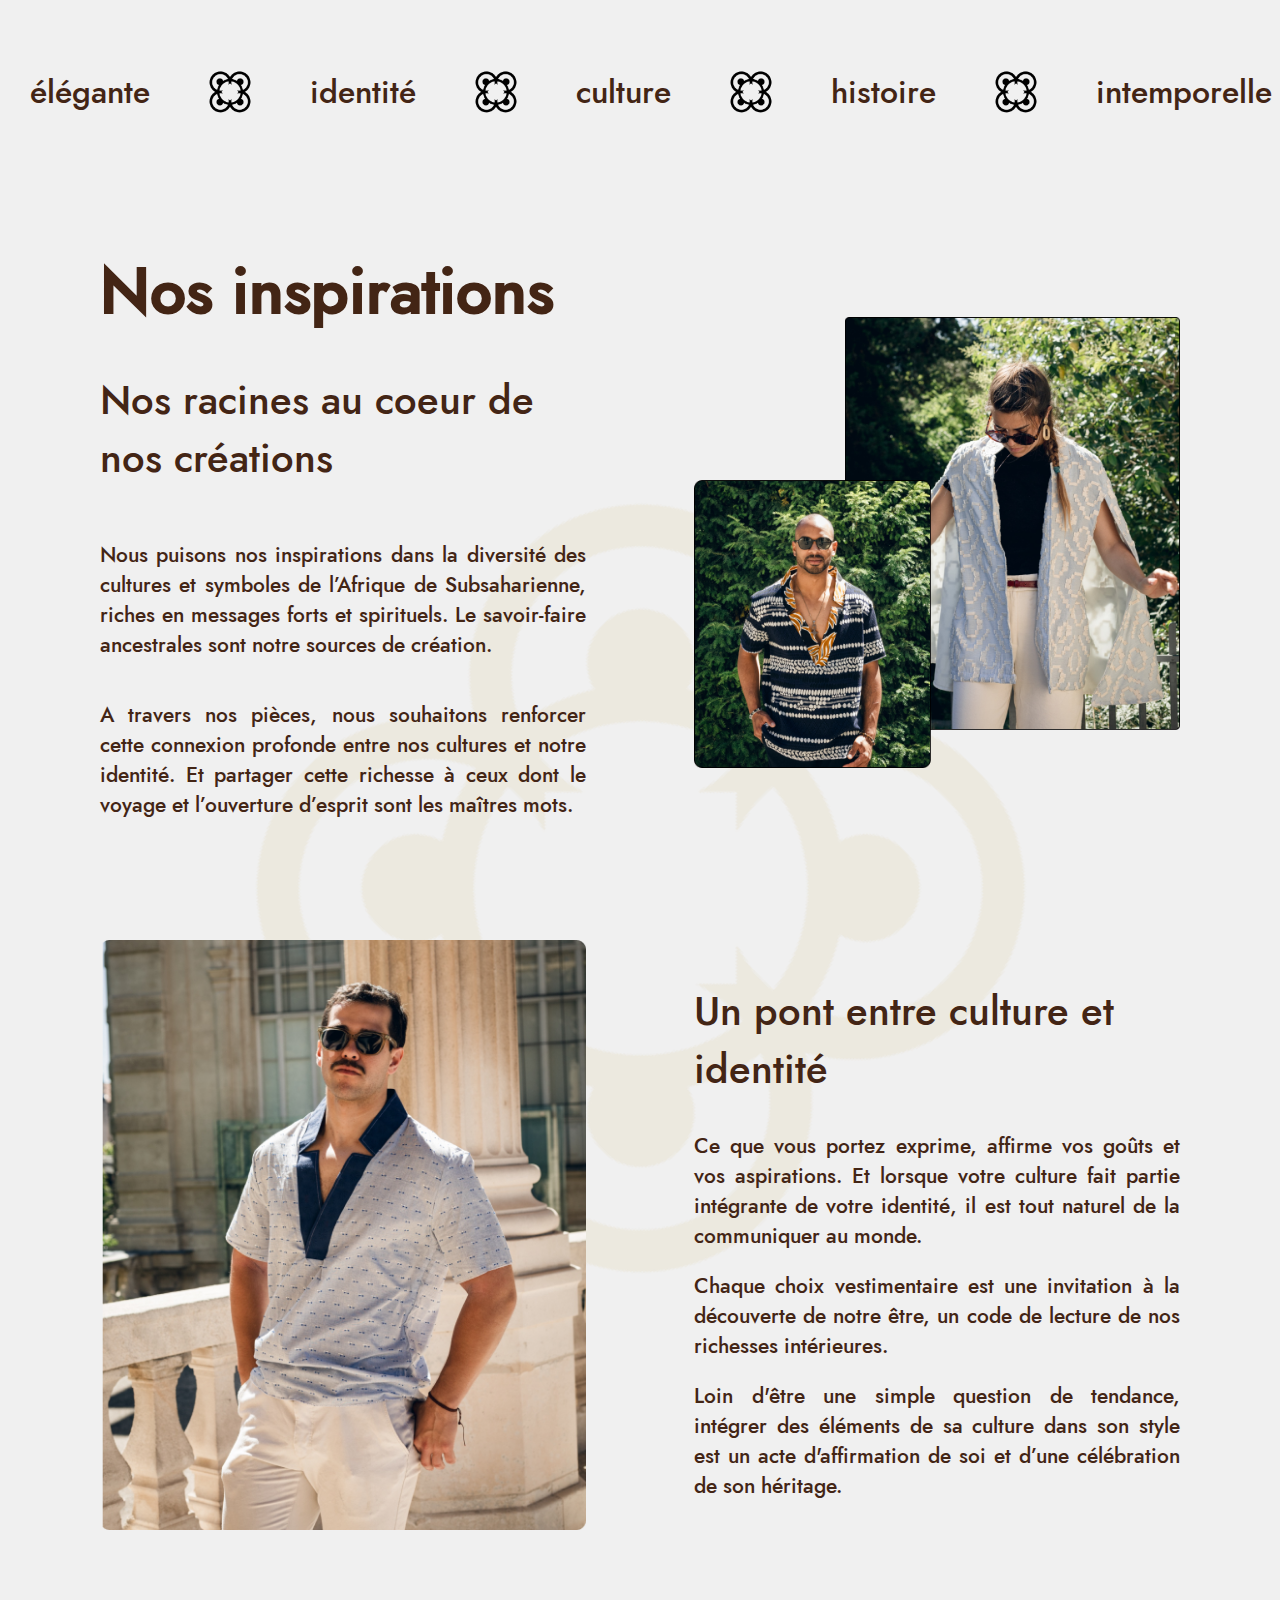
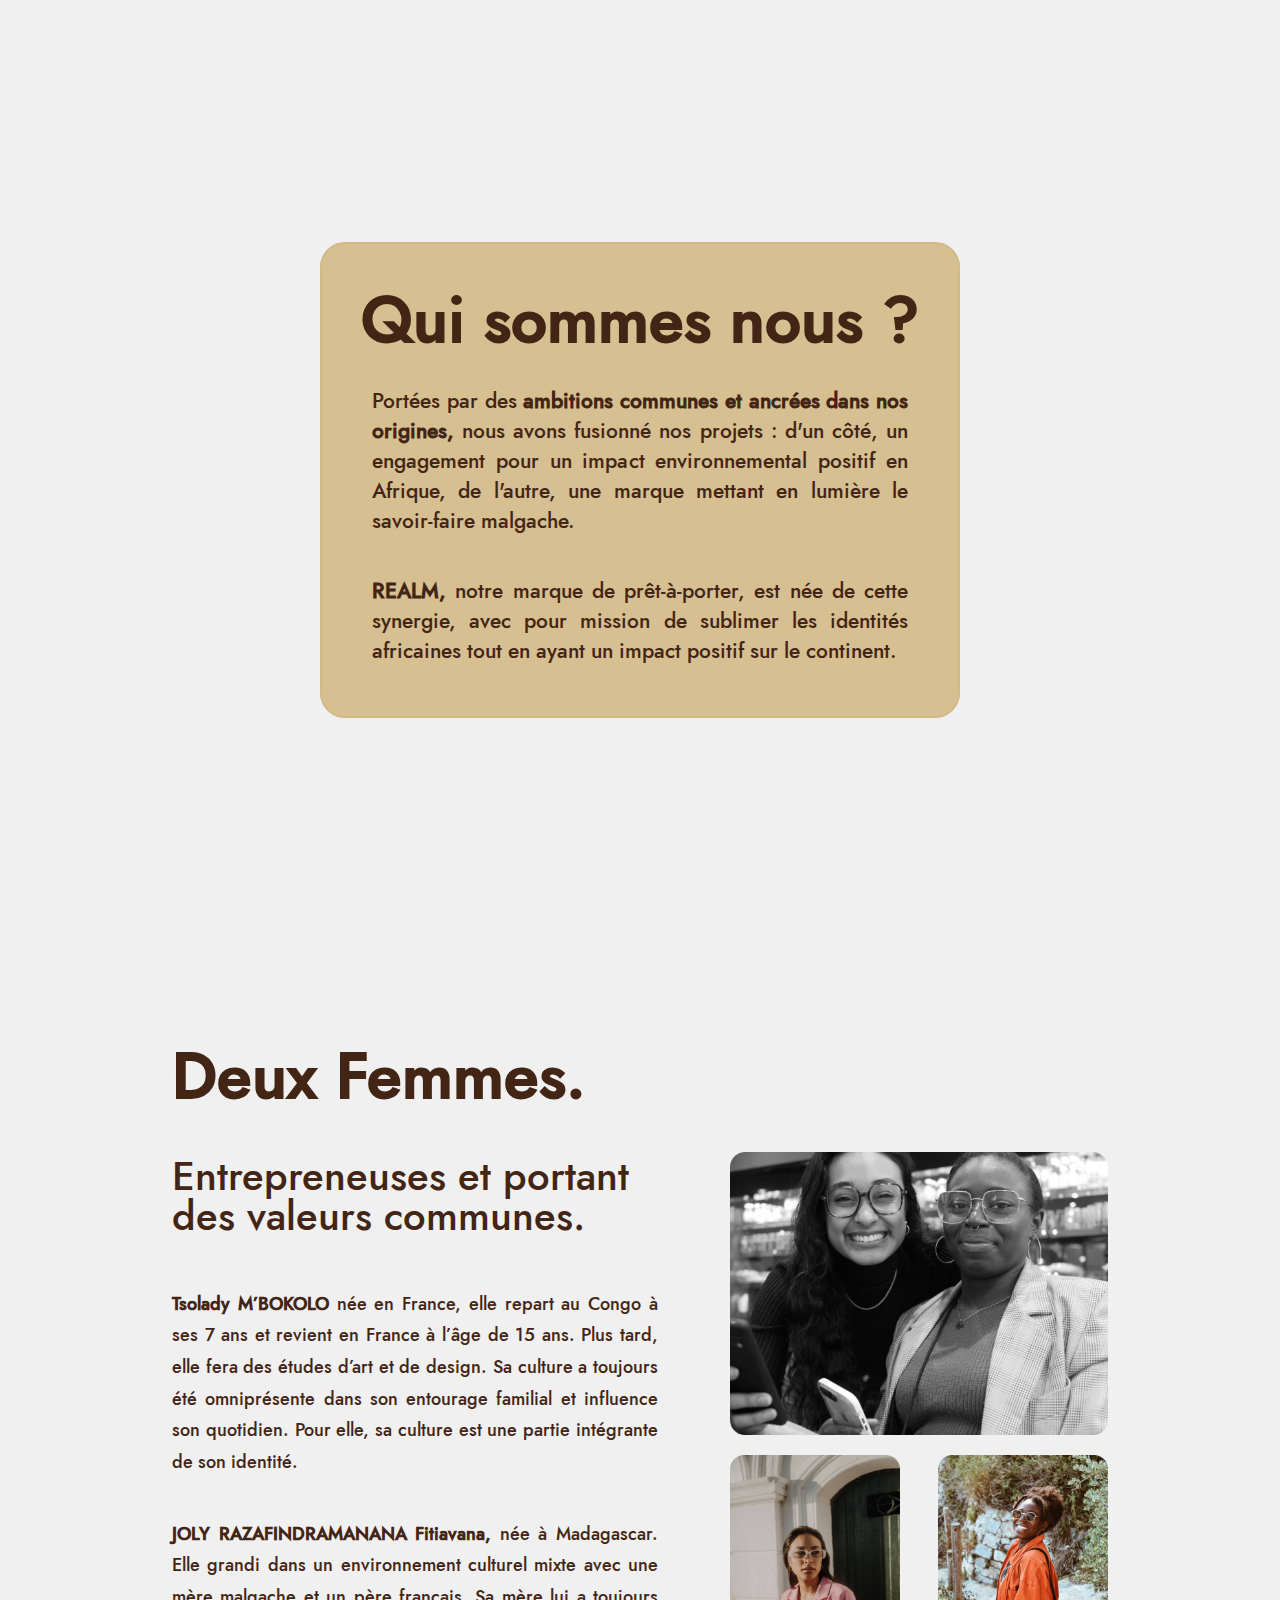
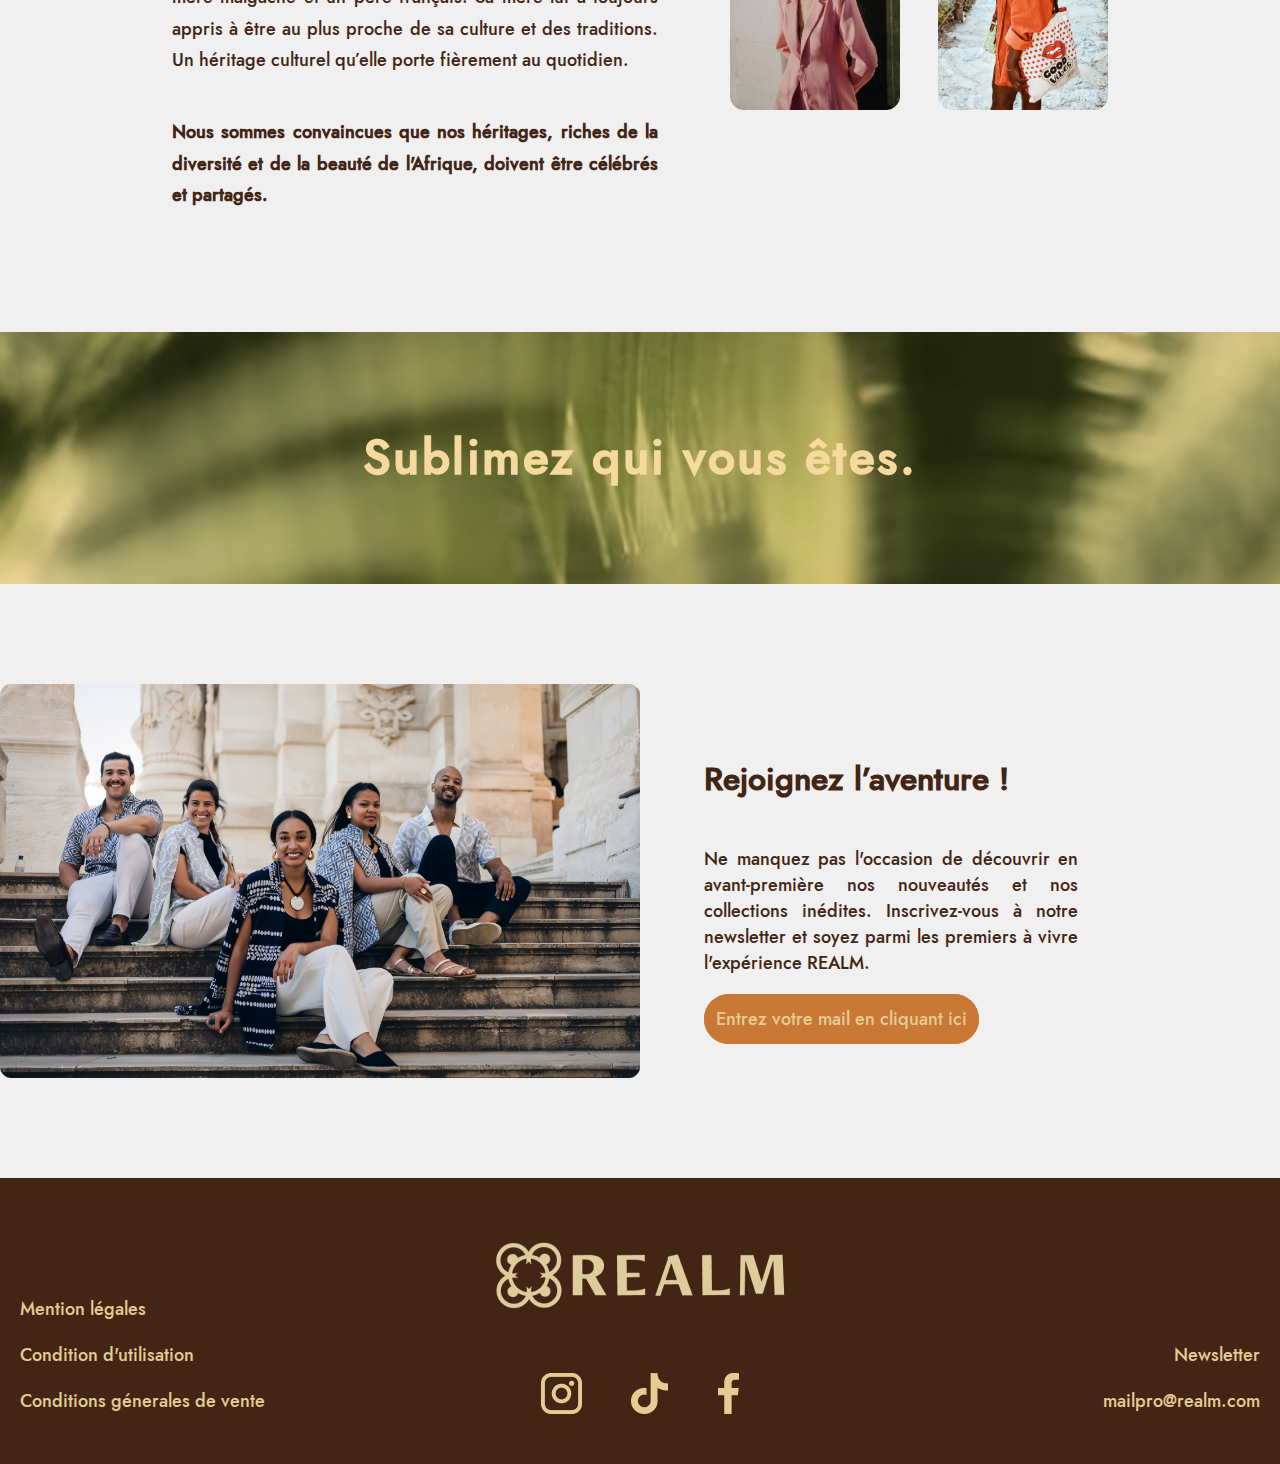
==== commit b9f0a426: "fix phone version" ====
--- a/index.html
+++ b/index.html
@@ -74,7 +74,7 @@
                 </div>
                 <h2 class="valeur_title1">Sociétal</h2>
                 <p class="valeur_txt">Elevons nos identités à travers <br>ce que nous portons</p>
-                <img src="assets/img/Vector.png" alt="">
+                <img id="vector" src="assets/img/Vector.png" alt="">
             </div>
             <div class="second">
                 <div class="bg_color">
@@ -82,7 +82,7 @@
                 </div>
                 <h2 class="valeur_title1">Social</h2>
                 <p class="valeur_txt">Créons des opportunités <br> pour d’autres. </p>
-                <img src="assets/img/Vector.png" alt="">
+                <img id="vector" src="assets/img/Vector.png" alt="">
             </div>
             <div class="third">
                 <div class="bg_color">
@@ -90,13 +90,13 @@
                 </div>
                 <h2 class="valeur_title1">Environnemental</h2>
                 <p class="valeur_txt">Reconnectons nous <br> à la nature</p>
-                <img src="assets/img/Vector.png" alt="">
+                <img id="vector" src="assets/img/Vector.png" alt="">
             </div>
         </div>
     </div>
     <div class="experience" id="experience-section">
         <div class="title_ctn">
-            <h1 class="experience-title">Votre expérience</h1>
+            <h1 class="experience-title">Vos expérience</h1>
         </div>
         <div class="experience_wrapper swiper-container">
             <div class="swiper-wrapper">
--- a/css/style.css
+++ b/css/style.css
@@ -13,6 +13,12 @@
   font-family: 'JostMedium';
   margin: 0;
   padding: 0;
+  overflow: -webkit-scrollbar;
+  -webkit-overflow-scrolling: touch;
+}
+
+body::-webkit-scrollbar {
+  display: none;
 }
 
 .header {
@@ -804,6 +810,10 @@
     font-size: 1.1em;
   }
 
+  .qui {
+    height: 60%;
+  }
+
   .titre2_fiti {
     font-size: 2em;
   }
@@ -835,10 +845,15 @@
     display: flex;
     flex-direction: column;
     justify-content: center;
+    align-items: center;
   }
 
   .join-text-ctn {
     width: 100%;
+    display: flex;
+    flex-direction: column;
+    justify-content: center;
+    align-items: center;
   }
 
   .titre1_join {
@@ -847,11 +862,15 @@
   }
 
   .join-text {
-    width: 90%;
+    width: 80%;
     display: flex;
     align-items: center;
-    padding: 0 10px;
+    padding: 0 25px;
     
+  }
+
+  .join-img {
+    width: 95%;
   }
 
   .button_join {
@@ -861,11 +880,16 @@
   }
 
   #join_img1 {
-    width: 200%;
+    width: 100%;
   }
 
   .titre1_sublim {
-    font-size: 4vh;
+    font-size: 7vw;
+  }
+
+  #img_intro
+  {
+    width: 50%;
   }
 
   .fiti {
@@ -892,13 +916,14 @@
   }
 
   .titre2_fiti {
-    font-size: 4vh;
-    padding: 0 10px;
+    font-size: 7vw;
+    padding: 0 25px;
   }
 
   .text_fiti {
     font-size: 1em;
-    padding: 0 10px;
+    padding: 0 25px;
+    margin: 10px 0;
   }
 
   .box-qui {
@@ -914,25 +939,33 @@
   }
 
   .header {
-    width: 1%;
+    width: 100%;
+    padding: 0;
+  }
+
+  .logo_header {
+    width: 100%;
+    padding: 10px 0;
   }
 
   .valeur_title1 {
-    font-size: 2vh;
+    font-size: 1.8vh;
   }
 
   .valeur_txt {
-    font-size: 2.3vh;
+    font-size: 2.3vw;
+    width: 102%;
   }
 
   .valeur-title {
-    font-size: 3vh;
+    font-size: 5vw;
   }
 
   .titre1_qui {
-    font-size: 5vh;
+    font-size: 8vw;
     padding: 10px;
   }
+  
 
   .text_qui {
     font-size: 2vh;
@@ -952,19 +985,24 @@
 
   .text_inspi
   {
+    padding: 10px 25px;
+
+
+  }
+
+  .photo1 {
+    background-position-x: center;
+  }
+
+  .titre1_inspi {
+    font-size: 11vw;
     padding: 10px;
 
   }
 
-  .titre1_inspi {
-    font-size: 7vh;
-    padding: 10px;
-
-  }
-
   .titre2_inspi {
-    font-size: 5vh;
-    padding: 10px;
+    font-size: 7vw;
+    padding: 10px 25px;
 
   }
 
@@ -978,6 +1016,8 @@
     justify-content: center;
     align-items: center;
     width: 100%;
+    flex-direction: column-reverse;
+    margin-bottom: 20px;
   }
 
   .inspi {
@@ -998,11 +1038,20 @@
     }
 
     .experience-title {
-      font-size: 6vh;
+      font-size: 10vw;
     }
 
+    .experience {
+      height: 50vh;
+      padding: 0;
+    }
+
+    .ctn_txt_exp {
+      margin-top: 0;
+    }
+
     .exp_text {
-      font-size: 2vh;
+      font-size: 3.5vw;
       width: 100%;
     }
 
@@ -1011,12 +1060,19 @@
       padding: 10px;
     }
 
+   
+
+    .ctn_plz_work {
+      width: 100%;
+      padding: 10px;
+    }
+
     .realm {
     height: 50vh;
     }
 
     .realm_text {
-      font-size: 1.9vh;
+      font-size: 1.7vh;
       width: 90%;
       padding: 10px;
       margin: 0;
@@ -1029,7 +1085,7 @@
   }
 
   .explain-text p{
-    font-size: 1.5vh;
+    font-size: 2.5vw;
     width: 100%;
   }
 
@@ -1048,11 +1104,94 @@
     width: 100%;
   }
 
-  header {
-  display: none;
+ .menu {
+    display: none;
   }
 
   footer {
     display: none;
   }
-}
+
+  .liens
+  {
+    background-position-x: center;
+  }
+
+  .explain {
+    background-image: none;
+  }
+
+  .photo2 {
+    width: 45%;
+  }
+
+  #photo2 {
+    width: 90%;
+  }
+
+  .text_explain_ctn
+  {
+    width: 80%;
+  }
+
+  .box1 {
+    margin: 0;
+  }
+
+  .box1-img {
+    width: 90%;
+    background-image: url(../assets/img/new/bg-realm2.png);
+  }
+
+  .box2-img {
+    width: 60%;
+    background-image: url(../assets/img/new/bg-realm2.png);
+    background-size: 200%;
+    background-position-x: center;
+    background-position-y: center;
+  }
+
+  .inspi {
+  background-image: none;  
+}
+
+#fiti2 {
+display: none;
+}
+
+#mbokolo1 {
+  display: none;
+}
+
+.fiti-img {
+  width: 85%;
+}
+
+#vector {
+  width: 30%;
+}
+
+.first {
+  height: 33vh;
+  display: flex;
+  justify-content: space-evenly;
+  align-items: center;
+
+}
+
+.second {
+  height: 33vh;
+  display: flex;
+  justify-content: space-evenly;
+  align-items: center;
+
+}
+
+.third {
+  height: 33vh;
+  display: flex;
+  justify-content: space-evenly;
+  align-items: center;
+}
+
+}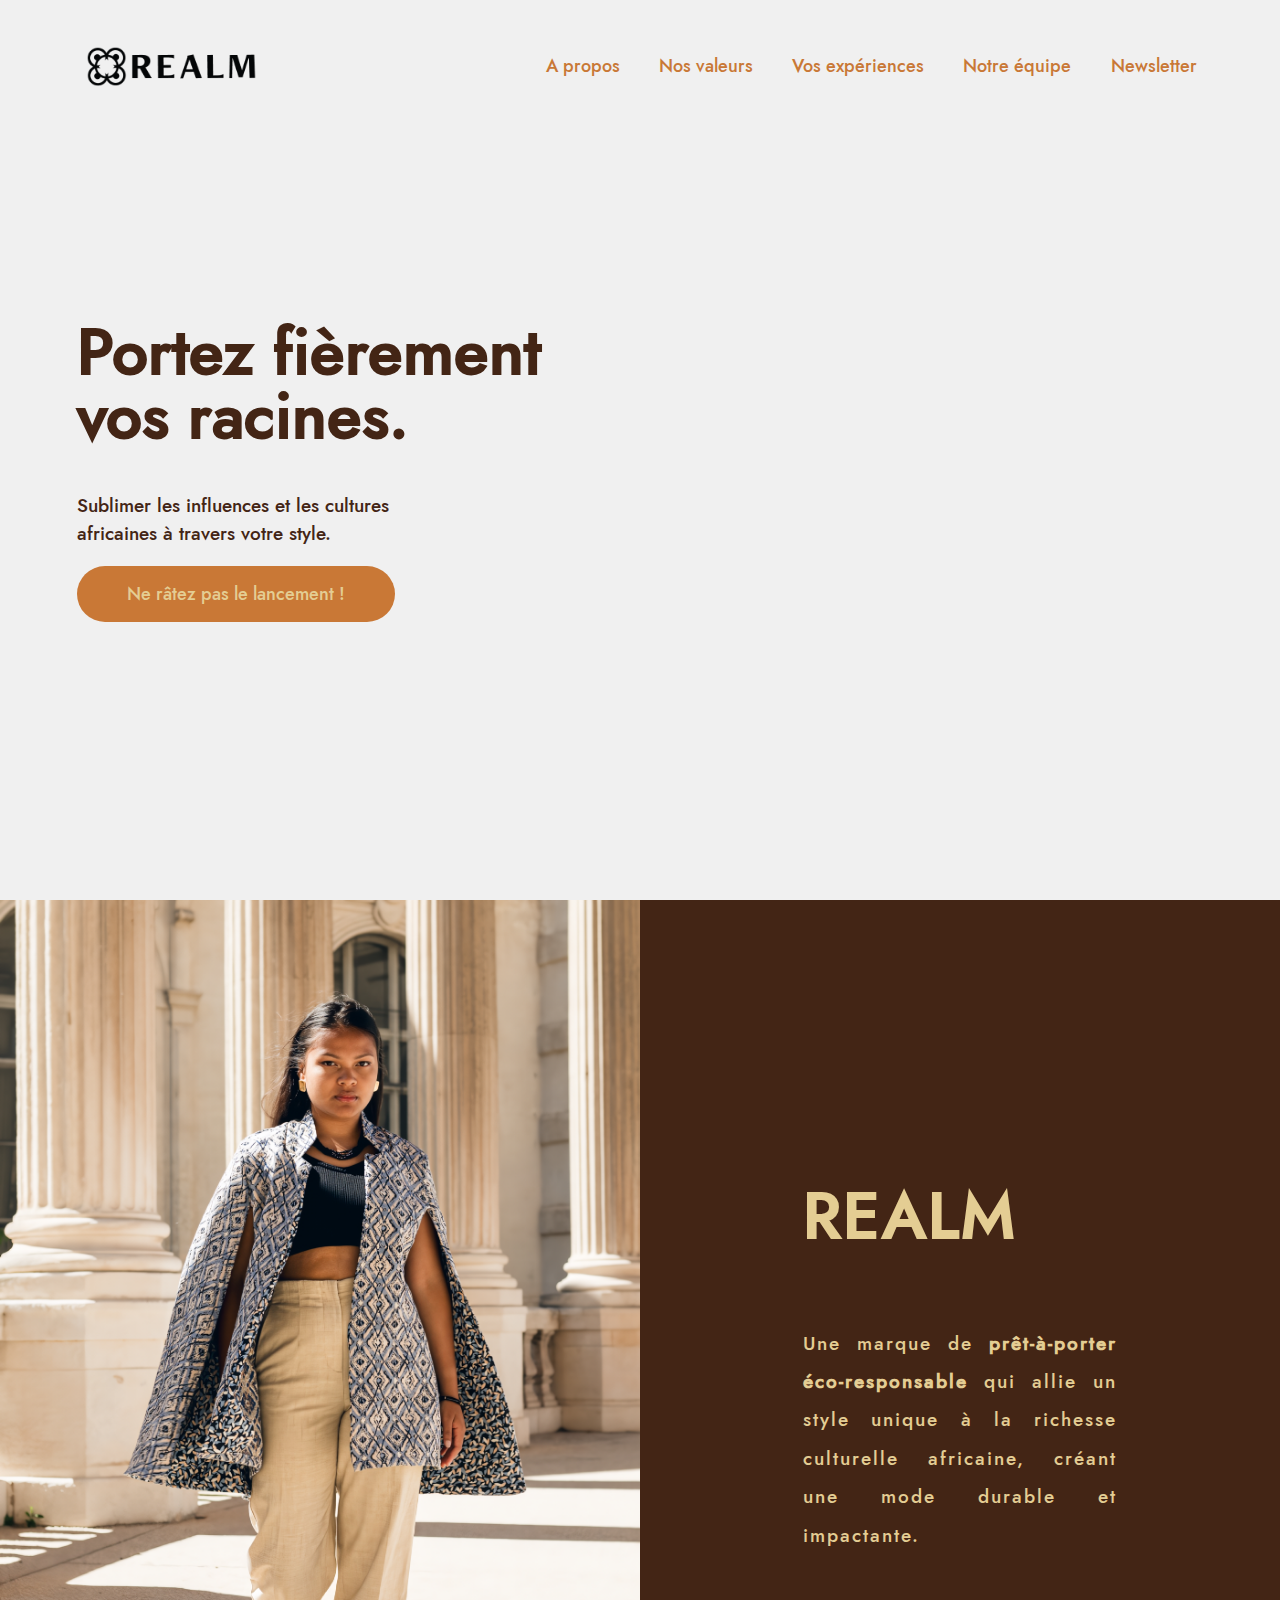
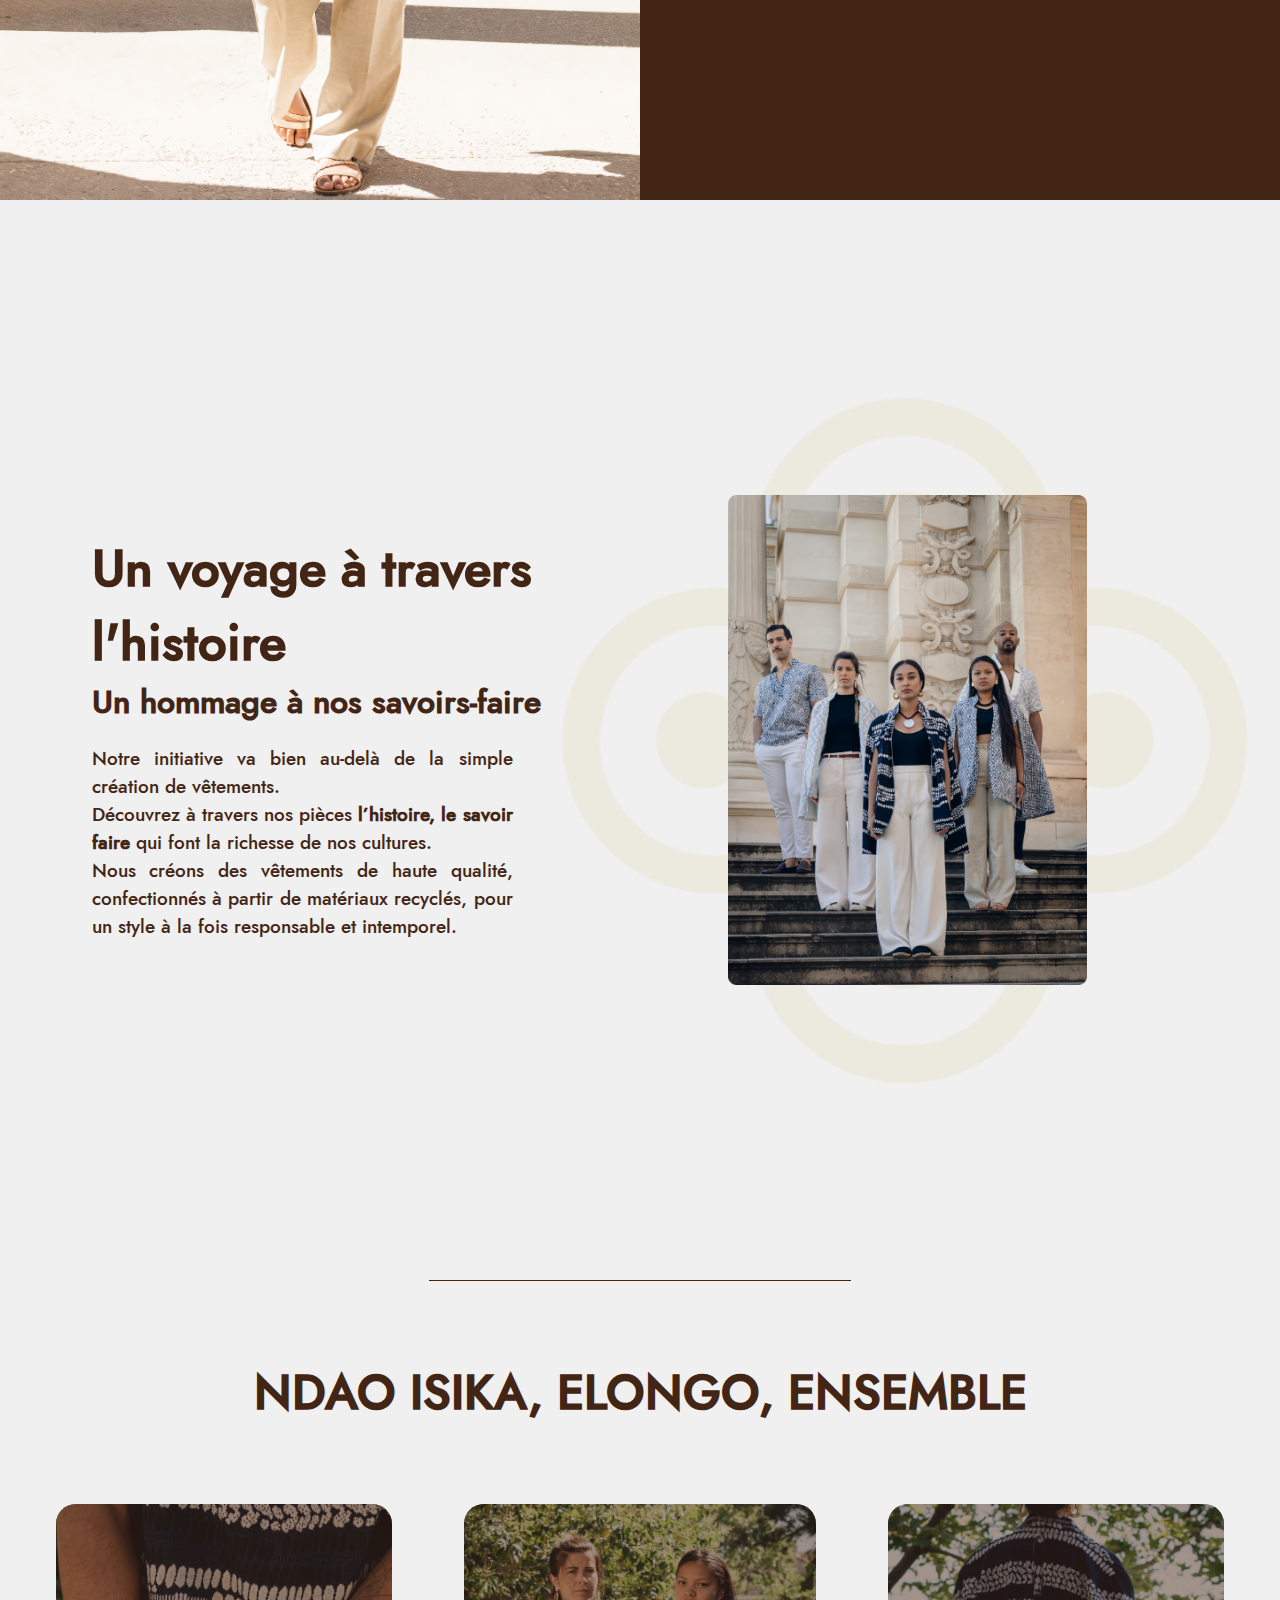
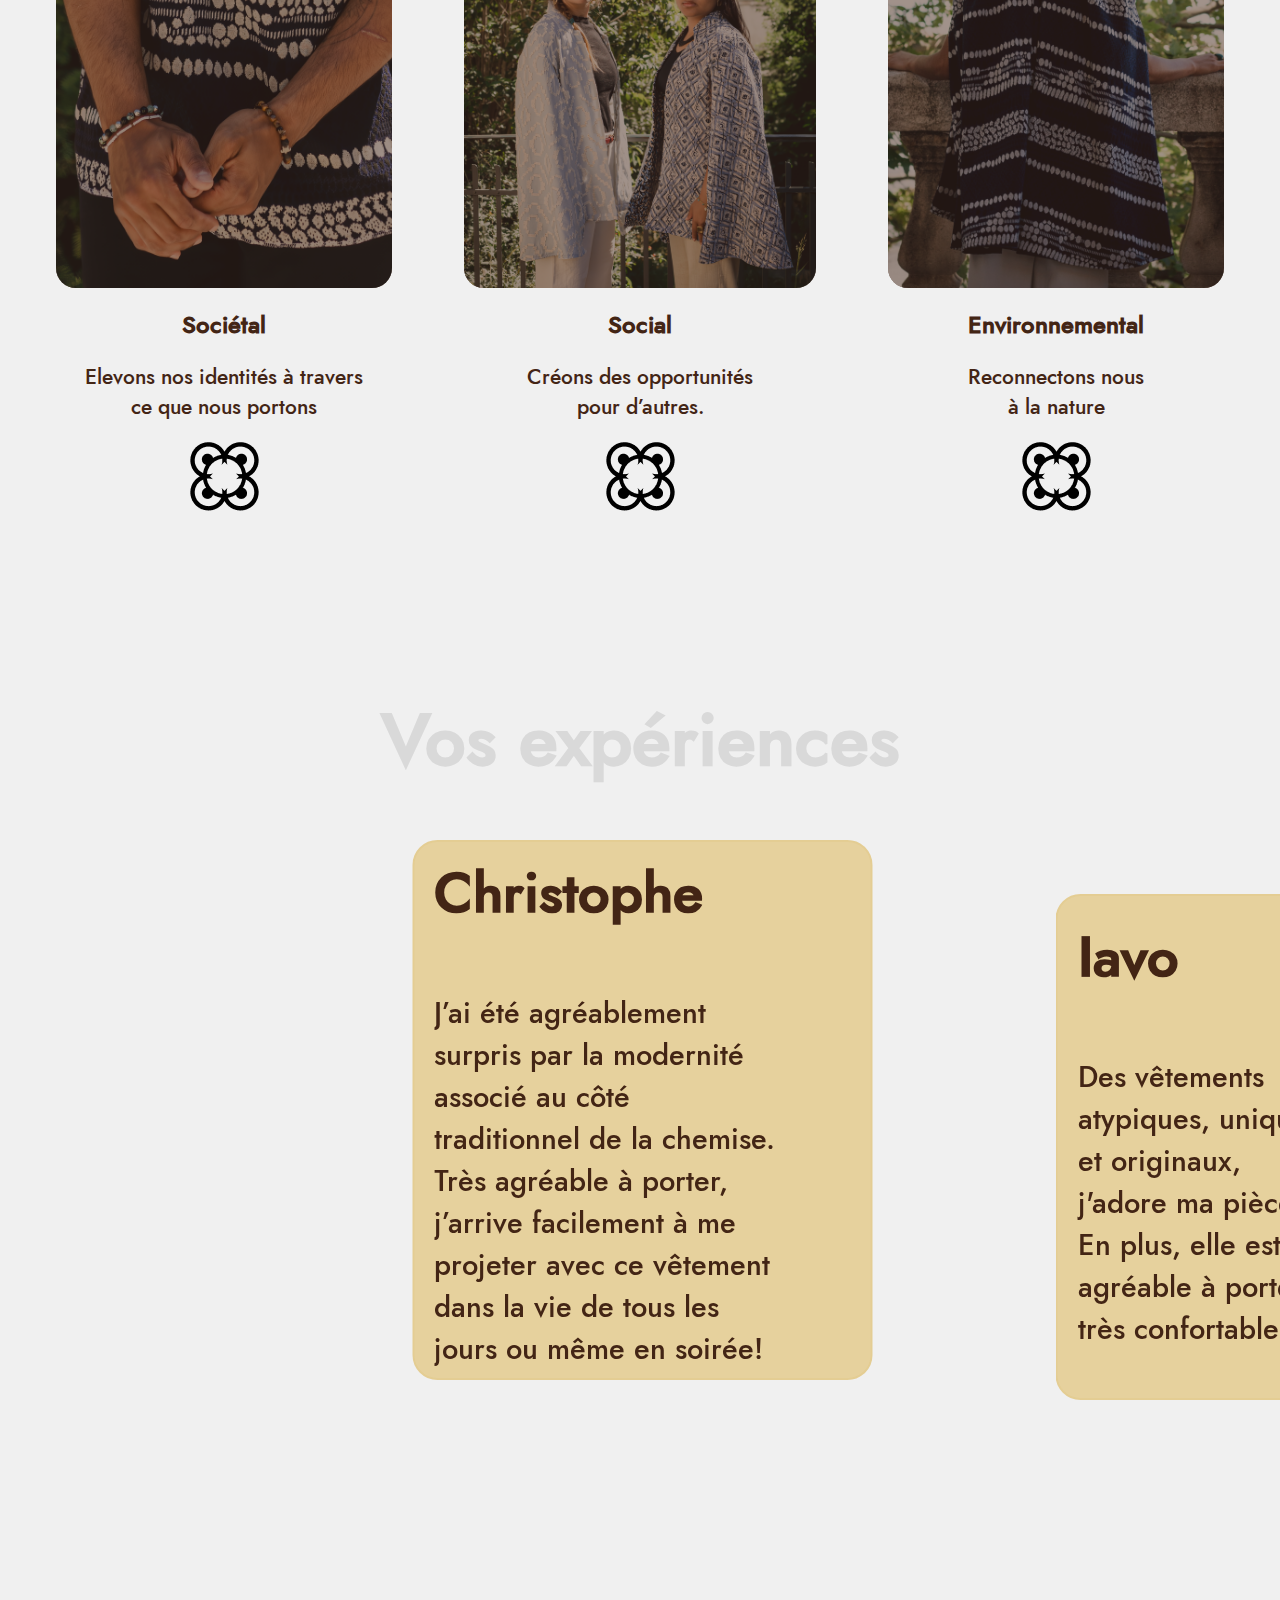
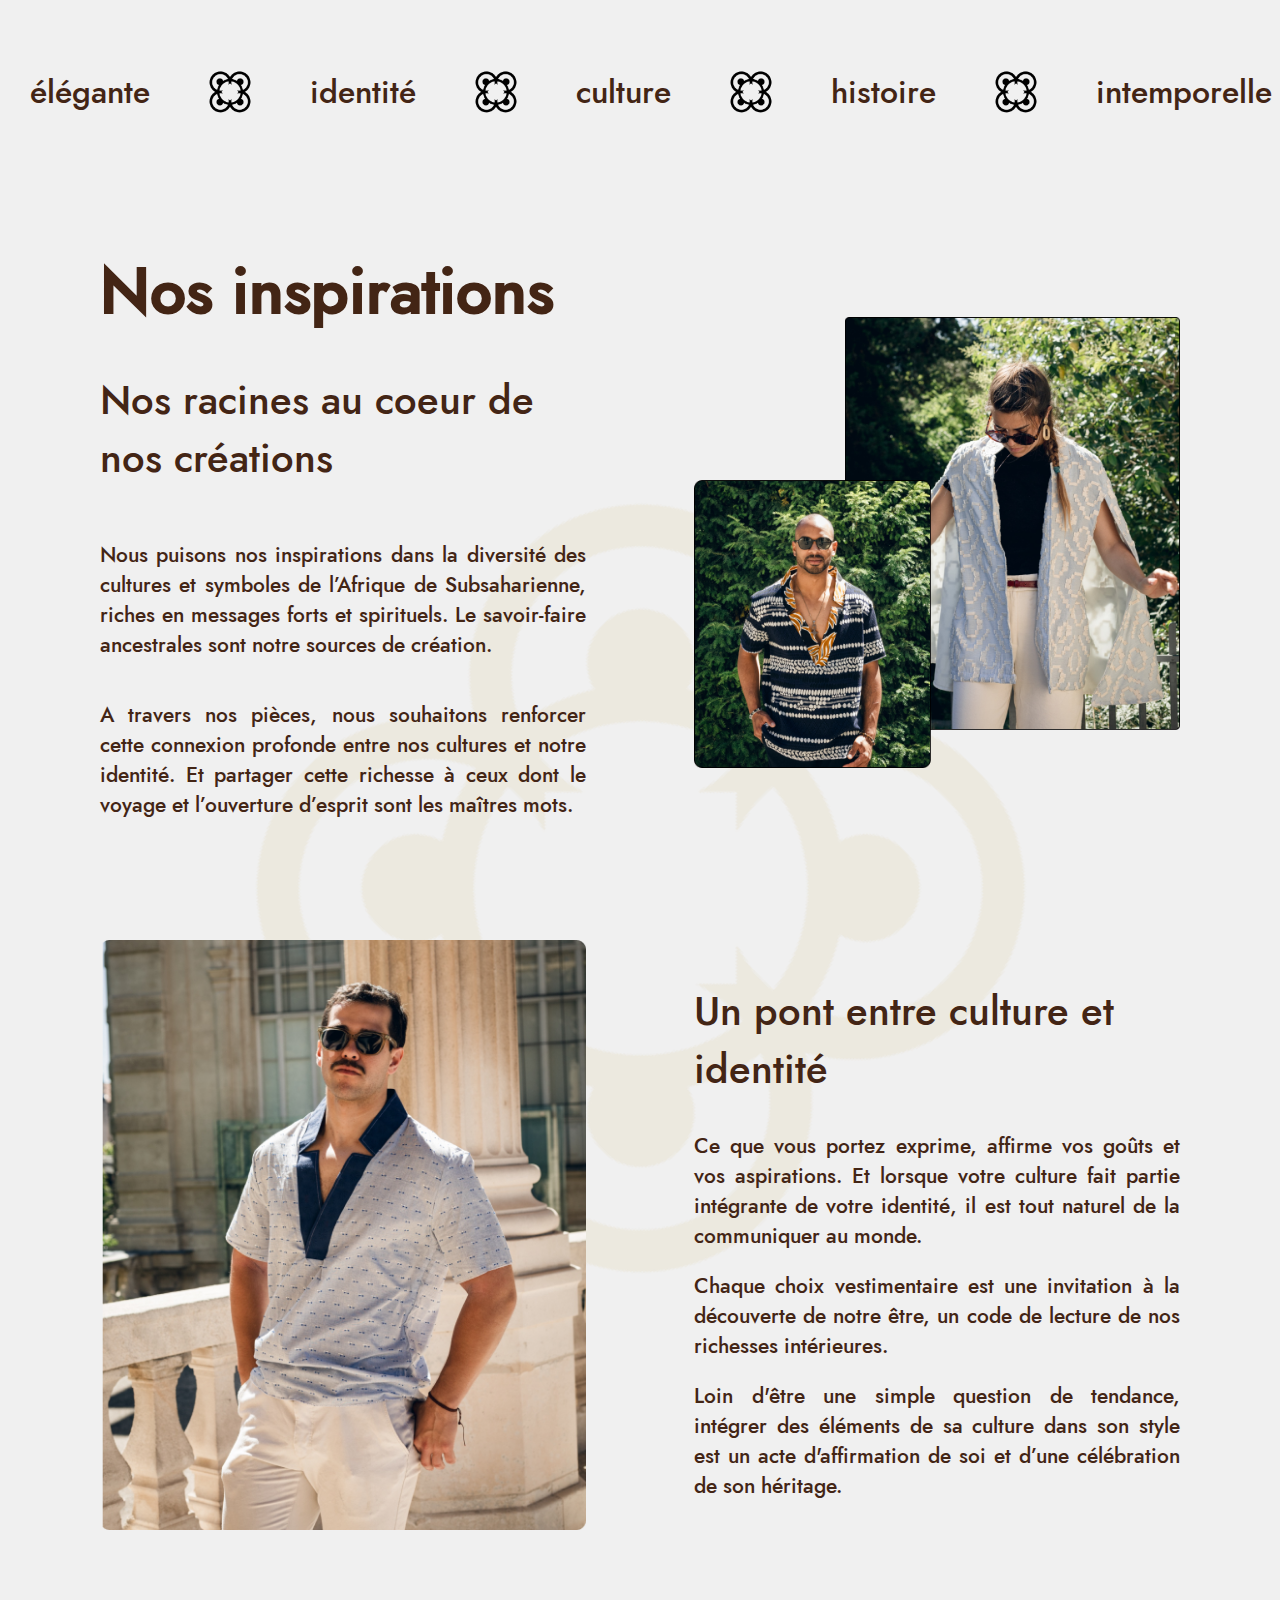
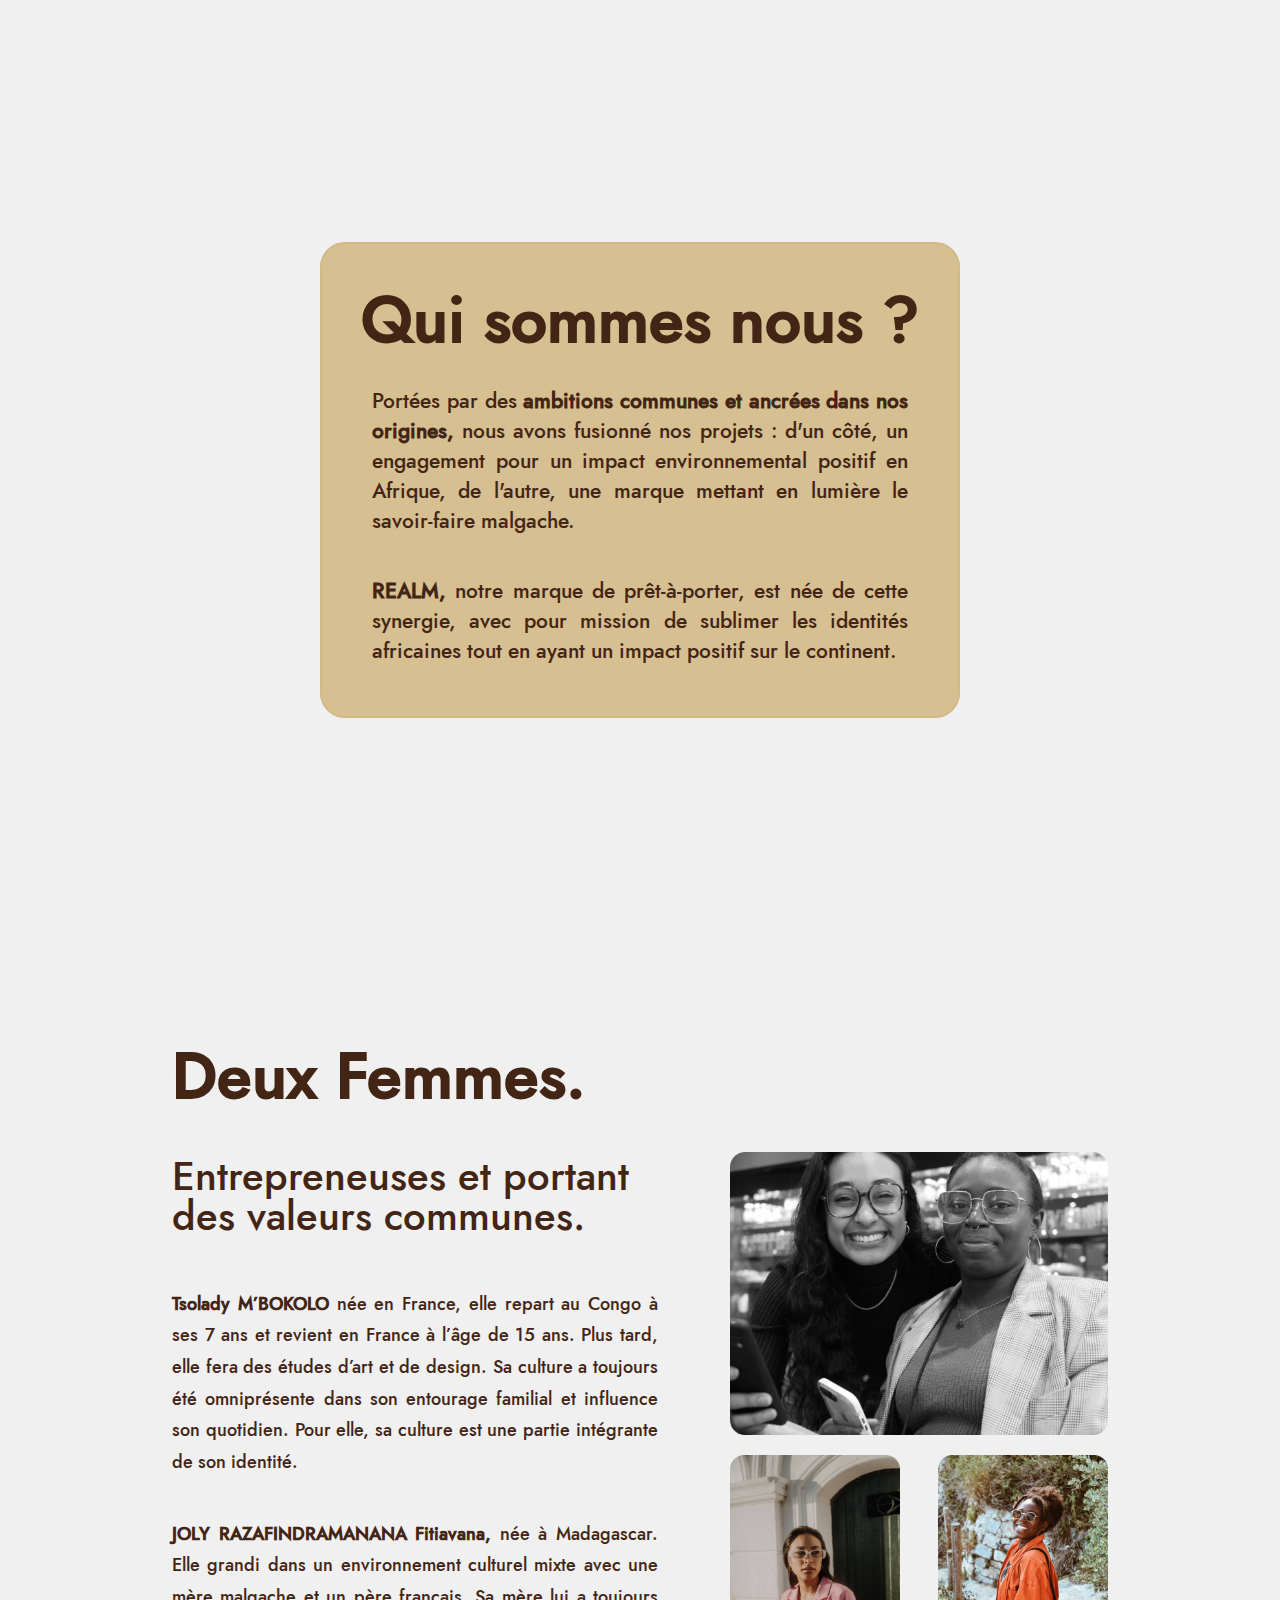
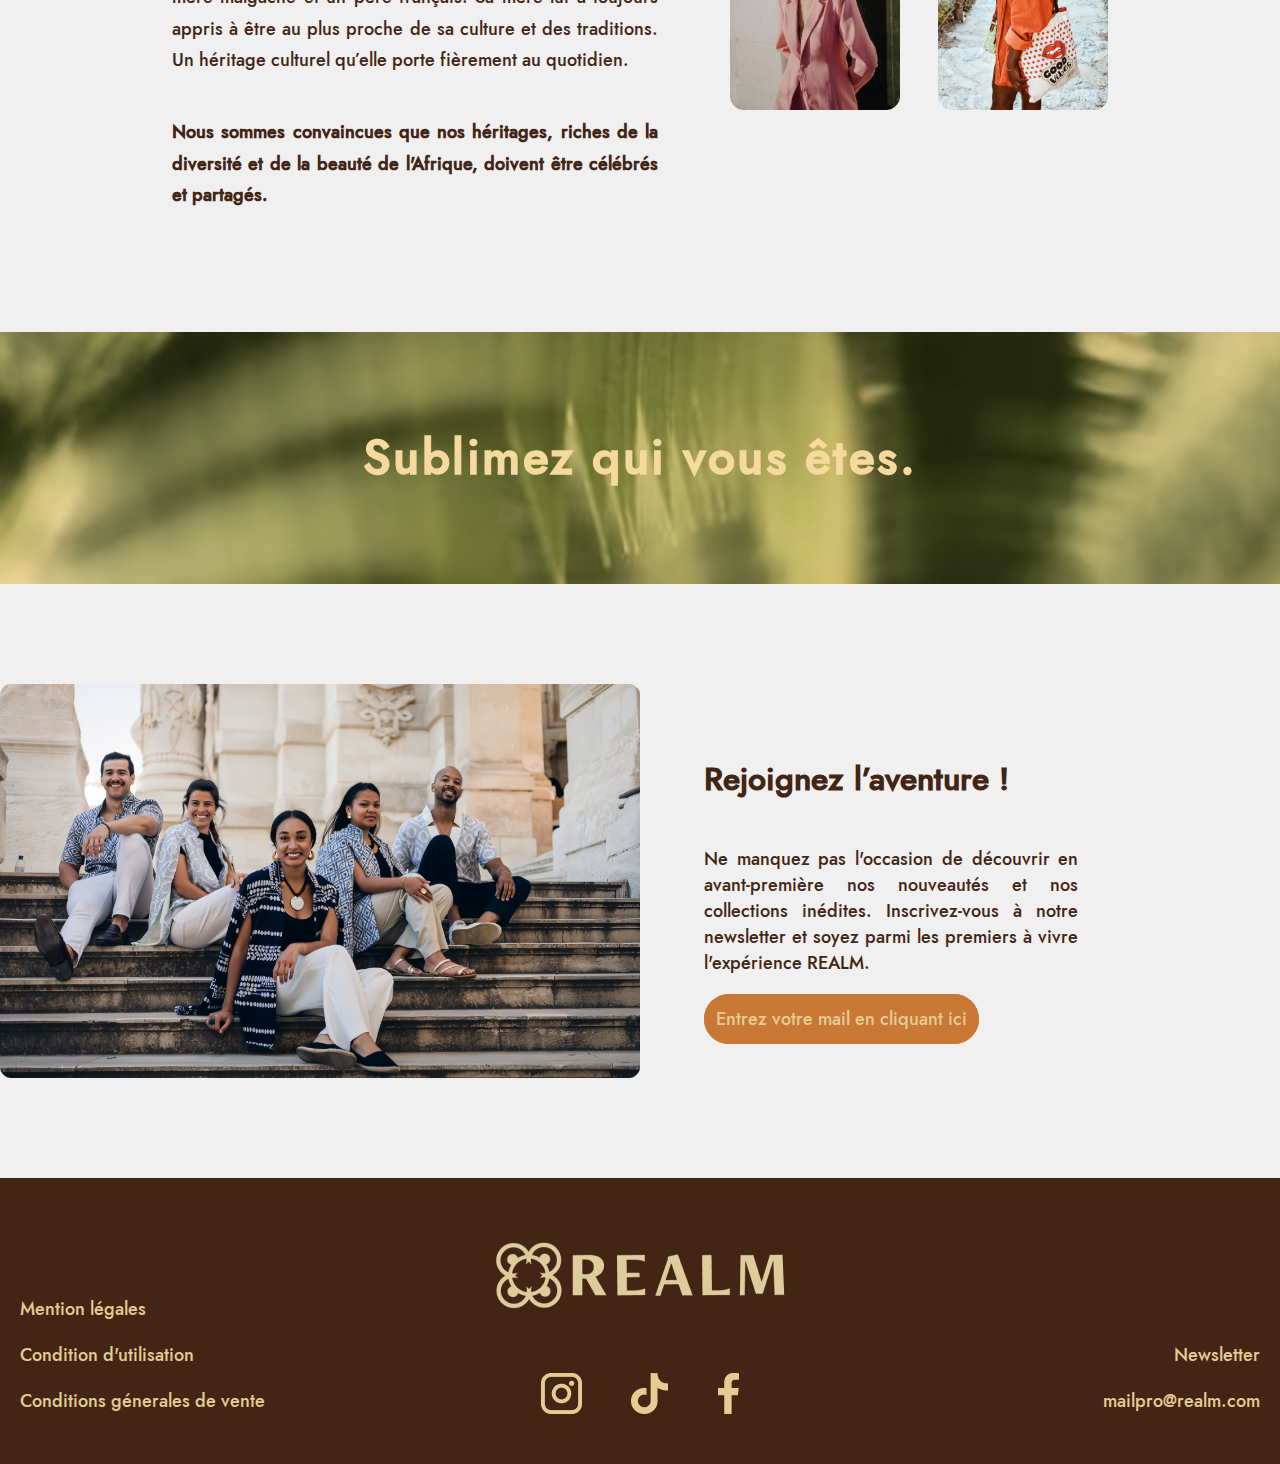
==== commit 15ed2516: "fix phone final version" ====
--- a/index.html
+++ b/index.html
@@ -96,7 +96,7 @@
     </div>
     <div class="experience" id="experience-section">
         <div class="title_ctn">
-            <h1 class="experience-title">Vos expérience</h1>
+            <h1 class="experience-title">Vos expériences</h1>
         </div>
         <div class="experience_wrapper swiper-container">
             <div class="swiper-wrapper">
@@ -121,7 +121,6 @@
             </div>
         </div>
     </div>
-    
     <div class="text-deroulant">
         <div class="scroll-wrapper">
             <div class="size">
--- a/css/style.css
+++ b/css/style.css
@@ -907,7 +907,6 @@
     display: flex;
     flex-direction: column;
     justify-content: center;
-    align-items: center;
     margin: 20px 0;
   }
 
@@ -996,7 +995,7 @@
 
   .titre1_inspi {
     font-size: 11vw;
-    padding: 10px;
+    padding: 10px 25px;
 
   }
 
@@ -1168,7 +1167,7 @@
 }
 
 #vector {
-  width: 30%;
+  width: 20%;
 }
 
 .first {
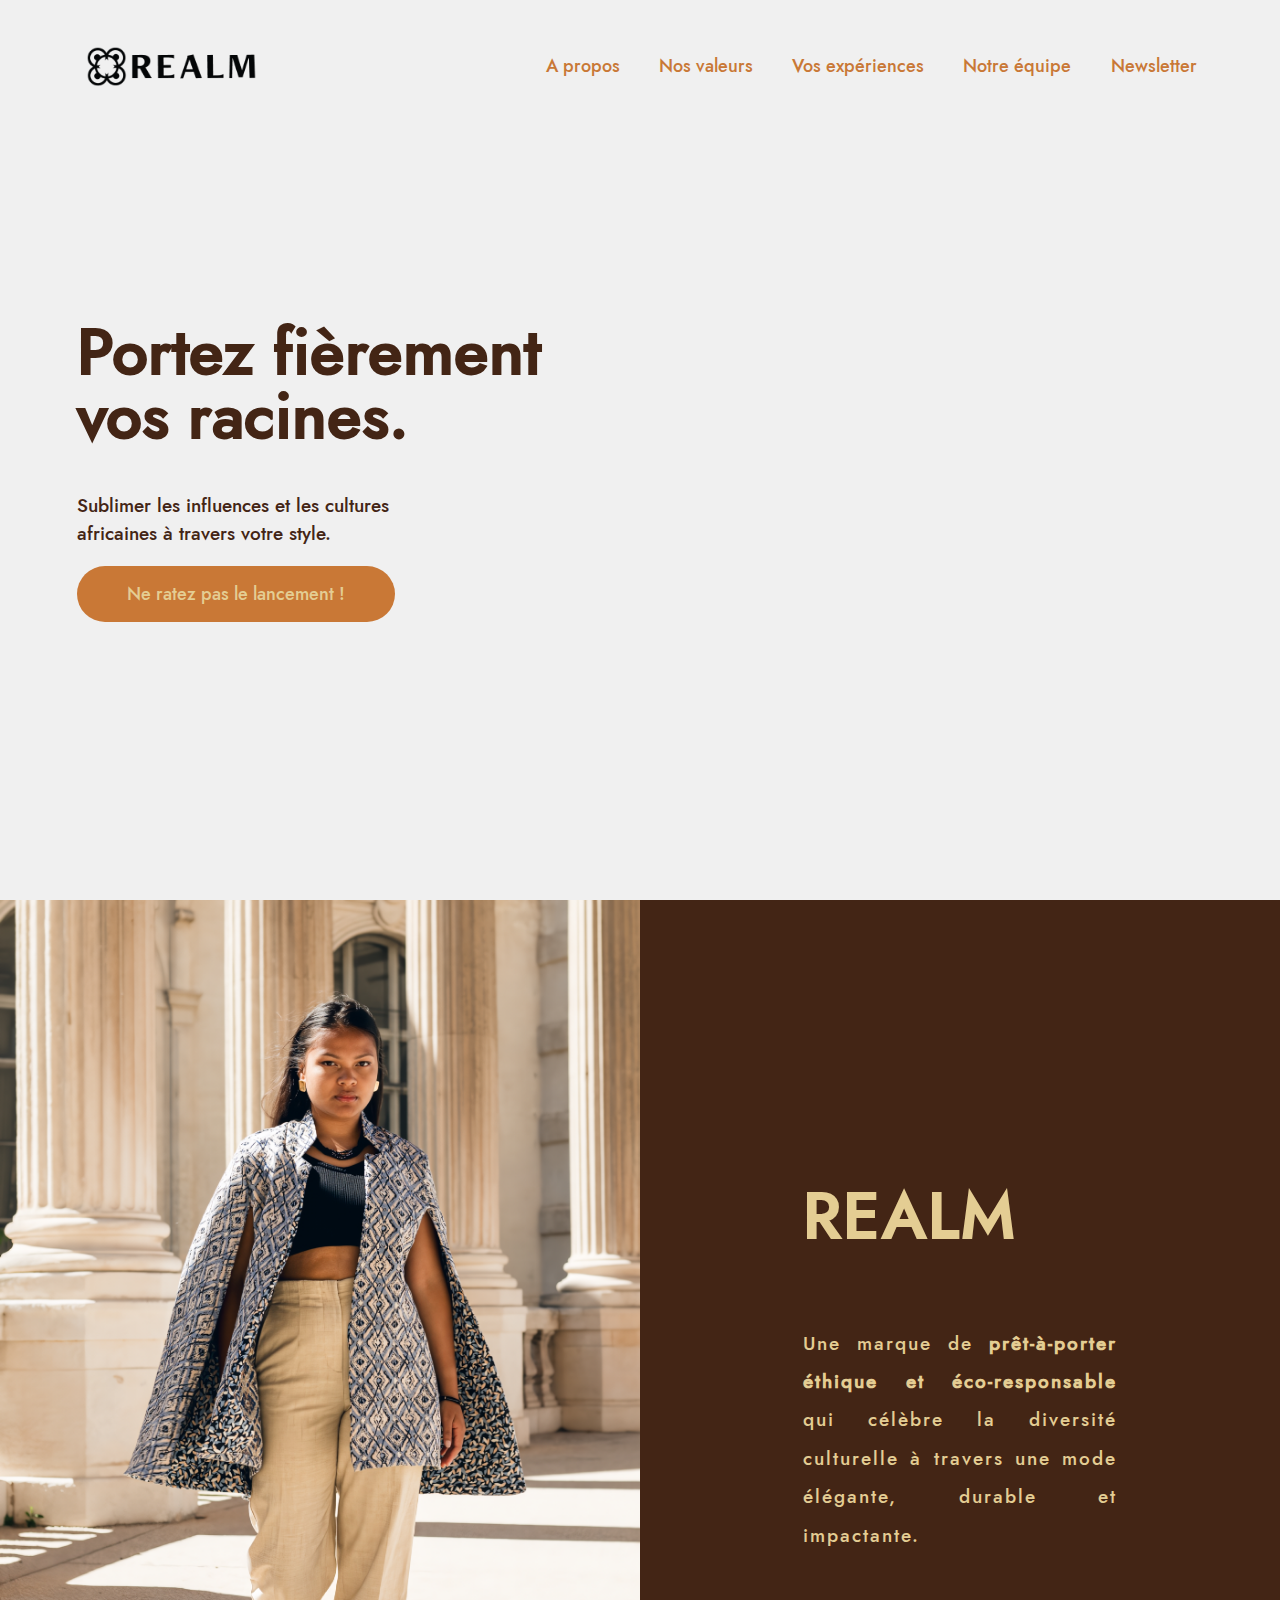
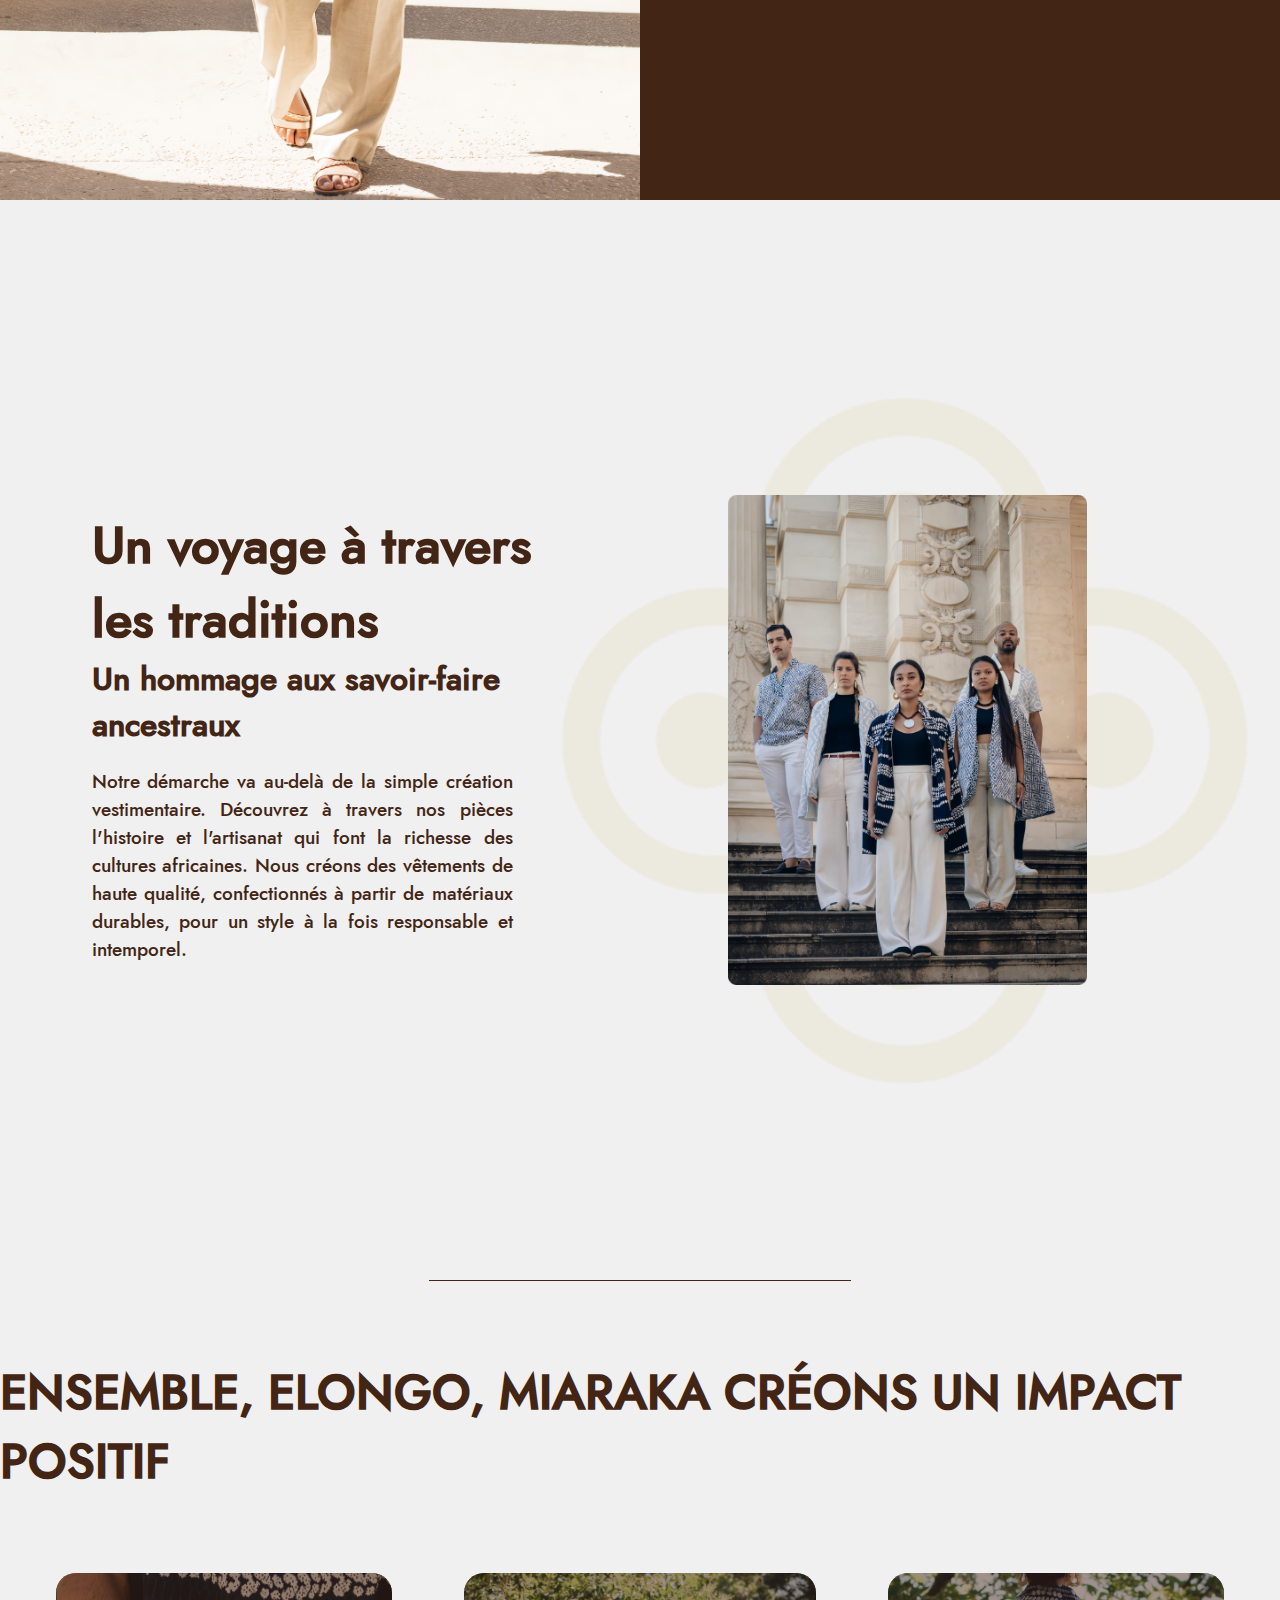
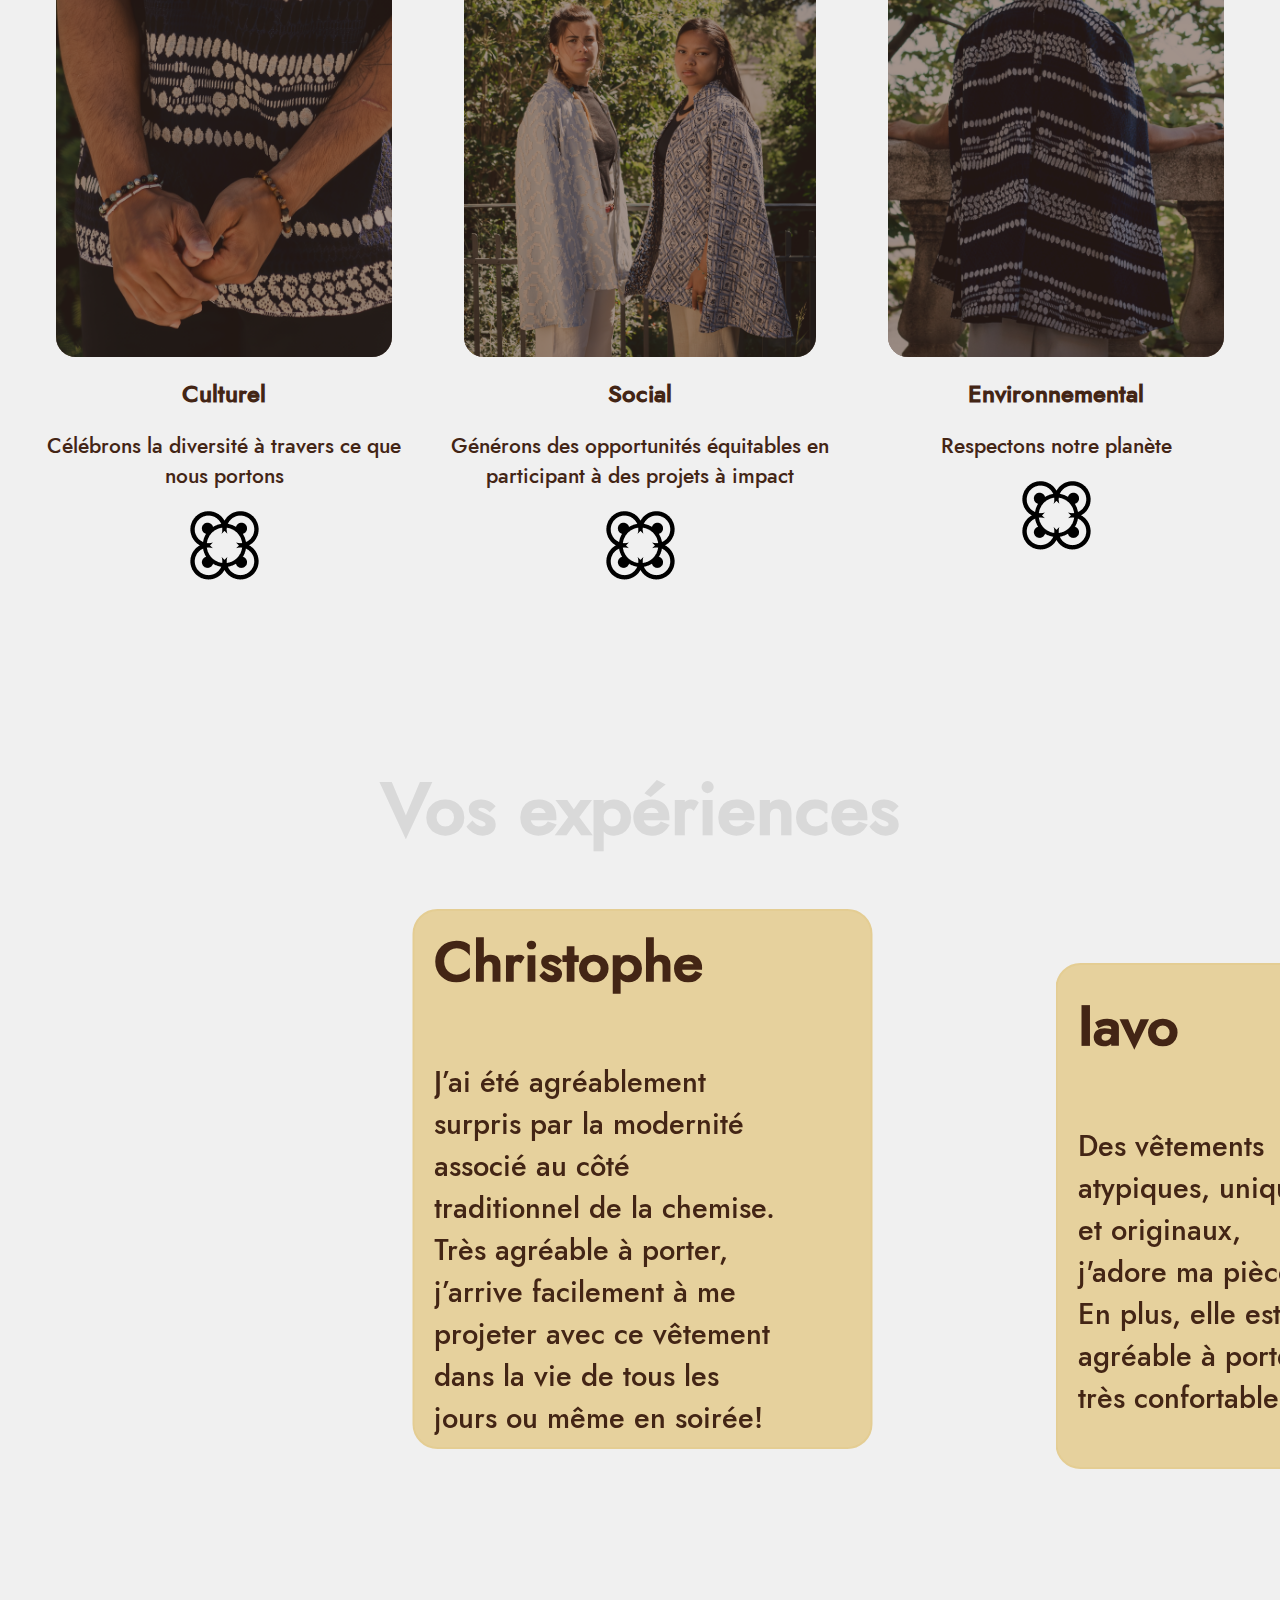
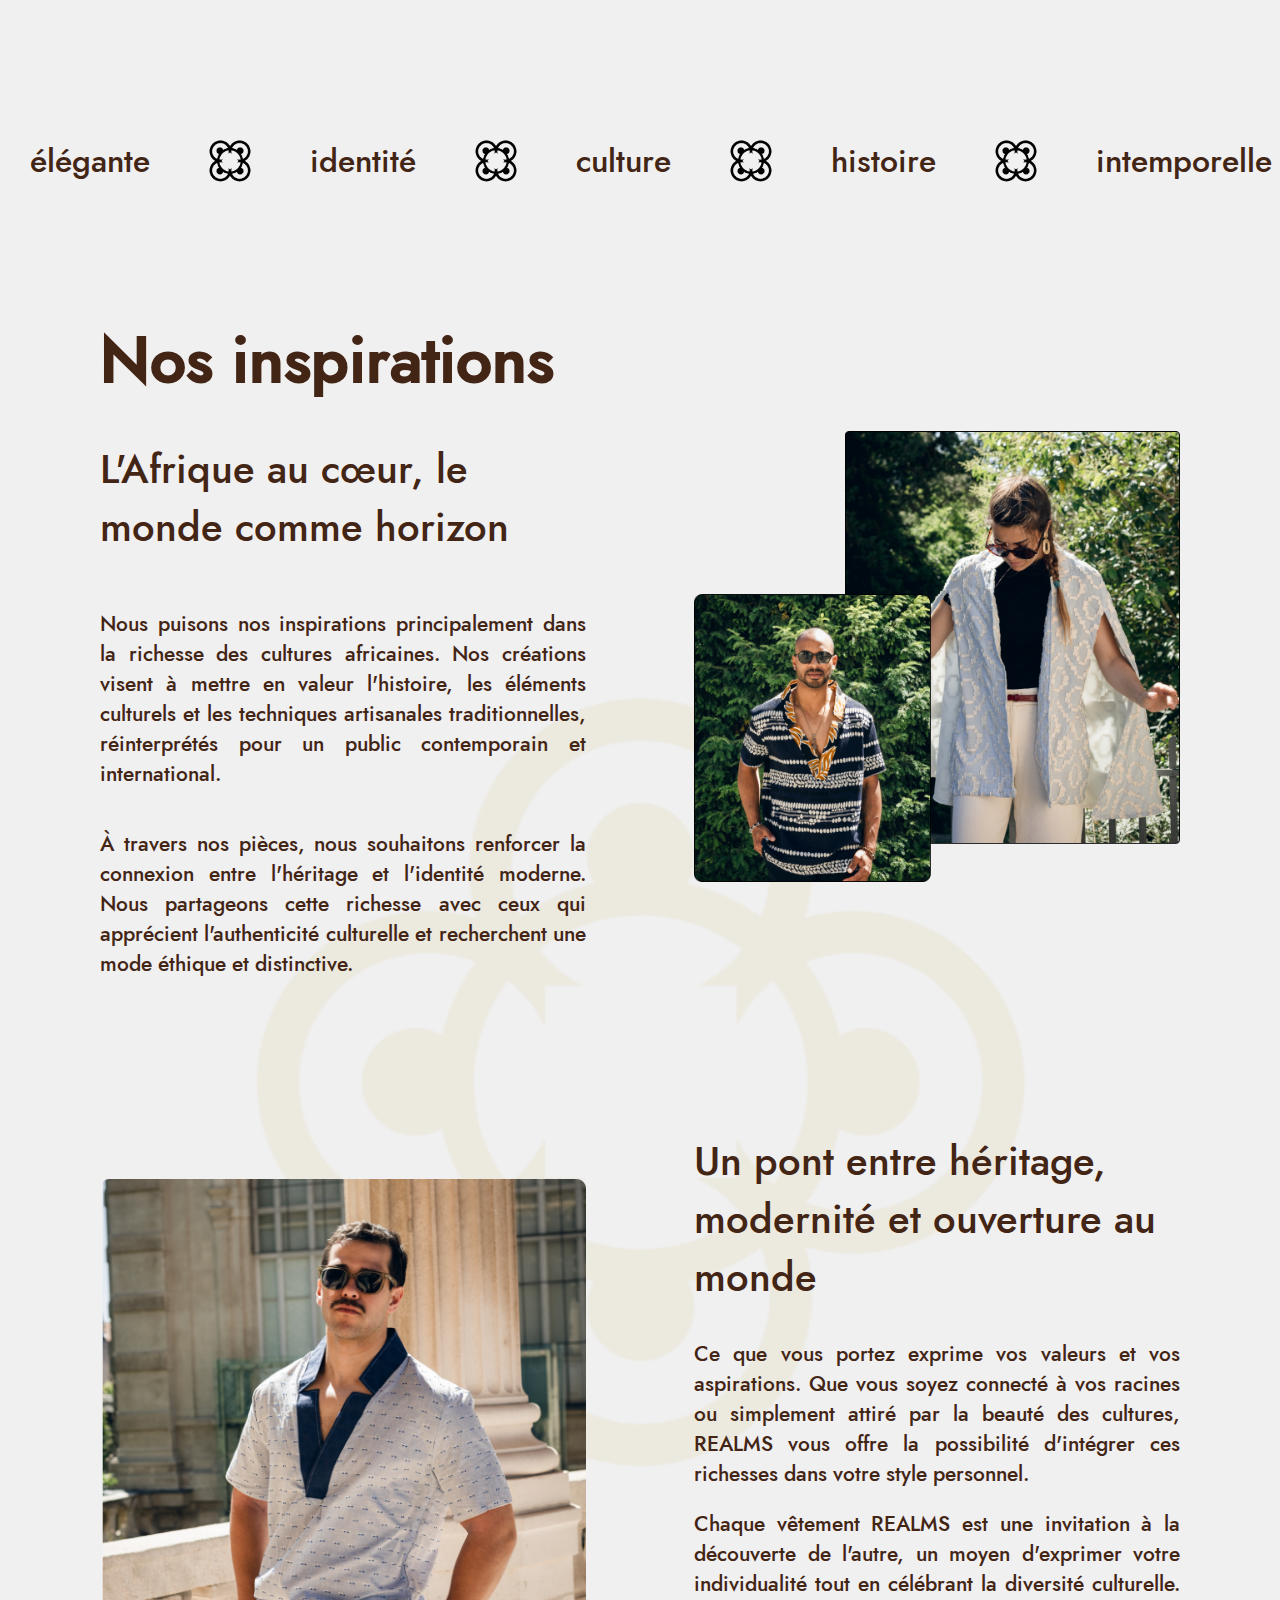
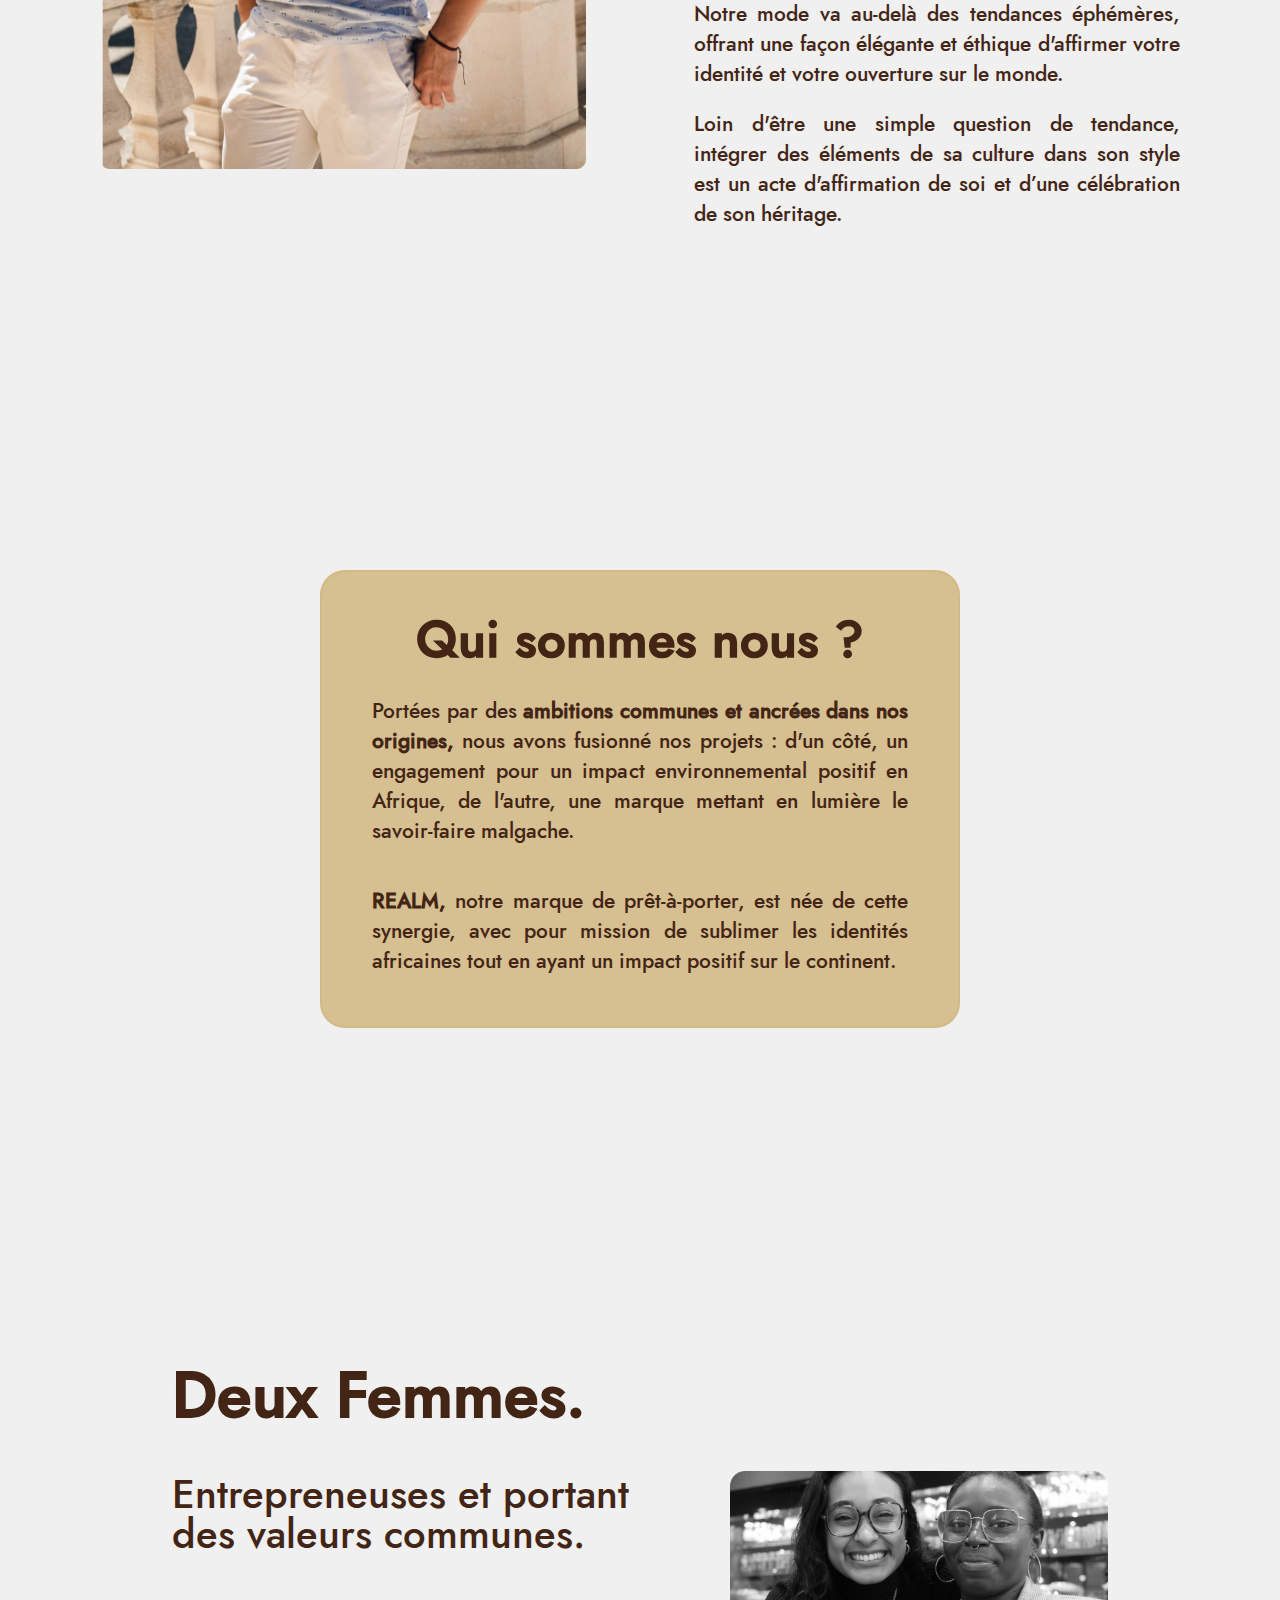
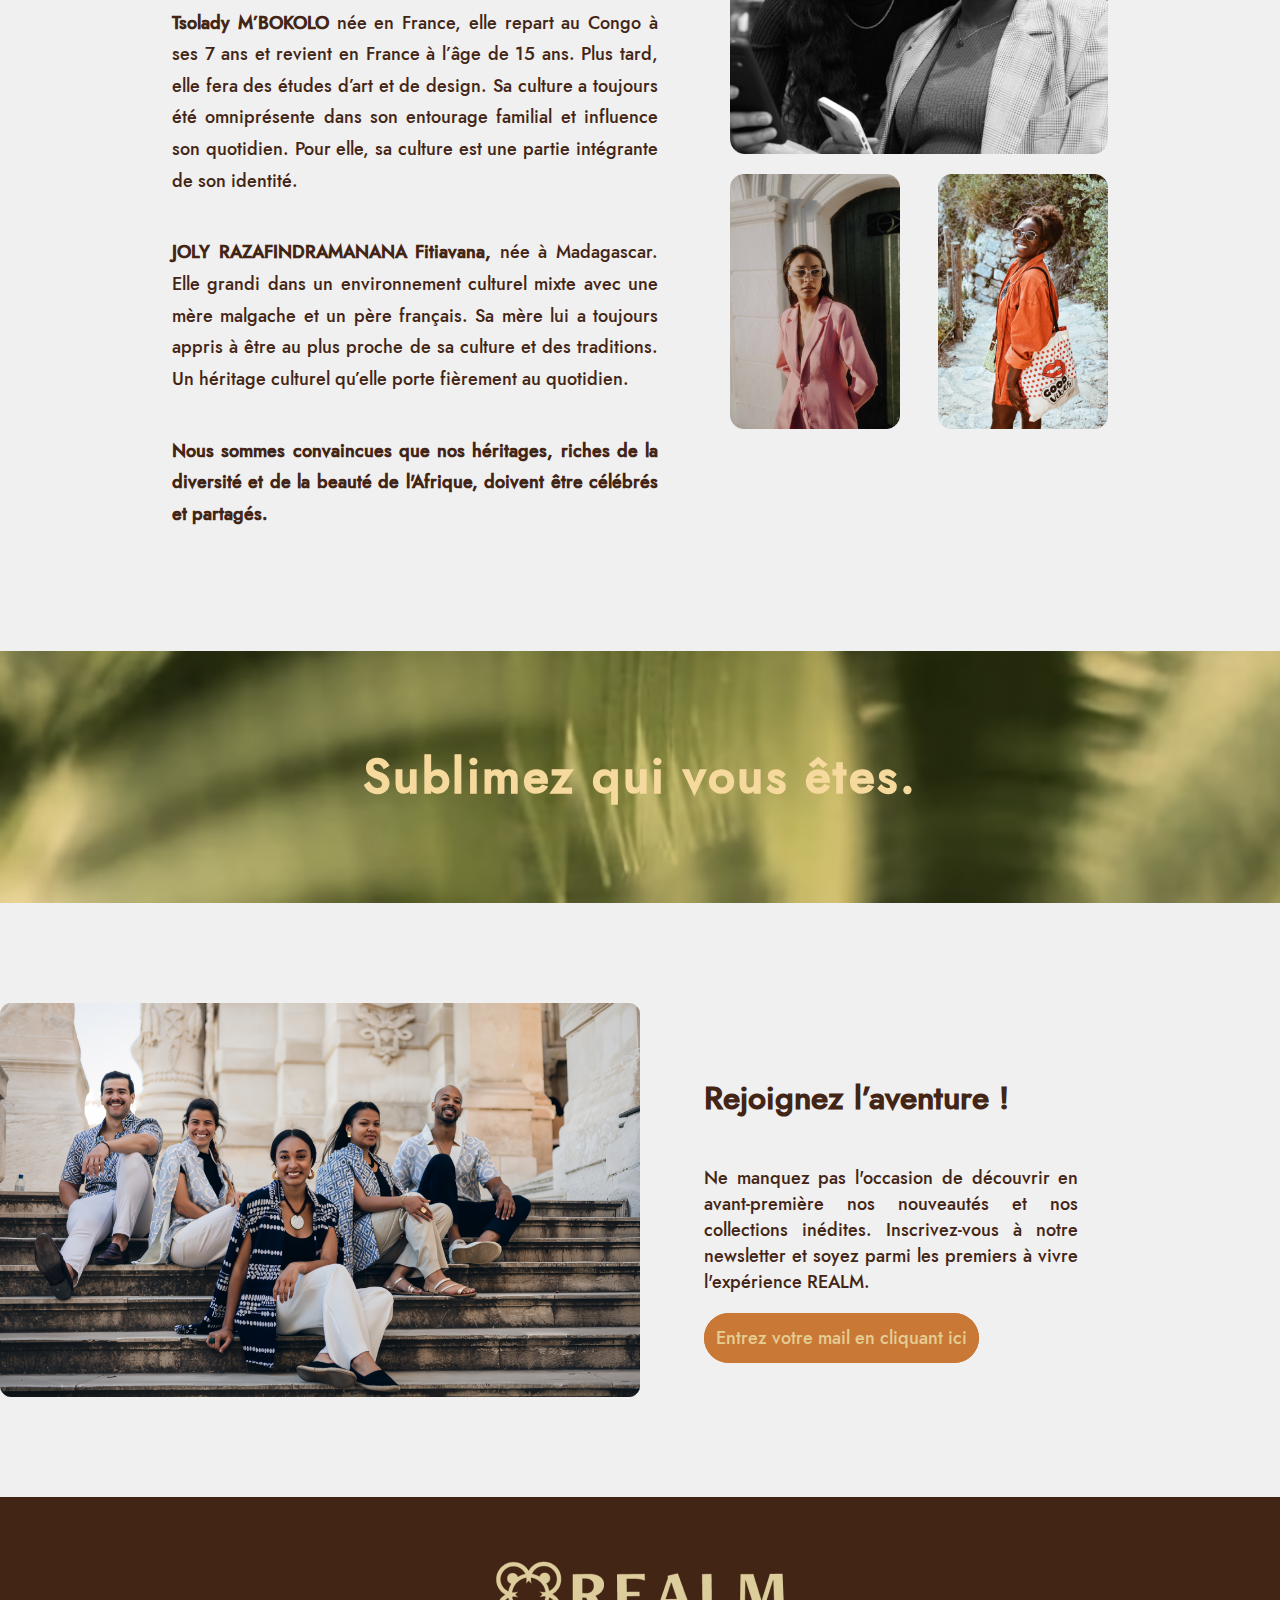
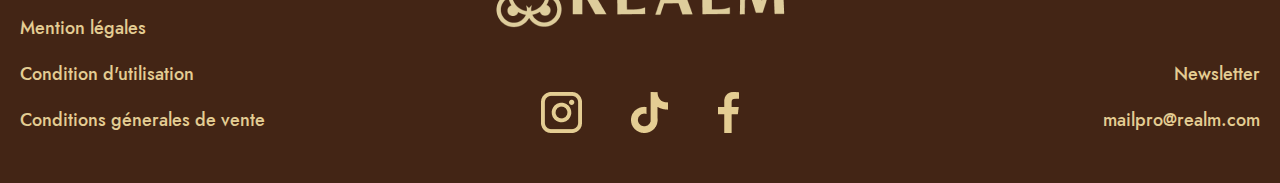
==== commit 7750d9e9: "fix text" ====
--- a/index.html
+++ b/index.html
@@ -30,7 +30,7 @@
             <h1 class="titre2">Portez fièrement vos racines.</h1>
             <p>Sublimer les influences et les cultures <br> africaines à travers votre style.</p>
             <div class="button_header">
-                <button id="intro_btn" onclick="scrollToSection('join-section');">Ne râtez pas le lancement !</button>
+                <button id="intro_btn" onclick="scrollToSection('join-section');">Ne ratez pas le lancement !</button>
             </div>
         </div>
     </div>
@@ -39,21 +39,20 @@
         <div class="text-realm-ctn">
             <div class="text_realm">
                 <h1 class="titre1">REALM</h1>
-                <p class="realm_text">Une marque de <b>prêt-à-porter éco-responsable</b> qui allie un style unique à la
-                    richesse culturelle
-                    africaine, créant une mode durable et impactante.</p>
+                <p class="realm_text">Une marque de <b>prêt-à-porter éthique et éco-responsable</b>
+                    qui célèbre la diversité culturelle à travers une mode élégante, durable et impactante.</p>
             </div>
         </div>
     </div>
     <div class="explain" id="about-section">
         <div class="explain-text">
             <div class="text_explain_ctn">
-                <h1 class="explain_titre_h1">Un voyage à travers l'histoire</h1>
-                <h2 class="explain_titre_h2">Un hommage à nos savoirs-faire</h2>
-                <p class="explain_text">Notre initiative va bien au-delà de la simple création de vêtements. <br>
-                    Découvrez à travers nos pièces <b>l’histoire, le savoir faire </b>qui font la richesse de nos
-                    cultures.<br>
-                    Nous créons des vêtements de haute qualité, confectionnés à partir de matériaux recyclés, pour un
+                <h1 class="explain_titre_h1">Un voyage à travers les traditions</h1>
+                <h2 class="explain_titre_h2">Un hommage aux savoir-faire ancestraux</h2>
+                <p class="explain_text">Notre démarche va au-delà de la simple création vestimentaire.
+                    Découvrez à travers nos pièces l'histoire et l'artisanat qui font la richesse des cultures
+                    africaines.
+                    Nous créons des vêtements de haute qualité, confectionnés à partir de matériaux durables, pour un
                     style à la fois responsable et intemporel.
                 </p>
             </div>
@@ -66,30 +65,31 @@
         <div class="inner_border"></div>
     </div>
     <div class="valeur" id="valeurs-section">
-        <h2 class="valeur-title">NDAO ISIKA, ELONGO, ENSEMBLE</h2>
+        <h2 class="valeur-title">ENSEMBLE, ELONGO, MIARAKA CRÉONS UN IMPACT POSITIF</h2>
         <div class="all-content">
             <div class="first">
                 <div class="bg_color">
                     <img class="valeur-img" src="assets/img/new/main1.png" alt="Bras d'un homme portant des bracelets">
                 </div>
-                <h2 class="valeur_title1">Sociétal</h2>
-                <p class="valeur_txt">Elevons nos identités à travers <br>ce que nous portons</p>
-                <img id="vector" src="assets/img/Vector.png" alt="">
+                <h2 class="valeur_title1">Culturel </h2>
+                <p class="valeur_txt">Célébrons la diversité à travers ce que nous portons </p>
+                    <img id="vector" src="assets/img/Vector.png" alt="">
             </div>
             <div class="second">
                 <div class="bg_color">
                     <img class="valeur-img" src="assets/img/new/groupe2.png" alt="Deux femmes avec des vestes REALM">
                 </div>
                 <h2 class="valeur_title1">Social</h2>
-                <p class="valeur_txt">Créons des opportunités <br> pour d’autres. </p>
+                <p class="valeur_txt">Générons des opportunités équitables en participant à des projets à impact </p>
                 <img id="vector" src="assets/img/Vector.png" alt="">
             </div>
             <div class="third">
                 <div class="bg_color">
-                    <img class="valeur-img" src="assets/img/new/display3.png" alt="Femme vu de dos avec une veste REALM">
+                    <img class="valeur-img" src="assets/img/new/display3.png"
+                        alt="Femme vu de dos avec une veste REALM">
                 </div>
                 <h2 class="valeur_title1">Environnemental</h2>
-                <p class="valeur_txt">Reconnectons nous <br> à la nature</p>
+                <p class="valeur_txt">Respectons notre planète</p>
                 <img id="vector" src="assets/img/Vector.png" alt="">
             </div>
         </div>
@@ -102,21 +102,24 @@
             <div class="swiper-wrapper">
                 <div class="swiper-slide exp1 active">
                     <div class="ctn_plz_work">
-                    <h2 class="exp_title2">Christophe</h2>
-                    <div class="ctn_txt_exp">
-
-                    <p class="exp_text">J’ai été agréablement surpris par la modernité associé au côté traditionnel de la chemise. Très agréable à porter, j’arrive facilement à me projeter avec ce vêtement dans la vie de tous les jours ou même en soirée!</p>
-                </div>
-                </div>
-            </div>
+                        <h2 class="exp_title2">Christophe</h2>
+                        <div class="ctn_txt_exp">
+
+                            <p class="exp_text">J’ai été agréablement surpris par la modernité associé au côté
+                                traditionnel de la chemise. Très agréable à porter, j’arrive facilement à me projeter
+                                avec ce vêtement dans la vie de tous les jours ou même en soirée!</p>
+                        </div>
+                    </div>
+                </div>
 
                 <div class="swiper-slide exp2">
                     <div class="ctn_plz_work2">
-                    <h2 class="exp_title2">Iavo</h2>
-                    <div class="ctn_txt_exp">
-                    <p class="exp_text">Des vêtements atypiques, uniques et originaux, j'adore ma pièce ! En plus, elle est agréable à porter et très confortable.</p>
-                </div>
-            </div>
+                        <h2 class="exp_title2">Iavo</h2>
+                        <div class="ctn_txt_exp">
+                            <p class="exp_text">Des vêtements atypiques, uniques et originaux, j'adore ma pièce ! En
+                                plus, elle est agréable à porter et très confortable.</p>
+                        </div>
+                    </div>
                 </div>
             </div>
         </div>
@@ -227,36 +230,41 @@
         <div class="box1">
             <div class="box1-text-ctn">
                 <h1 class="titre1_inspi">Nos inspirations</h1>
-                <h2 class="titre2_inspi">Nos racines au coeur de nos créations</h2>
-                <p class="text_inspi">
-                    Nous puisons nos inspirations dans la diversité des cultures et symboles de l’Afrique de
-                    Subsaharienne, riches en messages forts et spirituels. Le savoir-faire ancestrales sont notre
-                    sources de création.
-                </p>
-                <p class="text_inspi">
-                    A travers nos pièces, nous souhaitons renforcer cette connexion profonde entre nos cultures et notre
-                    identité. Et partager cette richesse à ceux dont le voyage et l’ouverture d’esprit sont les maîtres mots.
+                <h2 class="titre2_inspi">L'Afrique au cœur, le monde comme horizon</h2>
+                <p class="text_inspi">
+                    Nous puisons nos inspirations principalement dans la richesse des cultures africaines. Nos créations
+                    visent à mettre en valeur l'histoire, les éléments culturels et les techniques artisanales
+                    traditionnelles, réinterprétés pour un public contemporain et international.
+                </p>
+                <p class="text_inspi">
+                    À travers nos pièces, nous souhaitons renforcer la connexion entre l'héritage et l'identité moderne.
+                    Nous partageons cette richesse avec ceux qui apprécient l'authenticité culturelle et recherchent une
+                    mode éthique et distinctive.
                 </p>
 
             </div>
             <div class="box1-img">
-                <img class="global_img" src="assets/img/new/Component 6.png" alt="Homme vu de face avec chemisier REALM bleu foncé ">
+                <img class="global_img" src="assets/img/new/Component 6.png"
+                    alt="Homme vu de face avec chemisier REALM bleu foncé ">
             </div>
         </div>
         <div class="box2">
             <div class="box2-img">
-                <img class="global_img" src="assets/img/new/homme3.png" alt="Homme vu de face avec chemisier REALM bleu ciel">
+                <img class="global_img" src="assets/img/new/homme3.png"
+                    alt="Homme vu de face avec chemisier REALM bleu ciel">
             </div>
             <div class="box2-text">
-                <h2 class="titre2_inspi">Un pont entre culture et identité</h2>
-                <p class="text_inspi">
-                    Ce que vous portez exprime, affirme vos goûts et vos aspirations. Et lorsque votre culture fait
-                    partie intégrante de votre identité, il est tout naturel de la communiquer au monde.
-                </p>
-                <p class="text_inspi">
-
-                    Chaque choix vestimentaire est une invitation à la découverte de notre être, un code de lecture
-                    de nos richesses intérieures.
+                <h2 class="titre2_inspi">Un pont entre héritage, modernité et ouverture au monde</h2>
+                <p class="text_inspi">
+                    Ce que vous portez exprime vos valeurs et vos aspirations. Que vous soyez connecté à vos racines ou
+                    simplement attiré par la beauté des cultures, REALMS vous offre la possibilité d'intégrer ces
+                    richesses dans votre style personnel.
+                </p>
+                <p class="text_inspi">
+                    Chaque vêtement REALMS est une invitation à la découverte de l'autre, un moyen d'exprimer votre
+                    individualité tout en célébrant la diversité culturelle. Notre mode va au-delà des tendances
+                    éphémères, offrant une façon élégante et éthique d'affirmer votre identité et votre ouverture sur le
+                    monde.
                 </p>
                 <p class="text_inspi">
 
@@ -318,9 +326,10 @@
     </div>
     <div class="join" id="join-section">
         <div class="join-img">
-           
-                <img id="join_img1" src="assets/img/new/full-promo2.png" alt="Photo des mannequins et Fitiavana portant des habits REALM">
-        
+
+            <img id="join_img1" src="assets/img/new/full-promo2.png"
+                alt="Photo des mannequins et Fitiavana portant des habits REALM">
+
         </div>
         <div class="join-text-ctn">
             <h2 class="titre1_join">Rejoignez l’aventure !</h2>
@@ -328,7 +337,9 @@
                 collections inédites.
                 Inscrivez-vous à notre newsletter et soyez parmi les premiers à vivre l'expérience REALM.</p>
             <div class="button_join">
-                    <a class="ggls_form" href="https://docs.google.com/forms/d/e/1FAIpQLSddoig46wx9jgJuXLIKQw4Ldrj90dTJXTYhbK62mKBnP5uYbQ/viewform?embedded=true">Entrez votre mail en cliquant ici</a>
+                <a class="ggls_form"
+                    href="https://docs.google.com/forms/d/e/1FAIpQLSddoig46wx9jgJuXLIKQw4Ldrj90dTJXTYhbK62mKBnP5uYbQ/viewform?embedded=true">Entrez
+                    votre mail en cliquant ici</a>
             </div>
         </div>
     </div>
--- a/css/style.css
+++ b/css/style.css
@@ -409,7 +409,7 @@
 }
 
 .titre1_qui {
-  font-size: 4em;
+  font-size: 4vw;
   color: #432515;
   margin: 0;
 }
@@ -798,21 +798,27 @@
     font-size: 3em;
   }
 
+  .photo2 {
+    width: 35%;
+  }
+
+  .header {
+    padding: 10px 0;
+  }
+
   .titre2_inspi {
     font-size: 2em;
   }
 
   .titre1_qui {
-    font-size: 3em;
+    font-size: 5vw;
   }
 
   .text_qui {
     font-size: 1.1em;
   }
 
-  .qui {
-    height: 60%;
-  }
+
 
   .titre2_fiti {
     font-size: 2em;
@@ -822,6 +828,9 @@
     font-size: 1em;
   }
 
+  .valeur-title {
+    font-size: 6vw;
+  }
   .fiti-img {
     width: 45%;
   }
@@ -865,7 +874,7 @@
     width: 80%;
     display: flex;
     align-items: center;
-    padding: 0 25px;
+    padding: 0;
     
   }
 
@@ -920,7 +929,7 @@
   }
 
   .text_fiti {
-    font-size: 1em;
+    font-size: 3vw;
     padding: 0 25px;
     margin: 10px 0;
   }
@@ -948,7 +957,7 @@
   }
 
   .valeur_title1 {
-    font-size: 1.8vh;
+    font-size: 1.8vw;
   }
 
   .valeur_txt {
@@ -985,6 +994,7 @@
   .text_inspi
   {
     padding: 10px 25px;
+    font-size: 3vw;
 
 
   }
@@ -1107,9 +1117,7 @@
     display: none;
   }
 
-  footer {
-    display: none;
-  }
+  
 
   .liens
   {
@@ -1193,4 +1201,58 @@
   align-items: center;
 }
 
+.footer_img {
+  width: 75%;
+  position: relative;
+  bottom: 10px;
+
+}
+
+.logo {
+text-align: center;}
+
+.left-footer a {
+  font-size: 1.5vw;
+}
+
+.left-footer {
+gap: 10px;
+}
+
+.right-footer {
+gap: 10px;
+}
+
+.right-footer a {
+  font-size: 1.5vw;
+}
+
+.social-icon {
+  width: 40%;
+}
+
+footer {
+  padding: 20px 0;
+}
+
+a {
+  display: flex;
+    align-items: center;
+    justify-content: center;
+
+}
+
+.exp_title2 {
+  font-size: 5vw;
+}
+
+.realm_text {
+  font-size: 2.7vw;
+  padding: 10px 0;
+}
+
+.text_qui {
+  font-size: 3.5vw;
+}
+
 }